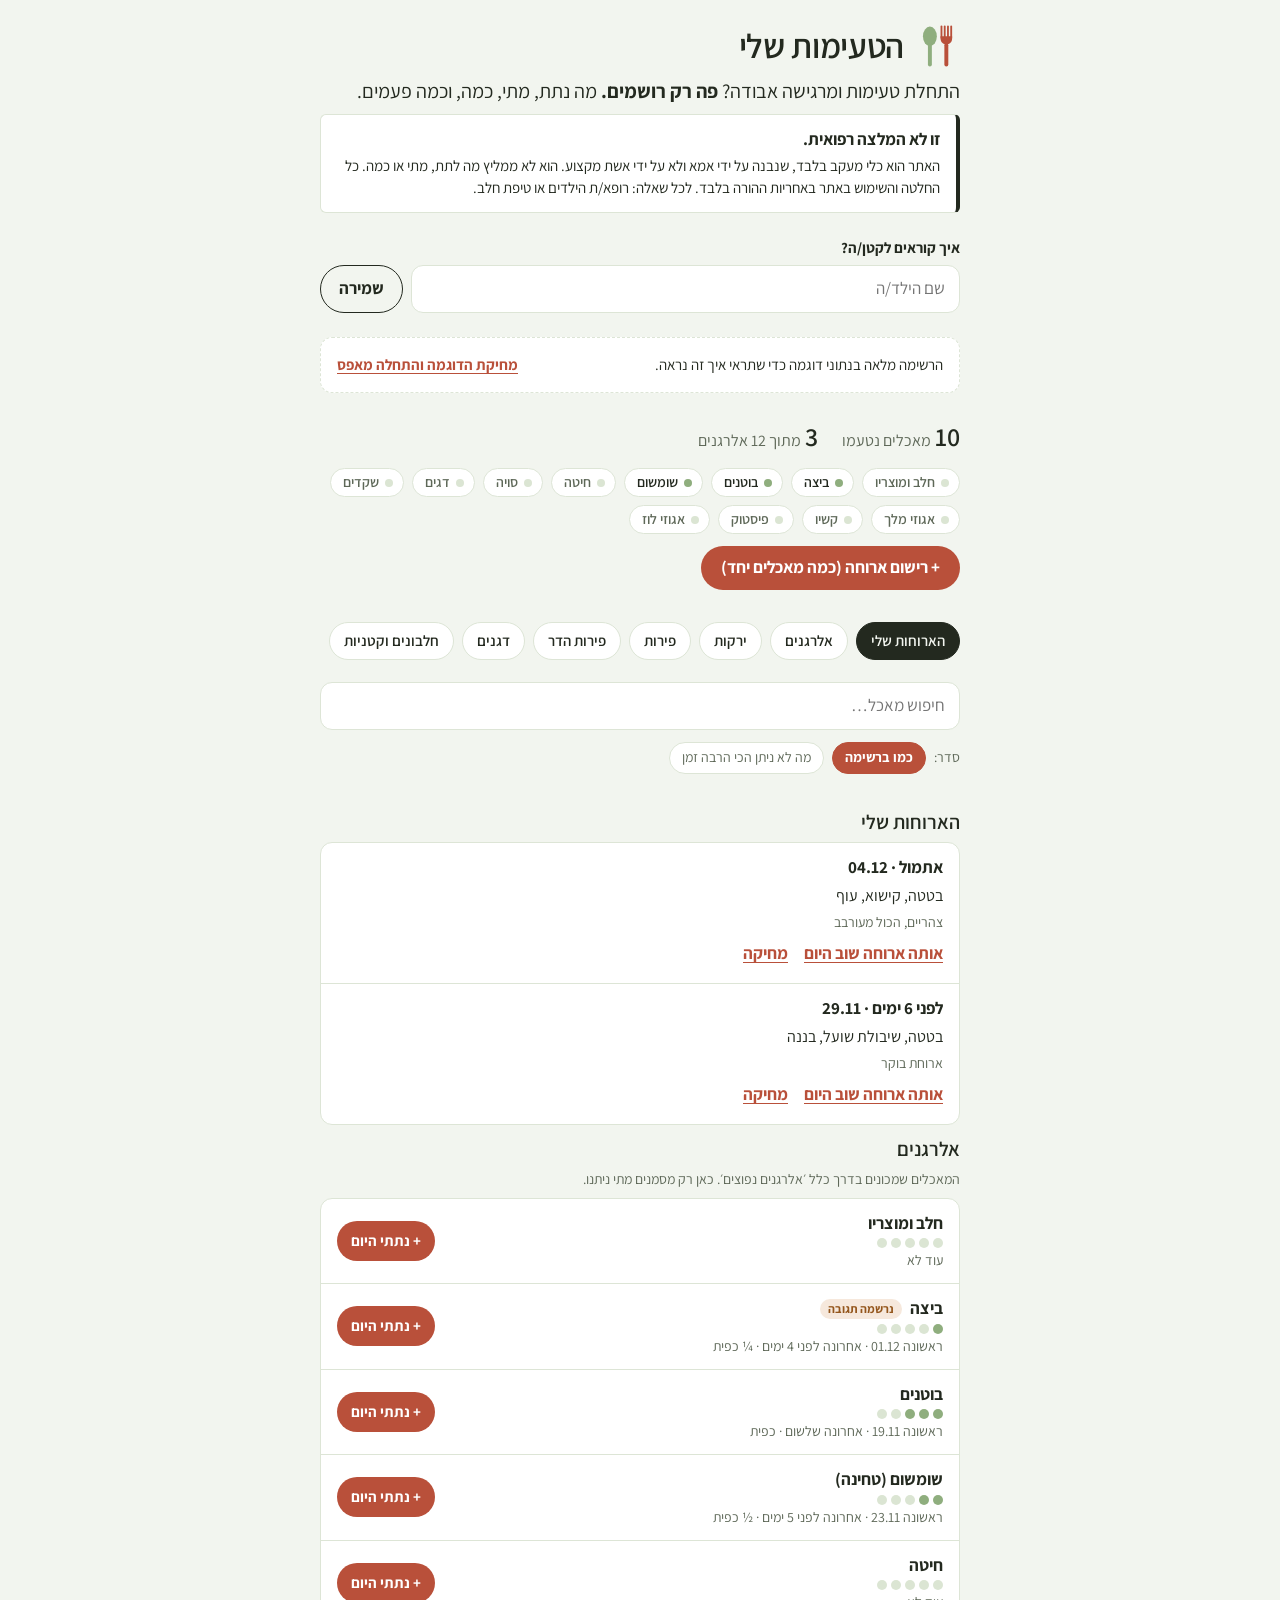
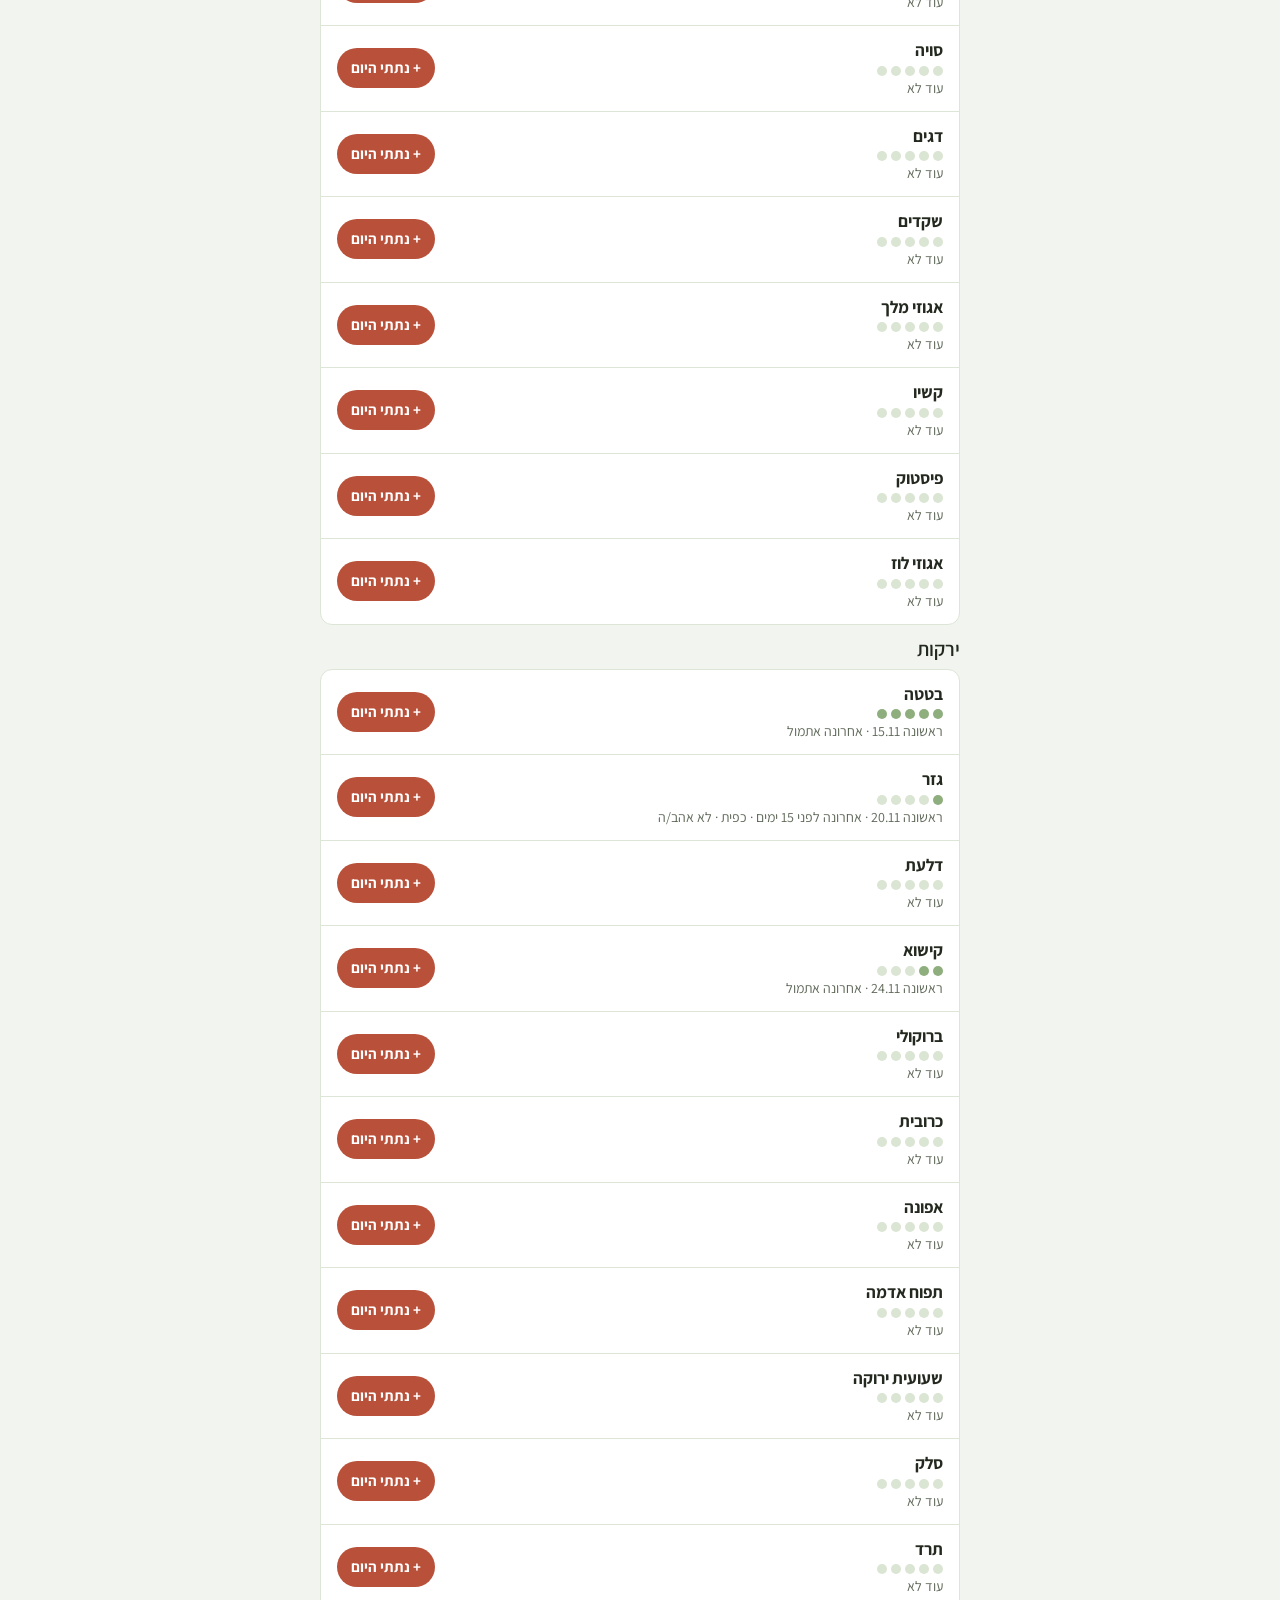
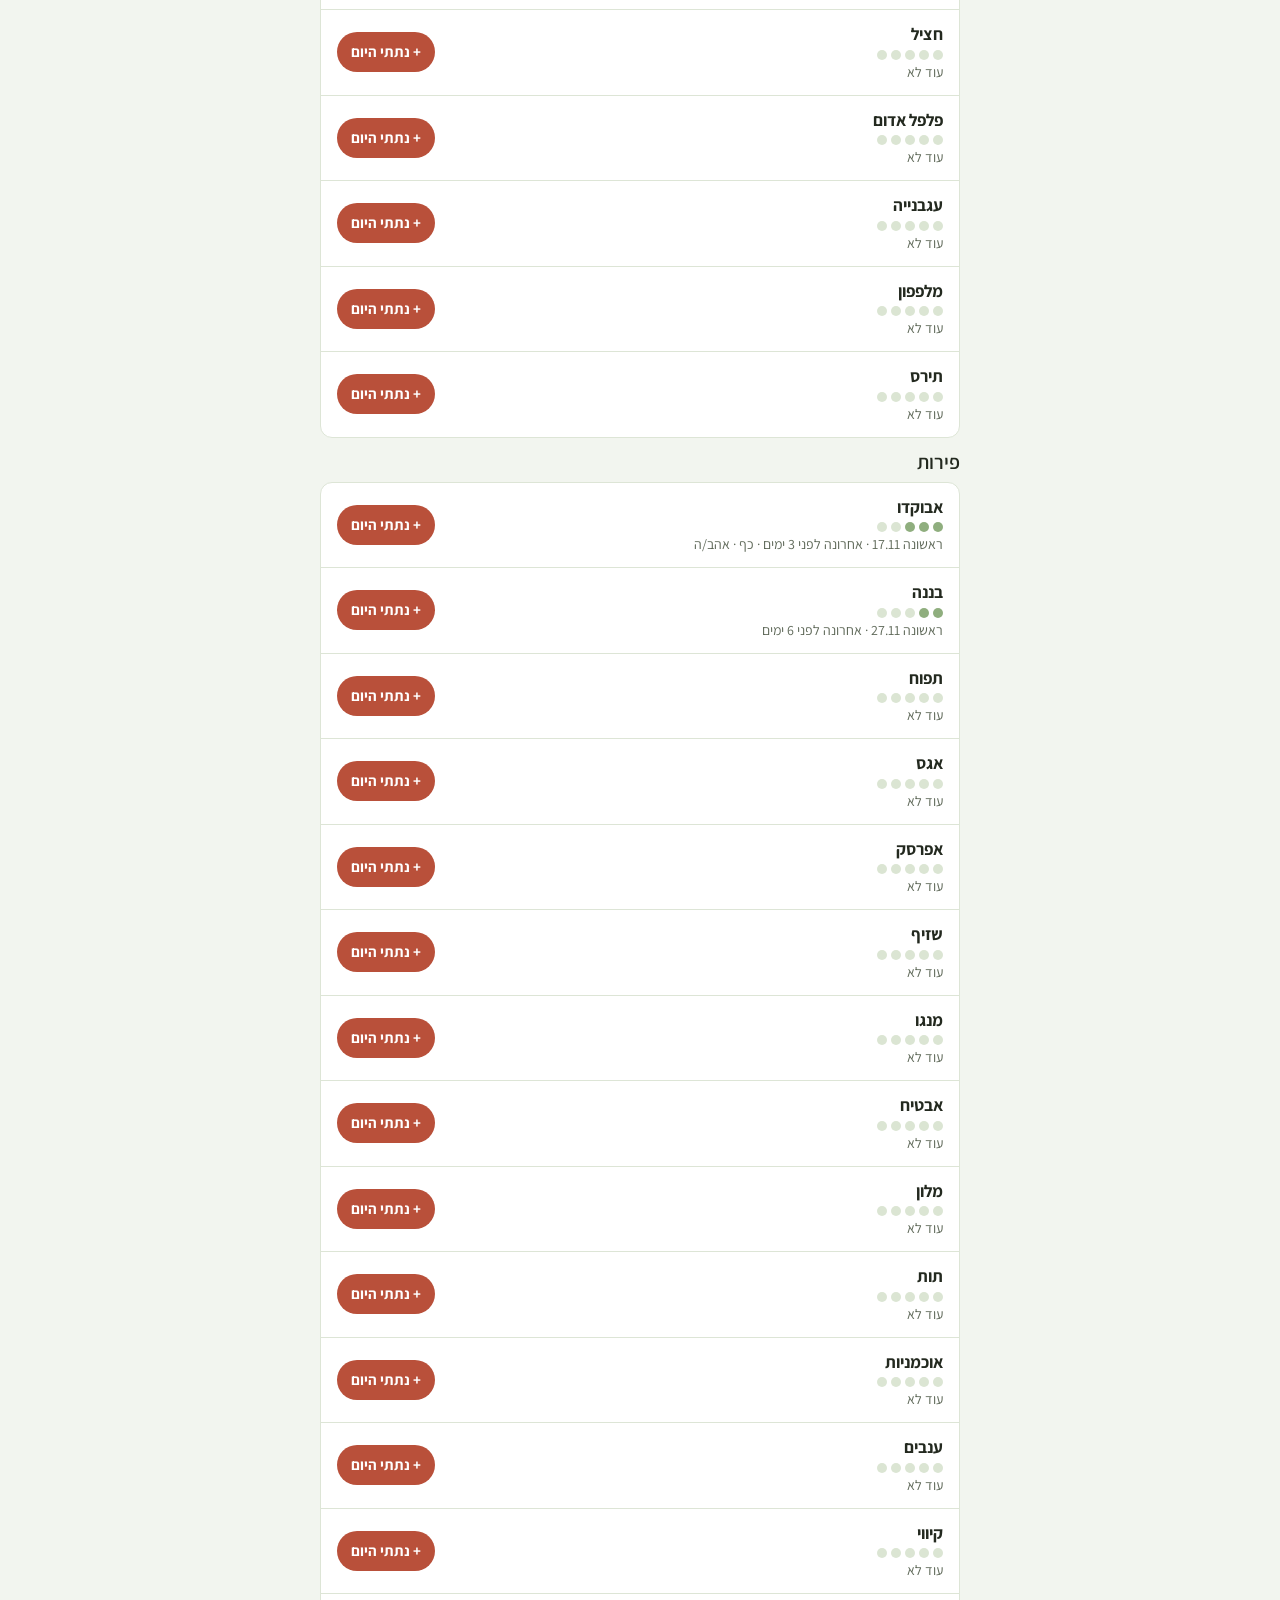
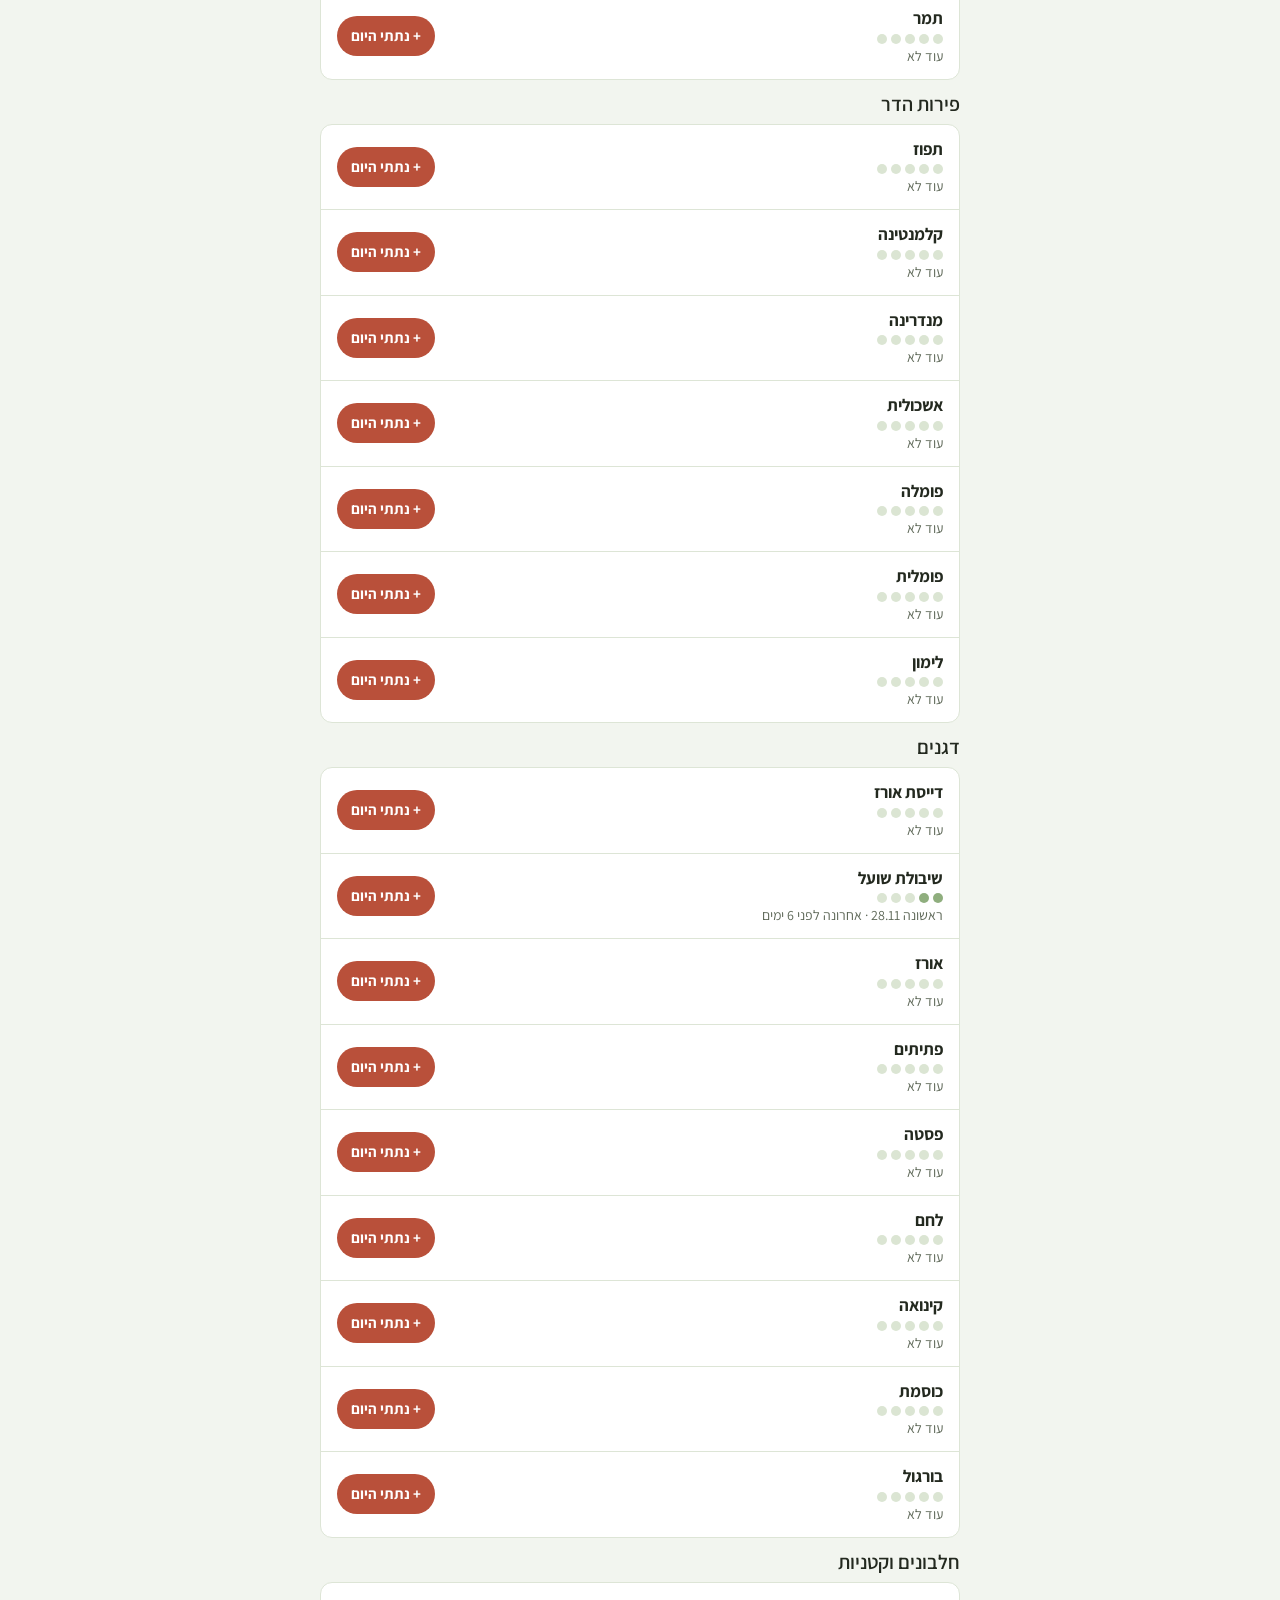
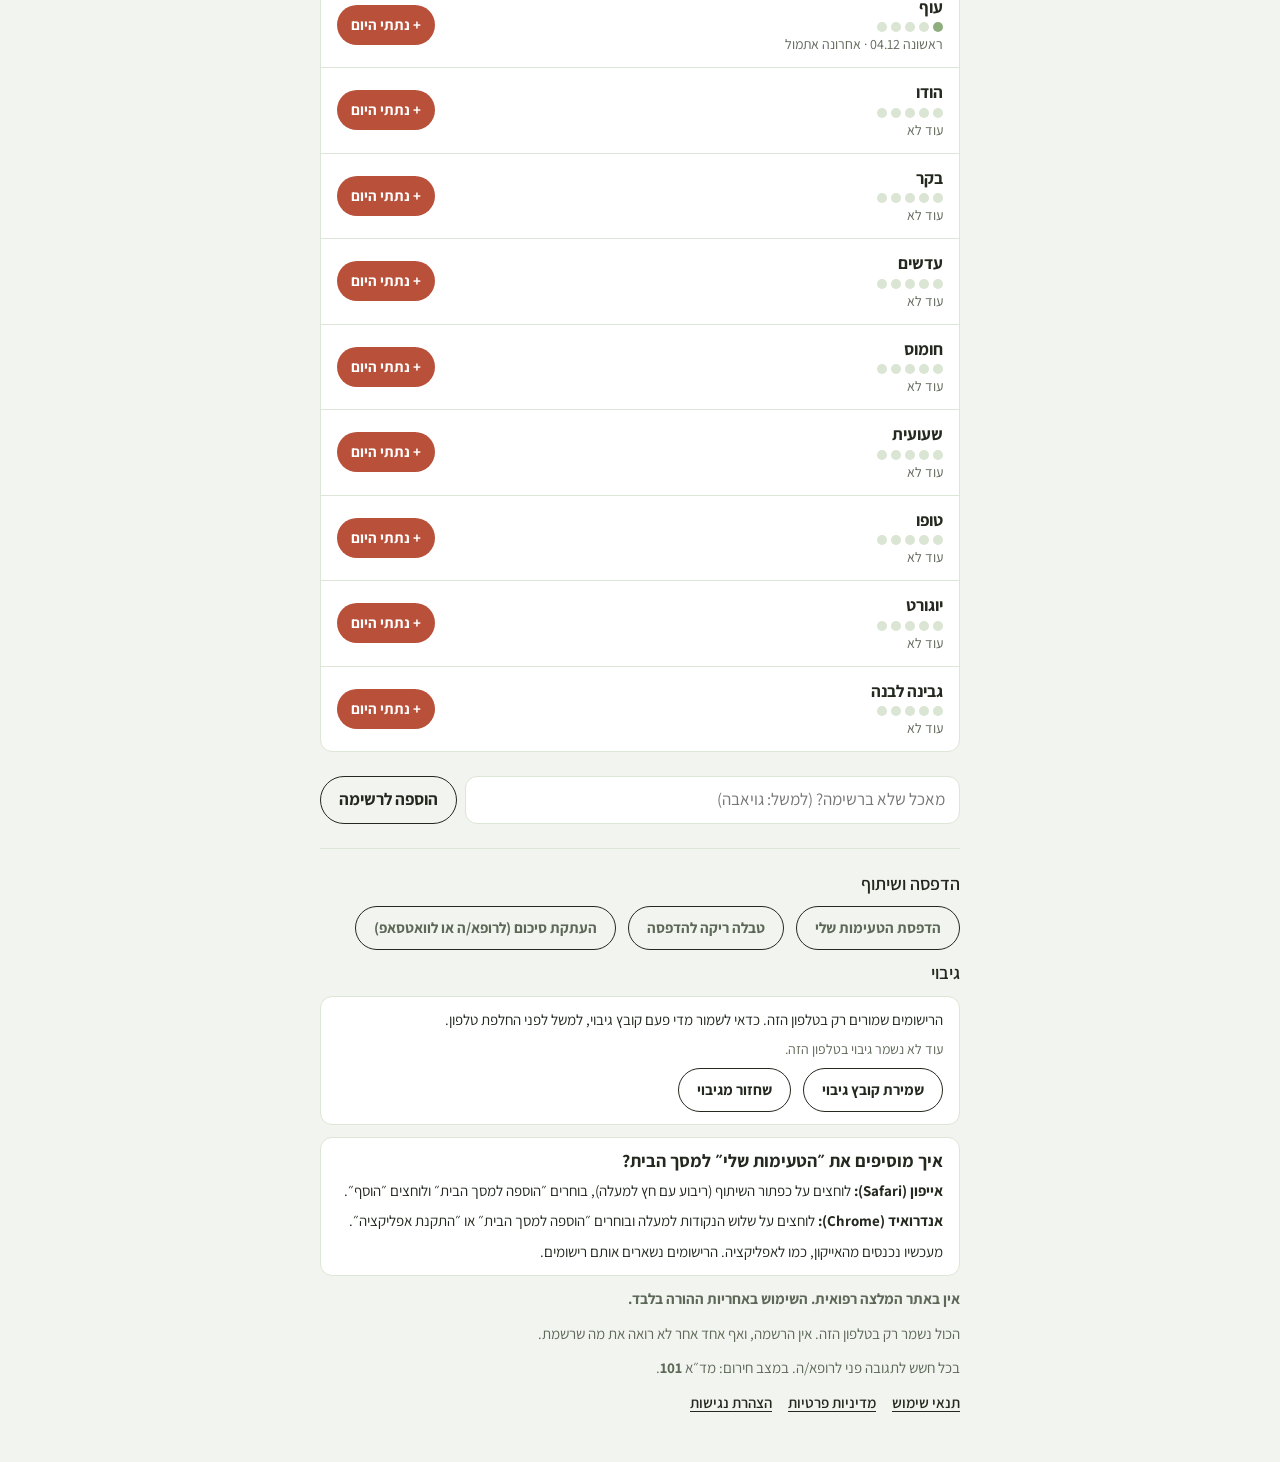
==== index.html @ f08a4df7 "First release of Hateimot Sheli Co-Authored-By: Claude Opus 5.5 <noreply@anthropic.com> Claude-Sessi" ====
<!doctype html>
<html lang="he" dir="rtl">
<head>
<meta charset="utf-8">
<meta name="viewport" content="width=device-width, initial-scale=1, viewport-fit=cover">
<title>הטעימות שלי: יומן טעימות לתינוק</title>
<meta name="description" content="יומן טעימות לתינוק בעברית: מה נתת, מתי, כמה וכמה פעמים. בחינם, בלי הרשמה, הכול נשמר רק בטלפון שלך. מעקב בלבד, לא המלצה רפואית.">
<link rel="canonical" href="https://avitalshuster.github.io/hateimot-sheli/">
<meta name="theme-color" content="#f2f5ef" media="(prefers-color-scheme: light)">
<meta name="theme-color" content="#171b15" media="(prefers-color-scheme: dark)">
<link rel="manifest" href="manifest.webmanifest">
<link rel="icon" href="icon.svg" type="image/svg+xml">
<link rel="apple-touch-icon" href="apple-touch-icon.png">
<meta name="apple-mobile-web-app-title" content="הטעימות שלי">
<meta property="og:type" content="website">
<meta property="og:locale" content="he_IL">
<meta property="og:title" content="הטעימות שלי: יומן טעימות לתינוק">
<meta property="og:description" content="יומן טעימות לתינוק בעברית: מה נתת, מתי, כמה וכמה פעמים. בחינם, בלי הרשמה, הכול נשמר רק בטלפון שלך. מעקב בלבד, לא המלצה רפואית.">
<meta property="og:image" content="https://avitalshuster.github.io/hateimot-sheli/og-image.png">
<meta property="og:image:width" content="1200">
<meta property="og:image:height" content="630">
<meta property="og:url" content="https://avitalshuster.github.io/hateimot-sheli/">
<meta name="twitter:card" content="summary_large_image">
<style>:root{padding-top:env(safe-area-inset-top,0px);padding-bottom:env(safe-area-inset-bottom,0px)} body{margin:0} img{max-width:100%}</style>
<script>
if ("serviceWorker" in navigator) {
  window.addEventListener("load", function () { navigator.serviceWorker.register("sw.js").catch(function () {}); });
}
</script>
<link rel="stylesheet" href="fonts/fonts.css">
<style>
/* Layout: one narrow column, like a page in a notebook on the fridge. Each food is a line with spoon-dots that fill up. */
:root {
  --ground: #f2f5ef;      /* sage mist */
  --surface: #ffffff;
  --ink: #23291f;
  --muted: #5e6858;
  --line: #dde5d6;
  --spoon: #8fae7e;       /* pea green: a dot that got filled */
  --spoon-empty: #dbe5d3;
  --accent: #b9503a;      /* peach-coral: the one action */
  --accent-ink: #ffffff;
  --flag: #94561c;        /* a reaction was noted */
  --flag-bg: #f6e8dc;
  --focus: #2457a8;
  --font-display: "Fredoka", "Assistant", system-ui, sans-serif;
  --font-text: "Assistant", system-ui, -apple-system, "Segoe UI", sans-serif;
  --s1: 4px; --s2: 8px; --s3: 12px; --s4: 16px; --s5: 24px; --s6: 32px; --s7: 48px;
  --r1: 6px; --r2: 12px; --r3: 20px;
}
@media (prefers-color-scheme: dark) {
  :root:not([data-theme="light"]) {
    --ground: #171b15; --surface: #20261d; --ink: #eaf0e5; --muted: #a7b29f; --line: #343d2f;
    --spoon: #a3c290; --spoon-empty: #3a4534; --accent: #f09a7a; --accent-ink: #2a1610;
    --flag: #e8a96a; --flag-bg: #3a2e22; --focus: #8fb4ff; color-scheme: dark;
  }
}
:root[data-theme="dark"] {
  --ground: #171b15; --surface: #20261d; --ink: #eaf0e5; --muted: #a7b29f; --line: #343d2f;
  --spoon: #a3c290; --spoon-empty: #3a4534; --accent: #f09a7a; --accent-ink: #2a1610;
  --flag: #e8a96a; --flag-bg: #3a2e22; --focus: #8fb4ff; color-scheme: dark;
}
* { box-sizing: border-box; }
[hidden] { display: none !important; }
body {
  background: var(--ground); color: var(--ink);
  font-family: var(--font-text); font-size: 17px; line-height: 1.5;
  padding-left: max(16px, env(safe-area-inset-left, 0px));
  padding-right: max(16px, env(safe-area-inset-right, 0px));
  padding-block: var(--s5) var(--s7);
}
.wrap { max-width: 640px; margin: 0 auto; display: grid; gap: var(--s5); }
h1, h2, h3 { font-family: var(--font-display); font-weight: 600; margin: 0; text-wrap: balance; line-height: 1.2; }
button, input, select, textarea { font: inherit; color: inherit; }
:focus-visible { outline: 3px solid var(--focus); outline-offset: 2px; }

/* header */
.top { display: grid; gap: var(--s2); }
.brand { display: flex; align-items: center; gap: var(--s3); }
.brand svg { flex: none; }
.brand h1 { font-size: 34px; letter-spacing: -0.01em; }
.lead { font-size: 20px; margin: 0; }
.lead b { font-weight: 700; }
.disclaimer {
  margin: 0; font-size: 15px; background: var(--surface); border: 1px solid var(--line);
  border-inline-start: 4px solid var(--ink); border-radius: var(--r1); padding: var(--s3) var(--s4);
}
.disclaimer strong { display: block; font-size: 17px; margin-bottom: 2px; }
.child { display: grid; gap: var(--s2); }
.child-form { display: grid; gap: 6px; }
.child-form label { font-weight: 700; font-size: 15px; }
.child-form .r { display: flex; gap: var(--s2); }
.child-form input { flex: 1; min-width: 0; border: 1px solid var(--line); background: var(--surface); border-radius: var(--r2); padding: 10px 14px; min-height: 44px; }
.child-show { display: flex; align-items: baseline; gap: var(--s3); flex-wrap: wrap; }
.child-show > span { font-family: var(--font-display); font-weight: 600; font-size: 22px; }
.kid-tabs { display: flex; flex-wrap: wrap; gap: var(--s2); }
.confirm { display: grid; gap: var(--s2); background: var(--surface); border: 1px solid var(--accent); border-radius: var(--r2); padding: var(--s3) var(--s4); font-size: 15px; }
.confirm .row { display: flex; flex-wrap: wrap; gap: var(--s2); }
.danger { border: 0; border-radius: 999px; background: var(--accent); color: var(--accent-ink); font-weight: 700; min-height: 40px; padding: 0 16px; cursor: pointer; }
.meal-btn { justify-self: start; }
.sortbar { display: flex; flex-wrap: wrap; align-items: center; gap: var(--s2); font-size: 14px; color: var(--muted); }
.sortbar .chip { min-height: 32px; }
.tools { display: grid; gap: var(--s3); }
.tools h2 { font-size: 18px; color: var(--ink); }
.box { background: var(--surface); border: 1px solid var(--line); border-radius: var(--r2); padding: var(--s3) var(--s4); display: grid; gap: var(--s2); color: var(--ink); }
.box p { margin: 0; }
.box .meta { color: var(--muted); }
.vh { position: absolute; width: 1px; height: 1px; overflow: hidden; clip: rect(0 0 0 0); white-space: nowrap; }
label.ghost { display: inline-flex; align-items: center; }
label.ghost:has(input:focus-visible) { outline: 3px solid var(--focus); outline-offset: 2px; }
.howto-title { font-family: var(--font-text); font-weight: 700; font-size: 17px; }
.legal a, .box a { color: var(--accent); font-weight: 700; }
.meals { list-style: none; margin: 0; padding: 0; background: var(--surface); border: 1px solid var(--line); border-radius: var(--r2); }
.meal { display: grid; gap: 4px; padding: var(--s3) var(--s4); border-top: 1px solid var(--line); }
.meal:first-child { border-top: 0; }
.meal .when { font-weight: 700; font-variant-numeric: tabular-nums; }
.meal .foods { font-size: 16px; }
.meal .acts { display: flex; flex-wrap: wrap; gap: var(--s2) var(--s4); }
.meal .acts button { min-height: 32px; }
.more { justify-self: start; }
.own-remove { justify-self: start; }
.meal-foods { display: grid; gap: var(--s3); max-height: 40vh; overflow-y: auto; padding: 2px; }
.meal-foods h4 { margin: 0 0 6px; font-size: 13px; color: var(--muted); font-weight: 700; }
.meal-count { font-size: 14px; color: var(--muted); }

/* example banner */
.example {
  display: flex; flex-wrap: wrap; align-items: center; justify-content: space-between; gap: var(--s2) var(--s3);
  background: var(--surface); border: 1px dashed var(--line); border-radius: var(--r2); padding: var(--s3) var(--s4);
  font-size: 15px;
}
.linkbtn { background: none; border: 0; padding: var(--s1) 0; color: var(--accent); font-weight: 700; cursor: pointer; text-decoration: underline; text-underline-offset: 3px; }

/* summary */
.summary { display: grid; gap: var(--s3); }
.counts { display: flex; flex-wrap: wrap; gap: var(--s2) var(--s5); font-size: 16px; color: var(--muted); }
.counts strong { font-family: var(--font-display); font-weight: 600; font-size: 26px; color: var(--ink); font-variant-numeric: tabular-nums; margin-inline-end: var(--s1); }
.allergen-strip { display: flex; flex-wrap: wrap; gap: var(--s2); }
.pill {
  display: inline-flex; align-items: center; gap: 6px; font-size: 14px; font-weight: 600;
  padding: 3px 10px 3px 12px; border-radius: 999px; border: 1px solid var(--line); background: var(--surface); color: var(--muted);
}
.pill .d { width: 8px; height: 8px; border-radius: 50%; background: var(--spoon-empty); }
.pill.on { color: var(--ink); }
.pill.on .d { background: var(--spoon); }

/* controls */
.controls { display: grid; gap: var(--s3); position: sticky; top: env(safe-area-inset-top, 0px); background: var(--ground); padding-block: var(--s2); z-index: 5; }
body::before { content: ""; position: fixed; inset: 0 0 auto; height: env(safe-area-inset-top, 0px); z-index: 10; background: var(--ground); }
.tabs { display: flex; gap: var(--s2); overflow-x: auto; scrollbar-width: none; padding-bottom: 2px; }
.tabs::-webkit-scrollbar { display: none; }
.tab {
  flex: none; border: 1px solid var(--line); background: var(--surface); border-radius: 999px;
  padding: 6px 14px; font-weight: 600; font-size: 15px; cursor: pointer; min-height: 38px;
}
.tab[aria-pressed="true"] { background: var(--ink); color: var(--ground); border-color: var(--ink); }
.controls-2 { display: grid; gap: var(--s3); margin-top: calc(-1 * var(--s3)); }
.search { width: 100%; border: 1px solid var(--line); background: var(--surface); border-radius: var(--r2); padding: 10px 14px; min-height: 44px; }

/* list */
.group { display: grid; gap: var(--s2); scroll-margin-top: 120px; }
.group h2 { font-size: 20px; padding-top: var(--s3); }
.group .hint { margin: 0; font-size: 14px; color: var(--muted); }
.list { list-style: none; margin: 0; padding: 0; background: var(--surface); border: 1px solid var(--line); border-radius: var(--r2); }
.item { display: flex; align-items: center; gap: var(--s3); padding: var(--s3) var(--s4); border-top: 1px solid var(--line); }
.item:first-child { border-top: 0; }
.open { flex: 1; min-width: 0; display: grid; gap: 2px; text-align: start; background: none; border: 0; padding: 0; cursor: pointer; }
.name { font-weight: 700; font-size: 17px; display: flex; align-items: center; gap: var(--s2); flex-wrap: wrap; }
.meta { font-size: 14px; color: var(--muted); }
.flag { font-size: 12px; font-weight: 700; color: var(--flag); background: var(--flag-bg); border-radius: 999px; padding: 1px 8px; }
.spoons { display: flex; gap: 4px; align-items: center; direction: rtl; }
.spoons i { width: 10px; height: 10px; border-radius: 50%; background: var(--spoon-empty); }
.spoons i.f { background: var(--spoon); }
.spoons b { font-size: 13px; color: var(--muted); font-weight: 700; font-variant-numeric: tabular-nums; margin-inline-start: 2px; }
.today {
  flex: none; border: 0; border-radius: 999px; background: var(--accent); color: var(--accent-ink);
  font-weight: 700; font-size: 15px; padding: 0 14px; min-height: 40px; cursor: pointer;
  transition: transform 150ms ease-out;
}
.today:active { transform: scale(0.96); }
.today.done { background: var(--spoon-empty); color: var(--ink); }

/* printable table */
.pv { display: grid; gap: var(--s4); max-width: 900px; margin: 0 auto; }
.pv-actions { display: flex; flex-wrap: wrap; gap: var(--s2) var(--s3); align-items: center; }
.pv-actions label { display: inline-flex; gap: var(--s2); align-items: center; font-size: 15px; }
.pv-actions input { width: 20px; height: 20px; accent-color: var(--accent); }
.pv-head h2 { font-size: 26px; }
.pv-head p { margin: 4px 0 0; font-size: 14px; color: var(--muted); }
.pv-demo { font-size: 14px; color: var(--muted); margin: 0; }
.tbl-wrap { overflow-x: auto; border: 1px solid var(--line); border-radius: var(--r2); background: var(--surface); }
table.log { border-collapse: collapse; width: 100%; min-width: 620px; font-size: 14px; }
.log th, .log td { border-bottom: 1px solid var(--line); padding: 8px 10px; text-align: start; vertical-align: top; }
.log thead th { font-size: 13px; color: var(--muted); font-weight: 700; background: var(--ground); }
.log tbody th.cat { background: var(--ground); font-family: var(--font-display); font-weight: 600; font-size: 15px; color: var(--ink); }
.log td.n { font-variant-numeric: tabular-nums; }
.log tr.blank td { height: 34px; }
.log td.ticks { letter-spacing: 4px; color: var(--muted); white-space: nowrap; }
.seg { display: inline-flex; flex-wrap: wrap; gap: 4px; padding: 4px; background: var(--surface); border: 1px solid var(--line); border-radius: 999px; justify-self: start; }
.seg label { position: relative; display: inline-flex; align-items: center; min-height: 40px; padding: 0 16px; border-radius: 999px; font-weight: 600; font-size: 15px; cursor: pointer; }
.seg input { position: absolute; opacity: 0; inset: 0; margin: 0; cursor: pointer; }
.seg label:has(input:checked) { background: var(--ink); color: var(--ground); }
.seg label:has(input:focus-visible) { outline: 3px solid var(--focus); outline-offset: 2px; }
.primary { border: 0; border-radius: 999px; background: var(--accent); color: var(--accent-ink); font-weight: 700; min-height: 44px; padding: 0 20px; cursor: pointer; }
/* legal pages */
.legal { display: grid; gap: var(--s6); max-width: 680px; margin: 0 auto; }
.legal-nav { display: flex; flex-wrap: wrap; gap: var(--s2); }
.legal article { display: grid; gap: var(--s3); scroll-margin-top: var(--s4); }
.legal h2 { font-size: 28px; }
.legal h3 { font-size: 18px; margin-top: var(--s2); }
.legal p, .legal ul { margin: 0; max-width: 65ch; }
.legal ul { padding-inline-start: 1.2em; display: grid; gap: 4px; }
.legal .updated { font-size: 14px; color: var(--muted); }
.legal .short { background: var(--surface); border: 1px solid var(--line); border-radius: var(--r2); padding: var(--s3) var(--s4); }
.fill { background: var(--flag-bg); color: var(--flag); font-weight: 700; padding: 0 4px; border-radius: 4px; }
.foot nav { display: flex; flex-wrap: wrap; gap: var(--s2) var(--s4); }
.foot nav a { color: var(--ink); font-weight: 600; text-underline-offset: 3px; }
@media print {
  @page { size: A4; margin: 12mm; }
  body { background: #fff; color: #000; padding: 0; font-size: 12px; }
  body::before, .wrap, .pv-actions, .pv-demo, .seg, .toast, dialog { display: none !important; }
  .log td.ticks { color: #000; }
  .pv { display: grid !important; max-width: none; }
  .tbl-wrap { overflow: visible; border: 0; }
  table.log { min-width: 0; font-size: 11px; }
  .log th, .log td, .log thead th { border: 1px solid #999; padding: 4px 6px; color: #000; }
  .log thead th, .log tbody th.cat { background: #eee !important; -webkit-print-color-adjust: exact; print-color-adjust: exact; }
  .log tr { break-inside: avoid; }
  .pv-head p { color: #000; }
}
.empty { padding: var(--s5) var(--s4); color: var(--muted); text-align: center; }

.add-own { display: flex; gap: var(--s2); flex-wrap: wrap; }
.add-own input { flex: 1 1 200px; min-width: 0; border: 1px solid var(--line); background: var(--surface); border-radius: var(--r2); padding: 10px 14px; min-height: 44px; }
.ghost { border: 1px solid var(--ink); background: transparent; border-radius: 999px; padding: 0 18px; min-height: 44px; font-weight: 700; cursor: pointer; }

/* footer */
.foot { display: grid; gap: var(--s3); font-size: 15px; color: var(--muted); border-top: 1px solid var(--line); padding-top: var(--s5); }
.foot p { margin: 0; }
.foot .row { display: flex; flex-wrap: wrap; gap: var(--s3); }

/* sheet */
dialog {
  border: 0; padding: 0; width: min(640px, 100%); max-width: 100%; max-height: 92vh; margin: auto auto 0; border-radius: var(--r3) var(--r3) 0 0;
  background: var(--surface); color: var(--ink);
}
@media (min-width: 700px) { dialog { margin: auto; border-radius: var(--r3); } }
dialog::backdrop { background: rgba(23, 27, 21, 0.45); }
dialog[open] { animation: up 220ms cubic-bezier(0.16, 1, 0.3, 1); }
@keyframes up { from { transform: translateY(24px); opacity: 0.6; } to { transform: none; opacity: 1; } }
.sheet { display: grid; gap: var(--s4); padding: var(--s5) max(var(--s5), env(safe-area-inset-left, 0px)) calc(var(--s5) + env(safe-area-inset-bottom, 0px)); }
.sheet-head { display: flex; justify-content: space-between; align-items: start; gap: var(--s3); }
.sheet-head h2 { font-size: 26px; }
.x { border: 0; background: var(--ground); border-radius: 50%; width: 40px; height: 40px; cursor: pointer; display: grid; place-items: center; flex: none; }
.facts { display: grid; grid-template-columns: repeat(3, minmax(0, 1fr)); gap: var(--s2); margin: 0; }
.facts div { background: var(--ground); border-radius: var(--r1); padding: var(--s2) var(--s3); }
.facts dt { font-size: 13px; color: var(--muted); }
.facts dd { margin: 0; font-weight: 700; font-variant-numeric: tabular-nums; }
fieldset { border: 0; padding: 0; margin: 0; display: grid; gap: var(--s3); }
legend { font-family: var(--font-display); font-weight: 600; font-size: 18px; padding: 0; margin-bottom: var(--s2); }
.field { display: grid; gap: 4px; }
.field label, .field .lbl { font-size: 14px; font-weight: 700; }
.field input, .field textarea { border: 1px solid var(--line); background: var(--ground); border-radius: var(--r1); padding: 10px 12px; min-height: 44px; width: 100%; }
.field textarea { min-height: 64px; resize: vertical; }
.chips { display: flex; flex-wrap: wrap; gap: var(--s2); }
.chip { border: 1px solid var(--line); background: var(--surface); border-radius: 999px; padding: 4px 12px; font-size: 14px; cursor: pointer; min-height: 34px; }
.chip[aria-pressed="true"] { border-color: var(--accent); background: var(--accent); color: var(--accent-ink); font-weight: 700; }
.save { border: 0; border-radius: 999px; background: var(--accent); color: var(--accent-ink); font-weight: 700; min-height: 48px; cursor: pointer; font-size: 17px; }
.history { list-style: none; margin: 0; padding: 0; display: grid; gap: var(--s2); }
.history li { display: flex; gap: var(--s3); align-items: start; justify-content: space-between; border-top: 1px solid var(--line); padding-top: var(--s2); font-size: 15px; }
.history li > div { min-width: 0; }
.history .when { font-weight: 700; font-variant-numeric: tabular-nums; }
.history .del { border: 0; background: none; color: var(--muted); cursor: pointer; padding: 4px; font-size: 14px; text-decoration: underline; flex: none; }
.toast {
  position: fixed; inset-inline: 0; bottom: calc(var(--s5) + env(safe-area-inset-bottom, 0px)); margin: 0 auto; width: max-content; max-width: calc(100% - 32px);
  background: var(--ink); color: var(--ground); padding: 10px 18px; border-radius: 999px; font-weight: 600; font-size: 15px; z-index: 50;
}
@media (prefers-reduced-motion: reduce) { * { animation: none !important; transition: none !important; } }
</style>

</head>
<body>
<div class="wrap" dir="rtl" lang="he">
  <header class="top">
    <div class="brand">
      <svg width="44" height="44" viewBox="110 70 300 380" aria-hidden="true">
        <g fill="var(--spoon)"><ellipse cx="190" cy="176" rx="60" ry="84"/><rect x="173" y="236" width="34" height="200" rx="17"/></g>
        <g fill="var(--accent)"><rect x="282" y="84" width="16" height="112" rx="8"/><rect x="310" y="84" width="16" height="112" rx="8"/><rect x="338" y="84" width="16" height="112" rx="8"/><rect x="366" y="84" width="16" height="112" rx="8"/><path d="M282 176h100v20c0 30-22 52-50 52s-50-22-50-52z"/><rect x="315" y="236" width="34" height="200" rx="17"/></g>
      </svg>
      <h1>הטעימות שלי</h1>
    </div>
    <p class="lead">התחלת טעימות ומרגישה אבודה? <b>פה רק רושמים.</b> מה נתת, מתי, כמה, וכמה פעמים.</p>
    <p class="disclaimer" role="note"><strong>זו לא המלצה רפואית.</strong> האתר הוא כלי מעקב בלבד, שנבנה על ידי אמא ולא על ידי אשת מקצוע. הוא לא ממליץ מה לתת, מתי או כמה. כל החלטה והשימוש באתר באחריות ההורה בלבד. לכל שאלה: רופא/ת הילדים או טיפת חלב.</p>
  </header>

  <section class="child" aria-label="של מי היומן">
    <div class="kid-tabs" id="kidTabs" role="group" aria-label="מעבר בין ילדים" hidden></div>
    <form class="child-form" id="childForm">
      <label for="childName">איך קוראים לקטן/ה?</label>
      <div class="r">
        <input id="childName" type="text" maxlength="30" placeholder="שם הילד/ה" autocomplete="off">
        <button class="ghost" type="submit">שמירה</button>
      </div>
    </form>
    <div class="child-show" id="childShow" hidden>
      <span>היומן של <span id="childLabel"></span></span>
      <button class="linkbtn" id="editChild" type="button">שינוי שם</button>
      <button class="linkbtn" id="addKid" type="button">+ ילד/ה נוסף/ת</button>
      <button class="linkbtn" id="delKid" type="button" hidden>מחיקת היומן</button>
    </div>
    <div class="confirm" id="delKidConfirm" role="alertdialog" aria-labelledby="delKidText" hidden>
      <p id="delKidText" style="margin:0"></p>
      <div class="row">
        <button class="danger" type="button" id="delKidYes">כן, למחוק</button>
        <button class="ghost" type="button" id="delKidNo">ביטול</button>
      </div>
    </div>
  </section>

  <div class="example" id="exampleBar" hidden>
    <span>הרשימה מלאה בנתוני דוגמה כדי שתראי איך זה נראה.</span>
    <button class="linkbtn" id="clearExample" type="button">מחיקת הדוגמה והתחלה מאפס</button>
  </div>

  <section class="summary" aria-label="סיכום">
    <div class="counts">
      <span><strong id="cTried">0</strong>מאכלים נטעמו</span>
      <span><strong id="cAll">0</strong>מתוך <span id="cAllTotal">0</span> אלרגנים</span>
    </div>
    <div class="allergen-strip" id="strip"></div>
    <button class="primary meal-btn" type="button" id="openMeal">+ רישום ארוחה (כמה מאכלים יחד)</button>
  </section>

  <div class="controls" id="controls">
    <nav class="tabs" aria-label="מעבר בין קטגוריות" id="tabs"></nav>
  </div>
  <div class="controls-2">
    <input id="q" class="search" type="search" placeholder="חיפוש מאכל…" aria-label="חיפוש מאכל" autocomplete="off">
    <div class="sortbar" role="group" aria-label="סדר הרשימה">
      <span>סדר:</span>
      <button class="chip" type="button" id="sortList">כמו ברשימה</button>
      <button class="chip" type="button" id="sortLast">מה לא ניתן הכי הרבה זמן</button>
    </div>
  </div>

  <main id="groups"></main>

  <form class="add-own" id="addForm">
    <input id="newFood" type="text" placeholder="מאכל שלא ברשימה? (למשל: גויאבה)" aria-label="שם מאכל חדש" maxlength="40" autocomplete="off">
    <button class="ghost" type="submit">הוספה לרשימה</button>
  </form>

  <footer class="foot">
    <section class="tools" aria-labelledby="hPrint">
      <h2 id="hPrint">הדפסה ושיתוף</h2>
      <div class="row">
        <button class="ghost" id="openPrint" type="button">הדפסת הטעימות שלי</button>
        <button class="ghost" id="openPrintEmpty" type="button">טבלה ריקה להדפסה</button>
        <button class="ghost" id="copySummary" type="button">העתקת סיכום (לרופא/ה או לוואטסאפ)</button>
      </div>
    </section>

    <section class="tools" aria-labelledby="hBackup">
      <h2 id="hBackup">גיבוי</h2>
      <div class="box">
        <p>הרישומים שמורים רק בטלפון הזה. כדאי לשמור מדי פעם קובץ גיבוי, למשל לפני החלפת טלפון.</p>
        <p class="meta" id="backupInfo"></p>
        <div class="row">
          <button class="ghost" id="doBackup" type="button">שמירת קובץ גיבוי</button>
          <label class="ghost" for="restoreFile">שחזור מגיבוי<input class="vh" type="file" id="restoreFile" accept=".json,application/json"></label>
        </div>
        <div class="confirm" id="restoreConfirm" role="alertdialog" aria-labelledby="restoreText" hidden>
          <p id="restoreText" style="margin:0"></p>
          <div class="row">
            <button class="danger" type="button" id="restoreYes">כן, לשחזר</button>
            <button class="ghost" type="button" id="restoreNo">ביטול</button>
          </div>
        </div>
      </div>
    </section>

    <section class="tools" aria-label="הוספה למסך הבית">
      <div class="box howto">
        <h2 class="howto-title">איך מוסיפים את ״הטעימות שלי״ למסך הבית?</h2>
        <p><b>אייפון (Safari):</b> לוחצים על כפתור השיתוף (ריבוע עם חץ למעלה), בוחרים ״הוספה למסך הבית״ ולוחצים ״הוסף״.</p>
        <p><b>אנדרואיד (Chrome):</b> לוחצים על שלוש הנקודות למעלה ובוחרים ״הוספה למסך הבית״ או ״התקנת אפליקציה״.</p>
        <p>מעכשיו נכנסים מהאייקון, כמו לאפליקציה. הרישומים נשארים אותם רישומים.</p>
        <button class="primary" type="button" id="installBtn" hidden>התקנה בלחיצה</button>
      </div>
    </section>
    <p><b>אין באתר המלצה רפואית. השימוש באחריות ההורה בלבד.</b></p>
    <p>הכול נשמר רק בטלפון הזה. אין הרשמה, ואף אחד אחר לא רואה את מה שרשמת.</p>
    <p>בכל חשש לתגובה פני לרופא/ה. במצב חירום: מד״א <b>101</b>.</p>
    <nav aria-label="מסמכים">
      <a href="#terms">תנאי שימוש</a>
      <a href="#privacy">מדיניות פרטיות</a>
      <a href="#accessibility">הצהרת נגישות</a>
    </nav>
  </footer>
</div>

<section class="pv" id="printView" dir="rtl" lang="he" hidden aria-labelledby="pvTitle">
  <div class="pv-actions">
    <button class="primary" type="button" id="doPrint">הדפסה</button>
    <button class="ghost" type="button" id="closePrint">חזרה ליומן</button>
  </div>
  <fieldset class="seg" aria-label="איזו טבלה להדפיס">
    <label><input type="radio" name="pvMode" id="pvFilled" value="filled" checked> הטעימות שלי</label>
    <label><input type="radio" name="pvMode" id="pvEmpty" value="empty"> טבלה ריקה למילוי ביד</label>
  </fieldset>
  <div class="pv-head">
    <h2 id="pvTitle">יומן טעימות</h2>
    <p id="pvDate"></p>
    <p><b>מעקב אישי בלבד. אין בטבלה המלצה רפואית, והשימוש באחריות ההורה בלבד.</b></p>
  </div>
  <div class="tbl-wrap">
    <table class="log">
      <thead><tr><th scope="col">מאכל</th><th scope="col">פעם ראשונה</th><th scope="col">כמות בפעם הראשונה</th><th scope="col">כמה פעמים</th><th scope="col">פעם אחרונה</th><th scope="col">תגובה / הערות</th></tr></thead>
      <tbody id="pvBody"></tbody>
    </table>
  </div>
</section>

<div class="legal" id="legalView" dir="rtl" lang="he" hidden>
  <div class="legal-nav">
    <button class="primary" type="button" id="closeLegal">חזרה ליומן</button>
    <a class="ghost" href="#terms" style="display:inline-flex;align-items:center;text-decoration:none">תנאי שימוש</a>
    <a class="ghost" href="#privacy" style="display:inline-flex;align-items:center;text-decoration:none">פרטיות</a>
    <a class="ghost" href="#accessibility" style="display:inline-flex;align-items:center;text-decoration:none">נגישות</a>
  </div>

  <article id="terms" aria-labelledby="h-terms">
    <h2 id="h-terms" tabindex="-1">תנאי שימוש והבהרה</h2>
    <p class="updated">עודכן לאחרונה: 06.11.2026</p>
    <p class="short"><b>בקצרה:</b> ״הטעימות שלי״ הוא כלי מעקב, לא יועץ. הוא לא אומר לך מה לתת לתינוק, מתי או כמה. כל החלטה ושימוש באתר באחריות ההורה בלבד.</p>

    <h3>1. מה האתר</h3>
    <p>״הטעימות שלי״ (״האתר״) הוא כלי חינמי לרישום אישי של טעימות ומאכלים שתינוק קיבל: תאריך, כמות, מספר פעמים, תגובות והערות. את האתר בנתה אמא שעברה את תקופת הטעימות. היא לא רופאה, לא דיאטנית ולא אשת מקצוע בתחום הבריאות.</p>

    <h3>2. האתר אינו ייעוץ רפואי</h3>
    <p>שום דבר באתר אינו ייעוץ רפואי, תזונתי או מקצועי, ואינו תחליף לו. רשימות המאכלים באתר, כולל הקטגוריה ״אלרגנים״, נועדו רק לנוחות הרישום. הן לא המלצה לתת מאכל מסוים, ולא המלצה על סדר, גיל, כמות או תדירות.</p>
    <p>לפני שמתחילים טעימות, ובכל שאלה על האכלה, אלרגיה או בריאות התינוק, יש לפנות לרופא/ת הילדים, לאחות בטיפת חלב או לאיש/אשת מקצוע מוסמך/ת. בכל חשש לתגובה אלרגית יש לפנות לטיפול רפואי. במצב חירום יש להתקשר למד״א 101.</p>

    <h3>3. האחריות היא של ההורה</h3>
    <p>כל החלטה על מה, מתי וכמה להאכיל את התינוק, וכל שימוש באתר ובמה שנרשם בו, הם באחריות ההורה או המטפל/ת בלבד.</p>

    <h3>4. האתר ניתן ״כמות שהוא״</h3>
    <p>האתר ניתן בחינם ו״כמות שהוא״ (AS IS). ייתכנו בו טעויות, תקלות או הפסקות. המידע שרשמת נשמר רק בדפדפן שבמכשיר שלך, ועלול להימחק, למשל בניקוי נתוני הדפדפן, במעבר לטלפון אחר או בגלישה פרטית. כדאי לשמור עותק מדי פעם בעזרת ״הדפסת הטעימות שלי״ או ״העתקת סיכום״.</p>

    <h3>5. הגבלת אחריות</h3>
    <p>במידה המרבית שהדין מתיר, בעלת האתר לא תישא באחריות לכל נזק, ישיר או עקיף, שייגרם בקשר לשימוש באתר, להסתמכות על מה שמופיע בו או על מה שנרשם בו, או לאובדן מידע.</p>

    <h3>6. שימוש באתר</h3>
    <p>האתר מיועד לשימוש אישי. אין להעתיק את האתר, את עיצובו או את התכנים שבו לשימוש מסחרי בלי אישור בכתב מבעלת האתר.</p>

    <h3>7. שינויים</h3>
    <p>ייתכן שהתנאים יתעדכנו מדי פעם. התאריך בראש העמוד מראה מתי עודכנו לאחרונה.</p>

    <h3>8. דין חל</h3>
    <p>על התנאים חל הדין הישראלי.</p>

    <h3>9. יצירת קשר</h3>
    <p>לשאלות ולהערות: <a href="mailto:Shuster.avital@gmail.com" dir="ltr">Shuster.avital@gmail.com</a></p>
  </article>

  <article id="privacy" aria-labelledby="h-privacy">
    <h2 id="h-privacy" tabindex="-1">מדיניות פרטיות</h2>
    <p class="updated">עודכן לאחרונה: 06.11.2026</p>
    <p class="short"><b>בקצרה:</b> אנחנו לא אוספים עלייך או על התינוק שום מידע. כל מה שאת רושמת נשאר רק בטלפון שלך.</p>

    <h3>מה נשמר ואיפה</h3>
    <p>שם הילד/ה, המאכלים, התאריכים, הכמויות, התגובות וההערות שאת רושמת נשמרים רק בזיכרון הדפדפן במכשיר שלך (טכנולוגיה שנקראת localStorage). המידע הזה לא נשלח לבעלת האתר ולא לאף גורם אחר, ובעלת האתר לא יכולה לראות אותו.</p>

    <h3>מה אין באתר</h3>
    <ul>
      <li>אין הרשמה ואין חשבון משתמש.</li>
      <li>אין עוגיות (cookies).</li>
      <li>אין כלי סטטיסטיקה, פיקסלים או מעקב.</li>
      <li>אין פרסומות.</li>
    </ul>
    <p>אם זה ישתנה בעתיד, למשל אם יתווסף כלי סטטיסטיקה, נעדכן את המדיניות הזו לפני כן, ובמידת הצורך נבקש את הסכמתך.</p>

    <h3>מי יכול לראות את מה שרשמת</h3>
    <p>כל מי שיש לו גישה למכשיר ולדפדפן שבהם רשמת. כשאת מעתיקה סיכום או מדפיסה טבלה, את מחליטה למי להעביר אותם.</p>

    <h3>איך מוחקים</h3>
    <p>אפשר למחוק רישום מתוך חלון המאכל, או למחוק יומן שלם של ילד/ה. כדי למחוק הכול, אפשר לנקות את נתוני האתר בהגדרות הדפדפן.</p>

    <h3>קובץ גיבוי</h3>
    <p>כשאת שומרת קובץ גיבוי, הוא נשמר במכשיר שלך. את מחליטה איפה לשמור אותו ולמי לשלוח אותו. בעלת האתר לא מקבלת עותק.</p>

    <h3>אחסון האתר</h3>
    <p>האתר מתארח ב-GitHub Pages של חברת GitHub. כמו בכל אתר, ספק האחסון עשוי לרשום נתונים טכניים, כמו כתובת IP וסוג הדפדפן, כדי להפעיל ולאבטח את השירות. בעלת האתר לא משתמשת בנתונים האלה כדי לזהות אותך.</p>

    <h3>אם הגעת מרשת חברתית</h3>
    <p>אם קיבלת את הקישור בתגובה או בהודעה ברשת חברתית, המידע שמסרת שם (כמו שם המשתמש והתגובה שלך) כפוף למדיניות הפרטיות של אותה רשת ושל כלי שליחת ההודעות שבו נעשה שימוש.</p>

    <h3>יצירת קשר</h3>
    <p>לשאלות על פרטיות: <a href="mailto:Shuster.avital@gmail.com" dir="ltr">Shuster.avital@gmail.com</a></p>
  </article>

  <article id="accessibility" aria-labelledby="h-accessibility">
    <h2 id="h-accessibility" tabindex="-1">הצהרת נגישות</h2>
    <p class="updated">עודכן לאחרונה: 06.11.2026</p>
    <p>חשוב לנו שכל הורה יוכל/תוכל להשתמש ב״הטעימות שלי״, כולל אנשים עם מוגבלות. האתר נבנה מתוך שאיפה לעמוד בהנחיות WCAG 2.1 ברמה AA, שעליהן מבוסס התקן הישראלי ת״י 5568.</p>

    <h3>מה עשינו</h3>
    <ul>
      <li>מבנה כותרות ברור וכיווניות מימין לשמאל.</li>
      <li>אפשר להשתמש בכל הכפתורים והשדות גם במקלדת, עם סימון ברור של המיקום.</li>
      <li>לכפתורים ולשדות יש תוויות שקוראי מסך יכולים להקריא.</li>
      <li>ניגודיות צבעים שנבדקה מול הסף המקובל, במצב בהיר ובמצב כהה.</li>
      <li>אפשר להגדיל את הטקסט בהגדרות המכשיר בלי שהעמוד יישבר.</li>
      <li>כשבמכשיר מוגדרת ״הפחתת תנועה״, האנימציות כבויות.</li>
      <li>המידע לא מועבר רק באמצעות צבע. לדוגמה, ״נרשמה תגובה״ כתוב במילים.</li>
    </ul>

    <h3>מגבלות ידועות</h3>
    <p>האתר נבדק בכלים אוטומטיים ובמעבר ידני בטלפון ובמחשב. עדיין לא נבדק על ידי מומחה/ית נגישות או עם כל סוגי קוראי המסך, ולכן ייתכן שחלקים ממנו אינם נגישים במלואם. אם נתקלת בבעיה, נשמח לדעת ולתקן.</p>

    <h3>פנייה בנושא נגישות</h3>
    <p>לפניות בנושא נגישות: <a href="mailto:Shuster.avital@gmail.com" dir="ltr">Shuster.avital@gmail.com</a>. כדאי לכתוב באיזה עמוד הייתה הבעיה, מה ניסית לעשות ובאיזה מכשיר ודפדפן השתמשת.</p>
  </article>
</div>

<dialog id="sheet" aria-labelledby="sheetTitle" dir="rtl" lang="he">
  <div class="sheet">
    <div class="sheet-head">
      <div>
        <h2 id="sheetTitle">מאכל</h2>
        <div class="meta" id="sheetCat"></div>
      </div>
      <button class="x" type="button" id="closeSheet" aria-label="סגירה">
        <svg width="18" height="18" viewBox="0 0 24 24" fill="none" stroke="currentColor" stroke-width="2.2" stroke-linecap="round" aria-hidden="true"><path d="M6 6l12 12M18 6L6 18"/></svg>
      </button>
    </div>
    <dl class="facts">
      <div><dt>פעם ראשונה</dt><dd id="fFirst">—</dd></div>
      <div><dt>פעם אחרונה</dt><dd id="fLast">—</dd></div>
      <div><dt>כמה פעמים</dt><dd id="fCount">0</dd></div>
    </dl>
    <form id="entryForm">
      <fieldset>
        <legend>רישום פעם חדשה</legend>
        <div class="field">
          <label for="eDate">תאריך</label>
          <input id="eDate" type="date" required>
        </div>
        <div class="field">
          <label for="eAmount">כמות</label>
          <input id="eAmount" type="text" placeholder="במילים שלך, למשל: חצי כפית" maxlength="40" autocomplete="off">
          <div class="chips" id="amountChips"></div>
        </div>
        <div class="field">
          <span class="lbl" id="rLbl">איך היה?</span>
          <div class="chips" role="group" aria-labelledby="rLbl" id="reactChips"></div>
        </div>
        <div class="field">
          <span class="lbl" id="lLbl">אהב/ה? (לא חובה)</span>
          <div class="chips" role="group" aria-labelledby="lLbl" id="likeChips"></div>
        </div>
        <div class="field">
          <label for="eNote">הערה (לא חובה)</label>
          <textarea id="eNote" maxlength="300" placeholder="למשל: מעורבב בבטטה, אהב/ה מאוד"></textarea>
        </div>
        <button class="save" type="submit">שמירה</button>
      </fieldset>
    </form>
    <div>
      <h3 style="font-size:18px;margin-bottom:8px">כל הפעמים</h3>
      <ul class="history" id="history"></ul>
    </div>
    <button class="linkbtn own-remove" type="button" id="removeOwn" hidden>הסרה מהמאכלים שלי</button>
  </div>
</dialog>

<dialog id="mealSheet" aria-labelledby="mealTitle" dir="rtl" lang="he">
  <form class="sheet" id="mealForm">
    <div class="sheet-head">
      <div>
        <h2 id="mealTitle">רישום ארוחה</h2>
        <div class="meta">בוחרים את כל מה שהיה בארוחה, ושומרים פעם אחת.</div>
      </div>
      <button class="x" type="button" id="closeMeal" aria-label="סגירה">
        <svg width="18" height="18" viewBox="0 0 24 24" fill="none" stroke="currentColor" stroke-width="2.2" stroke-linecap="round" aria-hidden="true"><path d="M6 6l12 12M18 6L6 18"/></svg>
      </button>
    </div>
    <div class="field">
      <label for="mDate">תאריך</label>
      <input id="mDate" type="date" required>
    </div>
    <div class="field">
      <label for="mQ">מה היה בארוחה?</label>
      <input id="mQ" type="search" placeholder="חיפוש מאכל…" autocomplete="off">
      <div class="meal-count" id="mCount" aria-live="polite"></div>
      <div class="meal-foods" id="mFoods"></div>
    </div>
    <div class="field">
      <label for="mNote">הערה (לא חובה)</label>
      <textarea id="mNote" maxlength="300" placeholder="למשל: ארוחת צהריים, הכול מעורבב"></textarea>
    </div>
    <button class="save" type="submit">שמירת הארוחה</button>
  </form>
</dialog>

<div class="toast" id="toast" role="status" aria-live="polite" hidden></div>

<script>
(function () {
  "use strict";
  var CATS = [
    { id: "own", label: "המאכלים שלי", hint: "מאכלים שהוספת בעצמך." },
    { id: "allergen", label: "אלרגנים", hint: "המאכלים שמכונים בדרך כלל ׳אלרגנים נפוצים׳. כאן רק מסמנים מתי ניתנו." },
    { id: "veg", label: "ירקות" },
    { id: "fruit", label: "פירות" },
    { id: "citrus", label: "פירות הדר" },
    { id: "grain", label: "דגנים" },
    { id: "protein", label: "חלבונים וקטניות" }
  ];
  var BASE = {
    allergen: ["חלב ומוצריו", "ביצה", "בוטנים", "שומשום (טחינה)", "חיטה", "סויה", "דגים", "שקדים", "אגוזי מלך", "קשיו", "פיסטוק", "אגוזי לוז"],
    veg: ["בטטה", "גזר", "דלעת", "קישוא", "ברוקולי", "כרובית", "אפונה", "תפוח אדמה", "שעועית ירוקה", "סלק", "תרד", "חציל", "פלפל אדום", "עגבנייה", "מלפפון", "תירס"],
    fruit: ["אבוקדו", "בננה", "תפוח", "אגס", "אפרסק", "שזיף", "מנגו", "אבטיח", "מלון", "תות", "אוכמניות", "ענבים", "קיווי", "תמר"],
    citrus: ["תפוז", "קלמנטינה", "מנדרינה", "אשכולית", "פומלה", "פומלית", "לימון"],
    grain: ["דייסת אורז", "שיבולת שועל", "אורז", "פתיתים", "פסטה", "לחם", "קינואה", "כוסמת", "בורגול"],
    protein: ["עוף", "הודו", "בקר", "עדשים", "חומוס", "שעועית", "טופו", "יוגורט", "גבינה לבנה"]
  };
  var AMOUNTS = ["טעימה קטנה", "¼ כפית", "½ כפית", "כפית", "כף", "כמה ביסים"];
  var REACT = [
    { id: "none", label: "שום דבר מיוחד" },
    { id: "mild", label: "משהו קטן" },
    { id: "yes", label: "הייתה תגובה" }
  ];
  var LIKE = [
    { id: "yes", label: "אהב/ה" },
    { id: "meh", label: "ככה ככה" },
    { id: "no", label: "לא אהב/ה" }
  ];
  var KEY = "bis-rishon:v2", KEY_OLD = "bis-rishon:v1";
  function likeLabel(id) { var l = LIKE.filter(function (x) { return x.id === id; })[0]; return l ? l.label : ""; }

  function iso(d) { var z = new Date(d.getTime() - d.getTimezoneOffset() * 60000); return z.toISOString().slice(0, 10); }
  function daysAgo(n) { var d = new Date(); d.setDate(d.getDate() - n); return iso(d); }
  function todayIso() { return iso(new Date()); }
  function slug(s) { return s.replace(/\s+/g, "-"); }

  function newKid(name) {
    return { id: "k" + Date.now().toString(36) + Math.random().toString(36).slice(2, 6), child: name || "", entries: {}, own: [], meals: [] };
  }
  function sample() {
    var e = {};
    function add(name, n, amount, react, note, like) { (e[name] = e[name] || []).push({ date: daysAgo(n), amount: amount || "", react: react || "none", like: like || "", note: note || "" }); }
    add("בטטה", 20, "כפית", "none", "", "yes"); add("בטטה", 14, "כף"); add("בטטה", 11, "כמה ביסים", "none", "", "yes");
    add("אבוקדו", 18, "½ כפית", "none", "", "meh"); add("אבוקדו", 10, "כפית"); add("אבוקדו", 3, "כף", "none", "", "yes");
    add("שומשום (טחינה)", 12, "¼ כפית", "none", "מדולל במים, מעורבב בבטטה"); add("שומשום (טחינה)", 5, "½ כפית");
    add("בוטנים", 16, "טעימה קטנה", "none", "במבה מומסת", "yes"); add("בוטנים", 9, "½ כפית"); add("בוטנים", 2, "כפית");
    add("ביצה", 4, "¼ כפית", "mild", "קצת אודם סביב הפה, עבר אחרי חצי שעה");
    add("גזר", 15, "כפית", "none", "", "no"); add("בננה", 8, "כמה ביסים", "none", "", "yes"); add("שיבולת שועל", 7, "כף"); add("קישוא", 11, "כפית");
    var k = newKid(""); k.entries = e;
    function meal(n, foods, note) {
      var id = "m" + n; k.meals.push({ id: id, date: daysAgo(n), foods: foods, note: note || "" });
      foods.forEach(function (f) { (e[f] = e[f] || []).push({ date: daysAgo(n), amount: "", react: "none", like: "", note: note || "", meal: id }); });
    }
    meal(6, ["בטטה", "שיבולת שועל", "בננה"], "ארוחת בוקר");
    meal(1, ["בטטה", "קישוא", "עוף"], "צהריים, הכול מעורבב");
    return { app: "bis-rishon", v: 2, kids: [k], active: k.id, example: true, sort: "list", backupAt: "" };
  }
  /* checks and cleans anything loaded from storage or from a backup file */
  function normalize(d) {
    if (!d || typeof d !== "object" || !Array.isArray(d.kids) || !d.kids.length) return null;
    var ok = true;
    d.kids = d.kids.filter(function (k) { return k && typeof k === "object"; }).map(function (k) {
      var out = { id: typeof k.id === "string" && k.id ? k.id : newKid().id, child: typeof k.child === "string" ? k.child.slice(0, 30) : "", entries: {}, own: [], meals: [] };
      if (Array.isArray(k.meals)) out.meals = k.meals.filter(function (m) { return m && typeof m.id === "string" && /^\d{4}-\d{2}-\d{2}$/.test(m.date) && Array.isArray(m.foods); }).map(function (m) {
        return { id: m.id.slice(0, 40), date: m.date, foods: m.foods.filter(function (f) { return typeof f === "string"; }).map(function (f) { return f.slice(0, 40); }), note: String(m.note || "").slice(0, 300) };
      });
      if (Array.isArray(k.own)) out.own = k.own.filter(function (x) { return typeof x === "string" && x.trim(); }).map(function (x) { return x.slice(0, 40); });
      if (k.entries && typeof k.entries === "object") Object.keys(k.entries).forEach(function (n) {
        if (!Array.isArray(k.entries[n])) return;
        out.entries[n.slice(0, 40)] = k.entries[n].filter(function (e) { return e && /^\d{4}-\d{2}-\d{2}$/.test(e.date); }).map(function (e) {
          return { date: e.date, amount: String(e.amount || "").slice(0, 40),
            react: ["none", "mild", "yes"].indexOf(e.react) !== -1 ? e.react : "none",
            like: ["yes", "meh", "no"].indexOf(e.like) !== -1 ? e.like : "", note: String(e.note || "").slice(0, 300),
            meal: typeof e.meal === "string" ? e.meal.slice(0, 40) : "" };
        });
      });
      return out;
    });
    if (!d.kids.length) return null;
    return { app: "bis-rishon", v: 2, kids: d.kids,
      active: d.kids.some(function (k) { return k.id === d.active; }) ? d.active : d.kids[0].id,
      example: d.example === true, sort: d.sort === "last" ? "last" : "list",
      backupAt: typeof d.backupAt === "string" && /^\d{4}-\d{2}-\d{2}$/.test(d.backupAt) ? d.backupAt : "" };
  }
  function load() {
    try {
      var raw = localStorage.getItem(KEY);
      if (raw) { var d = normalize(JSON.parse(raw)); if (d) return d; }
      var old = localStorage.getItem(KEY_OLD);
      if (old) {
        var o = JSON.parse(old);
        var m = normalize({ kids: [{ child: o.child, entries: o.entries, own: o.own }], example: o.example });
        if (m) return m;
      }
    } catch (err) {}
    return sample();
  }
  function persist() { try { localStorage.setItem(KEY, JSON.stringify(db)); } catch (err) {} }
  var db = load();
  function kidById(id) { return db.kids.filter(function (k) { return k.id === id; })[0] || db.kids[0]; }
  var state = kidById(db.active);   /* the open child's diary: child, entries, own */

  var active = null;
  var query = "";
  var current = null;
  var chosenReact = "none";
  var chosenLike = "";

  function foodsOf(cat) { return cat === "own" ? state.own : BASE[cat]; }
  function catOf(name) {
    for (var c in BASE) if (BASE[c].indexOf(name) !== -1) return c;
    return "own";
  }
  function entriesOf(name) {
    return (state.entries[name] || []).slice().sort(function (a, b) { return a.date < b.date ? -1 : a.date > b.date ? 1 : 0; });
  }
  function fmtDate(s) { var p = s.split("-"); return p[2] + "." + p[1]; }
  function rel(s) {
    var a = new Date(s + "T00:00:00"), b = new Date(todayIso() + "T00:00:00");
    var n = Math.round((b - a) / 86400000);
    if (n <= 0) return "היום";
    if (n === 1) return "אתמול";
    if (n === 2) return "שלשום";
    return "לפני " + n + " ימים";
  }

  var el = function (id) { return document.getElementById(id); };

  /* tabs jump to a category; scrolling (down or up) moves the highlighted tab */
  function sections() { return Array.prototype.slice.call(el("groups").querySelectorAll("section.group")); }
  function renderTabs() {
    var t = el("tabs"); t.textContent = "";
    sections().forEach(function (sec) {
      var id = sec.getAttribute("data-cat");
      var b = document.createElement("button");
      b.type = "button"; b.className = "tab"; b.textContent = sec.getAttribute("data-label");
      b.setAttribute("data-cat", id);
      b.setAttribute("aria-pressed", String(active === id));
      b.addEventListener("click", function () { jumpTo(id); });
      t.appendChild(b);
    });
  }
  function offset() { return el("controls").offsetHeight + 8; }
  function jumpTo(id) {
    var sec = el("cat-" + id); if (!sec) return;
    var reduce = window.matchMedia && matchMedia("(prefers-reduced-motion: reduce)").matches;
    var y = sec.getBoundingClientRect().top + window.scrollY - offset();
    setActive(id);
    window.scrollTo({ top: Math.max(0, y), behavior: reduce ? "auto" : "smooth" });
  }
  function setActive(id) {
    if (active === id) return;
    active = id;
    var btns = el("tabs").querySelectorAll(".tab");
    Array.prototype.forEach.call(btns, function (b) {
      var on = b.getAttribute("data-cat") === id;
      b.setAttribute("aria-pressed", String(on));
      if (on) {
        var bar = el("tabs"), br = bar.getBoundingClientRect(), r = b.getBoundingClientRect();
        if (r.left < br.left || r.right > br.right) bar.scrollBy({ left: (r.left + r.width / 2) - (br.left + br.width / 2), behavior: "smooth" });
      }
    });
  }
  function spy() {
    var secs = sections(); if (!secs.length) return;
    var line = offset() + 4, cur = secs[0];
    secs.forEach(function (s) { if (s.getBoundingClientRect().top <= line) cur = s; });
    if (window.innerHeight + window.scrollY >= document.documentElement.scrollHeight - 2) {
      var lastVisible = secs.filter(function (s) { return s.getBoundingClientRect().top < window.innerHeight; });
      if (lastVisible.length && lastVisible[lastVisible.length - 1].getBoundingClientRect().top > line) cur = lastVisible[lastVisible.length - 1];
    }
    setActive(cur.getAttribute("data-cat"));
  }
  var ticking = false;
  window.addEventListener("scroll", function () {
    if (ticking) return; ticking = true;
    requestAnimationFrame(function () { ticking = false; spy(); });
  }, { passive: true });
  window.addEventListener("resize", spy);

  /* children: each has its own diary */
  var editingName = false;
  function renderChild() {
    var tabs = el("kidTabs"); tabs.textContent = "";
    tabs.hidden = db.kids.length < 2;
    db.kids.forEach(function (k) {
      var b = document.createElement("button"); b.type = "button"; b.className = "tab";
      b.textContent = k.child || "בלי שם";
      b.setAttribute("aria-pressed", String(k.id === state.id));
      b.addEventListener("click", function () { if (k.id !== state.id) switchKid(k.id); });
      tabs.appendChild(b);
    });
    var showForm = !state.child || editingName;
    el("childForm").hidden = !showForm;
    el("childShow").hidden = showForm;
    el("childLabel").textContent = state.child;
    el("delKid").hidden = db.kids.length < 2;
  }
  function switchKid(id) {
    db.active = id; state = kidById(id); persist();
    editingName = false; el("delKidConfirm").hidden = true;
    query = ""; el("q").value = ""; renderAll(); toast(state.child ? "היומן של " + state.child : "יומן חדש");
  }
  el("childForm").addEventListener("submit", function (ev) {
    ev.preventDefault();
    var v = el("childName").value.trim();
    if (!v) { el("childName").focus(); return; }
    state.child = v; editingName = false; persist(); renderChild(); toast("נשמר. היומן של " + v);
  });
  el("editChild").addEventListener("click", function () {
    editingName = true; el("childName").value = state.child; renderChild(); el("childName").focus();
  });
  el("addKid").addEventListener("click", function () {
    var k = newKid(""); db.kids.push(k); el("childName").value = "";
    switchKid(k.id); el("childName").focus();
  });
  el("delKid").addEventListener("click", function () {
    el("delKidText").textContent = "למחוק את היומן של " + (state.child || "הילד/ה") + "? כל הרישומים שבו יימחקו מהטלפון.";
    el("delKidConfirm").hidden = false; el("delKidNo").focus();
  });
  el("delKidNo").addEventListener("click", function () { el("delKidConfirm").hidden = true; el("delKid").focus(); });
  el("delKidYes").addEventListener("click", function () {
    var name = state.child;
    db.kids = db.kids.filter(function (k) { return k.id !== state.id; });
    switchKid(db.kids[0].id); toast("היומן של " + (name || "הילד/ה") + " נמחק");
  });

  function renderSummary() {
    var tried = Object.keys(state.entries).filter(function (k) { return state.entries[k].length; });
    el("cTried").textContent = tried.length;
    var al = BASE.allergen;
    el("cAll").textContent = al.filter(function (a) { return (state.entries[a] || []).length; }).length;
    el("cAllTotal").textContent = al.length;
    var s = el("strip"); s.textContent = "";
    al.forEach(function (a) {
      var on = (state.entries[a] || []).length > 0;
      var p = document.createElement("span");
      p.className = "pill" + (on ? " on" : "");
      p.innerHTML = '<span class="d" aria-hidden="true"></span>';
      p.appendChild(document.createTextNode(a.replace(" (טחינה)", "")));
      p.setAttribute("aria-label", a + (on ? ": נטעם" : ": עוד לא"));
      s.appendChild(p);
    });
    el("exampleBar").hidden = !db.example;
  }

  function spoons(n) {
    var w = document.createElement("span"); w.className = "spoons"; w.setAttribute("aria-label", n + " פעמים");
    var shown = Math.max(5, Math.min(n, 5));
    for (var i = 0; i < shown; i++) { var d = document.createElement("i"); if (i < n) d.className = "f"; w.appendChild(d); }
    if (n > 5) { var b = document.createElement("b"); b.textContent = "+" + (n - 5); w.appendChild(b); }
    return w;
  }

  function row(name) {
    var list = entriesOf(name);
    var li = document.createElement("li"); li.className = "item";
    var open = document.createElement("button"); open.type = "button"; open.className = "open";
    var nm = document.createElement("span"); nm.className = "name"; nm.textContent = name;
    if (list.some(function (e) { return e.react !== "none"; })) {
      var f = document.createElement("span"); f.className = "flag"; f.textContent = "נרשמה תגובה"; nm.appendChild(f);
    }
    var meta = document.createElement("span"); meta.className = "meta";
    if (list.length) {
      var last = list[list.length - 1];
      meta.textContent = "ראשונה " + fmtDate(list[0].date) + " · אחרונה " + rel(last.date) + (last.amount ? " · " + last.amount : "") + (last.like ? " · " + likeLabel(last.like) : "");
    } else meta.textContent = "עוד לא";
    open.appendChild(nm); open.appendChild(spoons(list.length)); open.appendChild(meta);
    open.addEventListener("click", function () { openSheet(name); });
    var t = document.createElement("button"); t.type = "button";
    var givenToday = list.some(function (e) { return e.date === todayIso(); });
    t.className = "today" + (givenToday ? " done" : "");
    t.textContent = givenToday ? "✓ היום" : "+ נתתי היום";
    t.setAttribute("aria-label", (givenToday ? "נרשם היום: " : "רישום שנתתי היום: ") + name);
    t.addEventListener("click", function () {
      if (givenToday) { openSheet(name); return; }
      add(name, { date: todayIso(), amount: "", react: "none", like: "", note: "" });
      toast("נרשם: " + name + " היום");
    });
    li.appendChild(open); li.appendChild(t);
    return li;
  }

  /* sort: as listed, or what was given longest ago first (never given stays last, in list order) */
  function lastDate(n) {
    var l = state.entries[n]; if (!l || !l.length) return "";
    return l.reduce(function (m, e) { return e.date > m ? e.date : m; }, "");
  }
  function sortFoods(foods) {
    if (db.sort !== "last") return foods;
    var tried = foods.filter(lastDate).sort(function (a, b) { var x = lastDate(a), y = lastDate(b); return x < y ? -1 : x > y ? 1 : 0; });
    return tried.concat(foods.filter(function (n) { return !lastDate(n); }));
  }
  function renderSort() {
    el("sortList").setAttribute("aria-pressed", String(db.sort !== "last"));
    el("sortLast").setAttribute("aria-pressed", String(db.sort === "last"));
  }
  el("sortList").addEventListener("click", function () { db.sort = "list"; persist(); renderSort(); renderList(); });
  el("sortLast").addEventListener("click", function () { db.sort = "last"; persist(); renderSort(); renderList(); });

  /* "my meals": every meal logged with "רישום ארוחה", newest first */
  var showAllMeals = false;
  function mealDate(m) { return rel(m.date) + " · " + fmtDate(m.date); }
  function logMeal(date, foods, note) {
    var id = "m" + Date.now().toString(36) + Math.random().toString(36).slice(2, 5);
    state.meals.push({ id: id, date: date, foods: foods.slice(), note: note });
    foods.forEach(function (n) { (state.entries[n] = state.entries[n] || []).push({ date: date, amount: "", react: "none", like: "", note: note, meal: id }); });
  }
  function deleteMeal(m) {
    state.meals = state.meals.filter(function (x) { return x.id !== m.id; });
    Object.keys(state.entries).forEach(function (n) {
      state.entries[n] = state.entries[n].filter(function (e) { return e.meal !== m.id; });
    });
  }
  function mealsSection() {
    var meals = state.meals.filter(function (m) {
      return !query || m.foods.some(function (f) { return f.indexOf(query) !== -1; });
    }).slice().sort(function (a, b) { return a.date < b.date ? 1 : a.date > b.date ? -1 : 0; });
    if (!meals.length) return null;
    var sec = document.createElement("section"); sec.className = "group";
    sec.id = "cat-meals"; sec.setAttribute("data-cat", "meals"); sec.setAttribute("data-label", "הארוחות שלי");
    var h = document.createElement("h2"); h.textContent = "הארוחות שלי"; sec.appendChild(h);
    var ul = document.createElement("ul"); ul.className = "meals";
    var shown = showAllMeals || query ? meals : meals.slice(0, 3);
    shown.forEach(function (m) {
      var li = document.createElement("li"); li.className = "meal";
      var w = document.createElement("span"); w.className = "when"; w.textContent = mealDate(m); li.appendChild(w);
      var f = document.createElement("span"); f.className = "foods"; f.textContent = m.foods.join(", "); li.appendChild(f);
      if (m.note) { var n = document.createElement("span"); n.className = "meta"; n.textContent = m.note; li.appendChild(n); }
      var acts = document.createElement("div"); acts.className = "acts";
      var again = document.createElement("button"); again.type = "button"; again.className = "linkbtn"; again.textContent = "אותה ארוחה שוב היום";
      again.addEventListener("click", function () {
        logMeal(todayIso(), m.foods, ""); persist(); renderAll(); toast("נרשמה ארוחה: " + m.foods.length + " מאכלים");
      });
      var del = document.createElement("button"); del.type = "button"; del.className = "linkbtn"; del.textContent = "מחיקה";
      del.setAttribute("aria-label", "מחיקת הארוחה מ-" + fmtDate(m.date));
      var armed = null;
      del.addEventListener("click", function () {
        if (!armed) {
          del.textContent = "ללחוץ שוב כדי למחוק את הארוחה וכל הרישומים שלה";
          armed = setTimeout(function () { armed = null; del.textContent = "מחיקה"; }, 4000);
          return;
        }
        clearTimeout(armed); deleteMeal(m); persist(); renderAll(); toast("הארוחה נמחקה");
      });
      acts.appendChild(again); acts.appendChild(del); li.appendChild(acts);
      ul.appendChild(li);
    });
    sec.appendChild(ul);
    if (!query && meals.length > 3) {
      var more = document.createElement("button"); more.type = "button"; more.className = "linkbtn more";
      more.textContent = showAllMeals ? "להציג רק את האחרונות" : "להציג את כל " + meals.length + " הארוחות";
      more.addEventListener("click", function () { showAllMeals = !showAllMeals; renderList(); });
      sec.appendChild(more);
    }
    return sec;
  }

  function renderList() {
    var g = el("groups"); g.textContent = "";
    var any = false;
    var ms = mealsSection(); if (ms) { g.appendChild(ms); any = true; }
    CATS.forEach(function (c) {
      var foods = sortFoods((foodsOf(c.id) || []).filter(function (n) { return !query || n.indexOf(query) !== -1; }));
      if (!foods.length) return;
      any = true;
      var sec = document.createElement("section"); sec.className = "group";
      sec.id = "cat-" + c.id; sec.setAttribute("data-cat", c.id); sec.setAttribute("data-label", c.label);
      var h = document.createElement("h2"); h.textContent = c.label; sec.appendChild(h);
      if (c.hint) { var p = document.createElement("p"); p.className = "hint"; p.textContent = c.hint; sec.appendChild(p); }
      var ul = document.createElement("ul"); ul.className = "list";
      foods.forEach(function (n) { ul.appendChild(row(n)); });
      sec.appendChild(ul); g.appendChild(sec);
    });
    if (!any) {
      var e = document.createElement("p"); e.className = "empty";
      e.textContent = query ? "לא מצאתי ׳" + query + "׳. אפשר להוסיף אותו למטה." : "אין כאן עדיין מאכלים.";
      g.appendChild(e);
    }
    var keep = active; active = null;
    renderTabs();
    if (keep && el("cat-" + keep)) setActive(keep); else spy();
  }

  function renderAll() { renderChild(); renderSummary(); renderSort(); renderList(); renderBackup(); if (current) renderSheet(); }

  function add(name, entry) {
    (state.entries[name] = state.entries[name] || []).push(entry);
    persist(); renderAll();
  }

  /* sheet */
  function chips(container, items, selected, onPick) {
    container.textContent = "";
    items.forEach(function (it) {
      var b = document.createElement("button"); b.type = "button"; b.className = "chip";
      b.textContent = it.label; b.setAttribute("aria-pressed", String(selected === it.id));
      b.addEventListener("click", function () { onPick(it.id); });
      container.appendChild(b);
    });
  }
  function renderReact() { chips(el("reactChips"), REACT, chosenReact, function (id) { chosenReact = id; renderReact(); }); }
  function renderLike() { chips(el("likeChips"), LIKE, chosenLike, function (id) { chosenLike = chosenLike === id ? "" : id; renderLike(); }); }
  function renderAmounts() {
    var v = el("eAmount").value;
    chips(el("amountChips"), AMOUNTS.map(function (a) { return { id: a, label: a }; }), v, function (id) { el("eAmount").value = id; renderAmounts(); });
  }
  function renderSheet() {
    var list = entriesOf(current);
    el("sheetTitle").textContent = current;
    var c = CATS.filter(function (x) { return x.id === catOf(current); })[0];
    el("sheetCat").textContent = c ? c.label : "";
    el("fFirst").textContent = list.length ? fmtDate(list[0].date) : "—";
    el("fLast").textContent = list.length ? rel(list[list.length - 1].date) : "—";
    el("fCount").textContent = list.length;
    el("removeOwn").hidden = state.own.indexOf(current) === -1;
    var h = el("history"); h.textContent = "";
    if (!list.length) { var li0 = document.createElement("li"); li0.textContent = "עוד לא נרשם כלום."; h.appendChild(li0); }
    list.slice().reverse().forEach(function (e) {
      var li = document.createElement("li");
      var d = document.createElement("div");
      var w = document.createElement("span"); w.className = "when"; w.textContent = fmtDate(e.date);
      d.appendChild(w);
      var parts = [];
      if (e.amount) parts.push(e.amount);
      var r = REACT.filter(function (x) { return x.id === e.react; })[0];
      if (r && e.react !== "none") parts.push(r.label);
      if (e.like) parts.push(likeLabel(e.like));
      if (parts.length) d.appendChild(document.createTextNode(" · " + parts.join(" · ")));
      if (e.note) { var n = document.createElement("div"); n.className = "meta"; n.textContent = e.note; d.appendChild(n); }
      var del = document.createElement("button"); del.type = "button"; del.className = "del"; del.textContent = "מחיקה";
      del.setAttribute("aria-label", "מחיקת הרישום מ-" + fmtDate(e.date));
      del.addEventListener("click", function () {
        var arr = state.entries[current]; var i = arr.indexOf(e);
        if (i !== -1) arr.splice(i, 1);
        if (e.meal) {
          var food = current;
          state.meals.forEach(function (m) { if (m.id === e.meal) m.foods = m.foods.filter(function (f) { return f !== food; }); });
          state.meals = state.meals.filter(function (m) { return m.foods.length; });
        }
        persist(); renderAll(); toast("נמחק");
      });
      li.appendChild(d); li.appendChild(del); h.appendChild(li);
    });
  }
  function openSheet(name) {
    current = name; chosenReact = "none"; chosenLike = "";
    el("eDate").value = todayIso(); el("eDate").max = todayIso();
    el("eAmount").value = ""; el("eNote").value = "";
    renderReact(); renderLike(); renderAmounts(); renderSheet();
    var d = el("sheet");
    if (d.showModal) d.showModal(); else d.setAttribute("open", "");
  }
  function closeSheet() { var d = el("sheet"); if (d.close) d.close(); else d.removeAttribute("open"); }
  el("sheet").addEventListener("close", function () { current = null; resetRemoveOwn(); });
  var removeArmed = null;
  function resetRemoveOwn() { clearTimeout(removeArmed); removeArmed = null; el("removeOwn").textContent = "הסרה מהמאכלים שלי"; }
  el("removeOwn").addEventListener("click", function () {
    if (!removeArmed) {
      var n = (state.entries[current] || []).length;
      el("removeOwn").textContent = n ? "ללחוץ שוב כדי להסיר, כולל " + n + " רישומים" : "ללחוץ שוב כדי להסיר";
      removeArmed = setTimeout(resetRemoveOwn, 4000);
      return;
    }
    var name = current;
    state.own = state.own.filter(function (x) { return x !== name; });
    delete state.entries[name];
    state.meals.forEach(function (m) { m.foods = m.foods.filter(function (f) { return f !== name; }); });
    state.meals = state.meals.filter(function (m) { return m.foods.length; });
    resetRemoveOwn(); closeSheet(); persist(); renderAll(); toast("׳" + name + "׳ הוסר מהמאכלים שלי");
  });
  el("closeSheet").addEventListener("click", closeSheet);
  el("sheet").addEventListener("click", function (ev) { if (ev.target === ev.currentTarget) closeSheet(); });
  el("eAmount").addEventListener("input", renderAmounts);
  el("entryForm").addEventListener("submit", function (ev) {
    ev.preventDefault();
    var date = el("eDate").value || todayIso();
    add(current, { date: date, amount: el("eAmount").value.trim(), react: chosenReact, like: chosenLike, note: el("eNote").value.trim() });
    el("eAmount").value = ""; el("eNote").value = ""; chosenReact = "none"; chosenLike = ""; renderReact(); renderLike(); renderAmounts();
    toast("נשמר");
  });

  /* meal: several foods logged at once */
  var mealSel = [];
  function renderMealFoods() {
    var box = el("mFoods"); box.textContent = "";
    var q = el("mQ").value.trim();
    CATS.forEach(function (c) {
      var foods = (foodsOf(c.id) || []).filter(function (n) { return !q || n.indexOf(q) !== -1; });
      if (!foods.length) return;
      var wrap = document.createElement("div");
      var h = document.createElement("h4"); h.textContent = c.label; wrap.appendChild(h);
      var row = document.createElement("div"); row.className = "chips";
      foods.forEach(function (n) {
        var b = document.createElement("button"); b.type = "button"; b.className = "chip"; b.textContent = n;
        b.setAttribute("aria-pressed", String(mealSel.indexOf(n) !== -1));
        b.addEventListener("click", function () {
          var i = mealSel.indexOf(n);
          if (i === -1) mealSel.push(n); else mealSel.splice(i, 1);
          b.setAttribute("aria-pressed", String(i === -1)); renderMealCount();
        });
        row.appendChild(b);
      });
      wrap.appendChild(row); box.appendChild(wrap);
    });
    var exact = q && CATS.some(function (c) { return (foodsOf(c.id) || []).indexOf(q) !== -1; });
    if (q && !exact) {
      var addBtn = document.createElement("button"); addBtn.type = "button"; addBtn.className = "ghost";
      addBtn.textContent = "+ הוספת ׳" + q + "׳ למאכלים שלי";
      addBtn.addEventListener("click", function () {
        var v = q.slice(0, 40);
        state.own.push(v); mealSel.push(v); persist();
        el("mQ").value = ""; renderMealFoods(); renderAll(); toast("נוסף למאכלים שלי: " + v);
      });
      box.insertBefore(addBtn, box.firstChild);
    }
    renderMealCount();
  }
  function renderMealCount() {
    el("mCount").textContent = mealSel.length ? "נבחרו " + mealSel.length + ": " + mealSel.join(", ") : "עוד לא נבחר מאכל.";
  }
  el("openMeal").addEventListener("click", function () {
    mealSel = []; el("mDate").value = todayIso(); el("mDate").max = todayIso(); el("mQ").value = ""; el("mNote").value = "";
    renderMealFoods();
    var d = el("mealSheet"); if (d.showModal) d.showModal(); else d.setAttribute("open", "");
  });
  function closeMeal() { var d = el("mealSheet"); if (d.close) d.close(); else d.removeAttribute("open"); }
  el("closeMeal").addEventListener("click", closeMeal);
  el("mealSheet").addEventListener("click", function (ev) { if (ev.target === ev.currentTarget) closeMeal(); });
  el("mQ").addEventListener("input", renderMealFoods);
  el("mealForm").addEventListener("submit", function (ev) {
    ev.preventDefault();
    if (!mealSel.length) { toast("צריך לבחור לפחות מאכל אחד"); el("mQ").focus(); return; }
    var date = el("mDate").value || todayIso(), note = el("mNote").value.trim();
    logMeal(date, mealSel, note);
    var count = mealSel.length; mealSel = [];
    persist(); renderAll(); closeMeal(); jumpTo("meals"); toast("נרשמה ארוחה: " + count + " מאכלים");
  });

  /* add own food */
  el("addForm").addEventListener("submit", function (ev) {
    ev.preventDefault();
    var v = el("newFood").value.trim();
    if (!v) { el("newFood").focus(); return; }
    var exists = catOf(v) !== "own" || state.own.indexOf(v) !== -1;
    if (exists) { query = v; el("q").value = v; renderAll(); toast("׳" + v + "׳ כבר ברשימה"); return; }
    state.own.push(v); persist();
    el("newFood").value = ""; query = ""; el("q").value = "";
    renderAll(); jumpTo("own"); toast("נוסף: " + v);
  });

  el("q").addEventListener("input", function () { query = el("q").value.trim(); renderList(); });

  el("clearExample").addEventListener("click", function () {
    state.entries = {}; state.own = []; state.meals = []; db.example = false; persist(); renderAll(); toast("הרשימה ריקה. אפשר להתחיל");
  });

  /* summary text */
  function summaryText() {
    var lines = [(state.child ? "יומן הטעימות של " + state.child : "יומן טעימות") + " (הטעימות שלי)", ""];
    CATS.forEach(function (c) {
      var foods = (foodsOf(c.id) || []).filter(function (n) { return (state.entries[n] || []).length; });
      if (!foods.length) return;
      lines.push(c.label + ":");
      foods.forEach(function (n) {
        var l = entriesOf(n);
        var react = l.filter(function (e) { return e.react !== "none"; });
        var s = "• " + n + ": " + l.length + " פעמים, ראשונה " + fmtDate(l[0].date) + ", אחרונה " + fmtDate(l[l.length - 1].date);
        if (react.length) s += " (נרשמה תגובה: " + react.map(function (e) { return fmtDate(e.date) + (e.note ? " - " + e.note : ""); }).join("; ") + ")";
        var lastLike = l.filter(function (e) { return e.like; }).pop();
        if (lastLike) s += ". " + likeLabel(lastLike.like);
        lines.push(s);
      });
      lines.push("");
    });
    lines.push("* מעקב אישי בלבד. לא המלצה רפואית.");
    return lines.join("\n").trim();
  }
  el("copySummary").addEventListener("click", function () {
    var text = summaryText();
    if (navigator.clipboard && navigator.clipboard.writeText) {
      navigator.clipboard.writeText(text).then(function () { toast("הסיכום הועתק"); }, function () { toast("לא הצלחתי להעתיק"); });
    } else toast("לא הצלחתי להעתיק");
  });

  /* printable table */
  function fullDate(s) { var p = s.split("-"); return p[2] + "." + p[1] + "." + p[0].slice(2); }
  function td(tr, text, cls) { var c = document.createElement("td"); c.textContent = text; if (cls) c.className = cls; tr.appendChild(c); }
  function blankRow(body, name) {
    var tr = document.createElement("tr"); tr.className = "blank";
    var nameCell = document.createElement("th"); nameCell.scope = "row"; nameCell.textContent = name; tr.appendChild(nameCell);
    td(tr, ""); td(tr, ""); td(tr, "○○○○○○", "ticks"); td(tr, ""); td(tr, "");
    body.appendChild(tr);
  }
  function catRow(body, label) {
    var hr = document.createElement("tr"); var th = document.createElement("th");
    th.colSpan = 6; th.className = "cat"; th.scope = "colgroup"; th.textContent = label; hr.appendChild(th); body.appendChild(hr);
  }
  function renderPrint() {
    var empty = el("pvEmpty").checked;
    var name = state.child;
    el("pvTitle").textContent = empty
      ? (name ? "טבלת הטעימות של " + name : "טבלת טעימות")
      : (name ? "יומן הטעימות של " + name : "יומן טעימות");
    el("pvDate").textContent = empty ? (name ? "" : "שם: ________________   ") + "בכל פעם שנותנים, מסמנים עיגול בעמודה ׳כמה פעמים׳." : "הודפס ב-" + fullDate(todayIso());
    var body = el("pvBody"); body.textContent = "";
    if (empty) {
      CATS.forEach(function (c) {
        var foods = foodsOf(c.id) || [];
        if (!foods.length) return;
        catRow(body, c.label);
        foods.forEach(function (n) { blankRow(body, n); });
      });
      catRow(body, "מאכלים נוספים");
      for (var k = 0; k < 8; k++) blankRow(body, "");
      return;
    }
    CATS.forEach(function (c) {
      var foods = (foodsOf(c.id) || []).filter(function (n) { return (state.entries[n] || []).length; });
      if (!foods.length) return;
      catRow(body, c.label);
      foods.forEach(function (n) {
        var l = entriesOf(n); var tr = document.createElement("tr");
        var nameCell = document.createElement("th"); nameCell.scope = "row"; nameCell.textContent = n; tr.appendChild(nameCell);
        var notes = l.filter(function (e) { return e.react !== "none" || e.note || e.like; }).map(function (e) {
          var r = REACT.filter(function (x) { return x.id === e.react; })[0];
          return fmtDate(e.date) + ": " + [e.react !== "none" && r ? r.label : "", likeLabel(e.like), e.note].filter(Boolean).join(", ");
        });
        td(tr, fullDate(l[0].date), "n"); td(tr, l[0].amount || ""); td(tr, String(l.length), "n");
        td(tr, fullDate(l[l.length - 1].date), "n"); td(tr, notes.join(" | "));
        body.appendChild(tr);
      });
    });
    if (!body.children.length) {
      var tr = document.createElement("tr"); var c = document.createElement("td"); c.colSpan = 6;
      c.textContent = "עוד לא נרשם כלום. אפשר לבחור למעלה ׳טבלה ריקה למילוי ביד׳."; tr.appendChild(c); body.appendChild(tr);
    }
  }
  var lastY = 0;
  function openPrint(mode) {
    el(mode === "empty" ? "pvEmpty" : "pvFilled").checked = true;
    lastY = window.scrollY; renderPrint();
    document.querySelector(".wrap").hidden = true; el("printView").hidden = false; window.scrollTo(0, 0); el("doPrint").focus();
  }
  el("openPrint").addEventListener("click", function () { openPrint("filled"); });
  el("openPrintEmpty").addEventListener("click", function () { openPrint("empty"); });
  el("pvFilled").addEventListener("change", renderPrint);
  el("pvEmpty").addEventListener("change", renderPrint);
  el("closePrint").addEventListener("click", function () {
    el("printView").hidden = true; document.querySelector(".wrap").hidden = false; window.scrollTo(0, lastY); el("openPrint").focus();
  });
  /* legal pages: #terms, #privacy, #accessibility */
  var LEGAL = { terms: "terms", privacy: "privacy", accessibility: "accessibility" };
  var legalBackY = 0;
  function route() {
    var h = (location.hash || "").slice(1);
    var wrap = document.querySelector(".wrap");
    if (LEGAL[h]) {
      if (!wrap.hidden) legalBackY = window.scrollY;
      el("printView").hidden = true; wrap.hidden = true; el("legalView").hidden = false;
      var art = el(LEGAL[h]);
      window.scrollTo(0, art.getBoundingClientRect().top + window.scrollY - 16);
      var hd = art.querySelector("h2"); if (hd) hd.focus({ preventScroll: true });
    } else if (!el("legalView").hidden) {
      el("legalView").hidden = true; wrap.hidden = false; window.scrollTo(0, legalBackY);
    }
  }
  window.addEventListener("hashchange", route);
  el("closeLegal").addEventListener("click", function () {
    try { history.replaceState(null, "", location.pathname + location.search); } catch (err) {}
    if (location.hash) location.hash = "";
    route();
  });

  window.addEventListener("beforeprint", renderPrint);
  el("doPrint").addEventListener("click", function () { try { window.print(); } catch (err) {} });

  /* backup: a small file the parent keeps; restore replaces what is on this phone */
  function renderBackup() {
    el("backupInfo").textContent = db.backupAt ? "גיבוי אחרון נשמר " + rel(db.backupAt) + "." : "עוד לא נשמר גיבוי בטלפון הזה.";
  }
  el("doBackup").addEventListener("click", function () {
    db.backupAt = todayIso(); persist();
    var blob = new Blob([JSON.stringify(db, null, 2)], { type: "application/json" });
    var a = document.createElement("a");
    a.href = URL.createObjectURL(blob); a.download = "bis-rishon-backup-" + todayIso() + ".json";
    document.body.appendChild(a); a.click();
    setTimeout(function () { URL.revokeObjectURL(a.href); a.remove(); }, 1500);
    renderBackup(); toast("נוצר קובץ גיבוי");
  });
  var pendingRestore = null;
  el("restoreFile").addEventListener("change", function () {
    var f = el("restoreFile").files[0]; el("restoreFile").value = "";
    if (!f) return;
    if (f.size > 2 * 1024 * 1024) { toast("הקובץ גדול מדי לקובץ גיבוי של האתר"); return; }
    var r = new FileReader();
    r.onload = function () {
      var d = null;
      try { var j = JSON.parse(String(r.result)); if (j && j.app === "bis-rishon") d = normalize(j); } catch (err) {}
      if (!d) { toast("הקובץ הזה לא נראה כמו קובץ גיבוי של האתר"); return; }
      pendingRestore = d;
      var n = 0; d.kids.forEach(function (k) { Object.keys(k.entries).forEach(function (x) { n += k.entries[x].length; }); });
      var names = d.kids.map(function (k) { return k.child || "בלי שם"; }).join(", ");
      el("restoreText").textContent = "בגיבוי יש " + n + " רישומים (" + names + "). השחזור יחליף את כל מה שרשום עכשיו בטלפון הזה. להמשיך?";
      el("restoreConfirm").hidden = false; el("restoreNo").focus();
    };
    r.onerror = function () { toast("לא הצלחתי לקרוא את הקובץ"); };
    r.readAsText(f);
  });
  el("restoreNo").addEventListener("click", function () { pendingRestore = null; el("restoreConfirm").hidden = true; });
  el("restoreYes").addEventListener("click", function () {
    if (!pendingRestore) return;
    db = pendingRestore; db.example = false; pendingRestore = null; state = kidById(db.active);
    persist(); el("restoreConfirm").hidden = true; query = ""; el("q").value = ""; renderAll(); toast("הגיבוי שוחזר");
  });

  /* install: on Android Chrome the browser can offer a one-tap install */
  var installEvt = null;
  window.addEventListener("beforeinstallprompt", function (e) { e.preventDefault(); installEvt = e; el("installBtn").hidden = false; });
  el("installBtn").addEventListener("click", function () {
    if (!installEvt) return;
    installEvt.prompt(); installEvt = null; el("installBtn").hidden = true;
  });

  var tt;
  function toast(msg) {
    var t = el("toast"); t.textContent = msg; t.hidden = false;
    clearTimeout(tt); tt = setTimeout(function () { t.hidden = true; }, 2200);
  }

  renderAll();
  route();
})();
</script>

</body>
</html>
---- fonts/fonts.css ----
/* hebrew */
@font-face {
  font-family: 'Assistant';
  font-style: normal;
  font-weight: 400;
  font-display: swap;
  src: url(assistant-hebrew-27533b.woff2) format('woff2');
  unicode-range: U+0307-0308, U+0590-05FF, U+200C-2010, U+20AA, U+25CC, U+FB1D-FB4F;
}
/* latin */
@font-face {
  font-family: 'Assistant';
  font-style: normal;
  font-weight: 400;
  font-display: swap;
  src: url(assistant-latin-6cb82b.woff2) format('woff2');
  unicode-range: U+0000-00FF, U+0131, U+0152-0153, U+02BB-02BC, U+02C6, U+02DA, U+02DC, U+0304, U+0308, U+0329, U+2000-206F, U+20AC, U+2122, U+2191, U+2193, U+2212, U+2215, U+FEFF, U+FFFD;
}
/* hebrew */
@font-face {
  font-family: 'Assistant';
  font-style: normal;
  font-weight: 600;
  font-display: swap;
  src: url(assistant-hebrew-27533b.woff2) format('woff2');
  unicode-range: U+0307-0308, U+0590-05FF, U+200C-2010, U+20AA, U+25CC, U+FB1D-FB4F;
}
/* latin */
@font-face {
  font-family: 'Assistant';
  font-style: normal;
  font-weight: 600;
  font-display: swap;
  src: url(assistant-latin-6cb82b.woff2) format('woff2');
  unicode-range: U+0000-00FF, U+0131, U+0152-0153, U+02BB-02BC, U+02C6, U+02DA, U+02DC, U+0304, U+0308, U+0329, U+2000-206F, U+20AC, U+2122, U+2191, U+2193, U+2212, U+2215, U+FEFF, U+FFFD;
}
/* hebrew */
@font-face {
  font-family: 'Assistant';
  font-style: normal;
  font-weight: 700;
  font-display: swap;
  src: url(assistant-hebrew-27533b.woff2) format('woff2');
  unicode-range: U+0307-0308, U+0590-05FF, U+200C-2010, U+20AA, U+25CC, U+FB1D-FB4F;
}
/* latin */
@font-face {
  font-family: 'Assistant';
  font-style: normal;
  font-weight: 700;
  font-display: swap;
  src: url(assistant-latin-6cb82b.woff2) format('woff2');
  unicode-range: U+0000-00FF, U+0131, U+0152-0153, U+02BB-02BC, U+02C6, U+02DA, U+02DC, U+0304, U+0308, U+0329, U+2000-206F, U+20AC, U+2122, U+2191, U+2193, U+2212, U+2215, U+FEFF, U+FFFD;
}
/* hebrew */
@font-face {
  font-family: 'Fredoka';
  font-style: normal;
  font-weight: 500;
  font-stretch: 100%;
  font-display: swap;
  src: url(fredoka-hebrew-b09037.woff2) format('woff2');
  unicode-range: U+0307-0308, U+0590-05FF, U+200C-2010, U+20AA, U+25CC, U+FB1D-FB4F;
}
/* latin */
@font-face {
  font-family: 'Fredoka';
  font-style: normal;
  font-weight: 500;
  font-stretch: 100%;
  font-display: swap;
  src: url(fredoka-latin-11adc6.woff2) format('woff2');
  unicode-range: U+0000-00FF, U+0131, U+0152-0153, U+02BB-02BC, U+02C6, U+02DA, U+02DC, U+0304, U+0308, U+0329, U+2000-206F, U+20AC, U+2122, U+2191, U+2193, U+2212, U+2215, U+FEFF, U+FFFD;
}
/* hebrew */
@font-face {
  font-family: 'Fredoka';
  font-style: normal;
  font-weight: 600;
  font-stretch: 100%;
  font-display: swap;
  src: url(fredoka-hebrew-b09037.woff2) format('woff2');
  unicode-range: U+0307-0308, U+0590-05FF, U+200C-2010, U+20AA, U+25CC, U+FB1D-FB4F;
}
/* latin */
@font-face {
  font-family: 'Fredoka';
  font-style: normal;
  font-weight: 600;
  font-stretch: 100%;
  font-display: swap;
  src: url(fredoka-latin-11adc6.woff2) format('woff2');
  unicode-range: U+0000-00FF, U+0131, U+0152-0153, U+02BB-02BC, U+02C6, U+02DA, U+02DC, U+0304, U+0308, U+0329, U+2000-206F, U+20AC, U+2122, U+2191, U+2193, U+2212, U+2215, U+FEFF, U+FFFD;
}
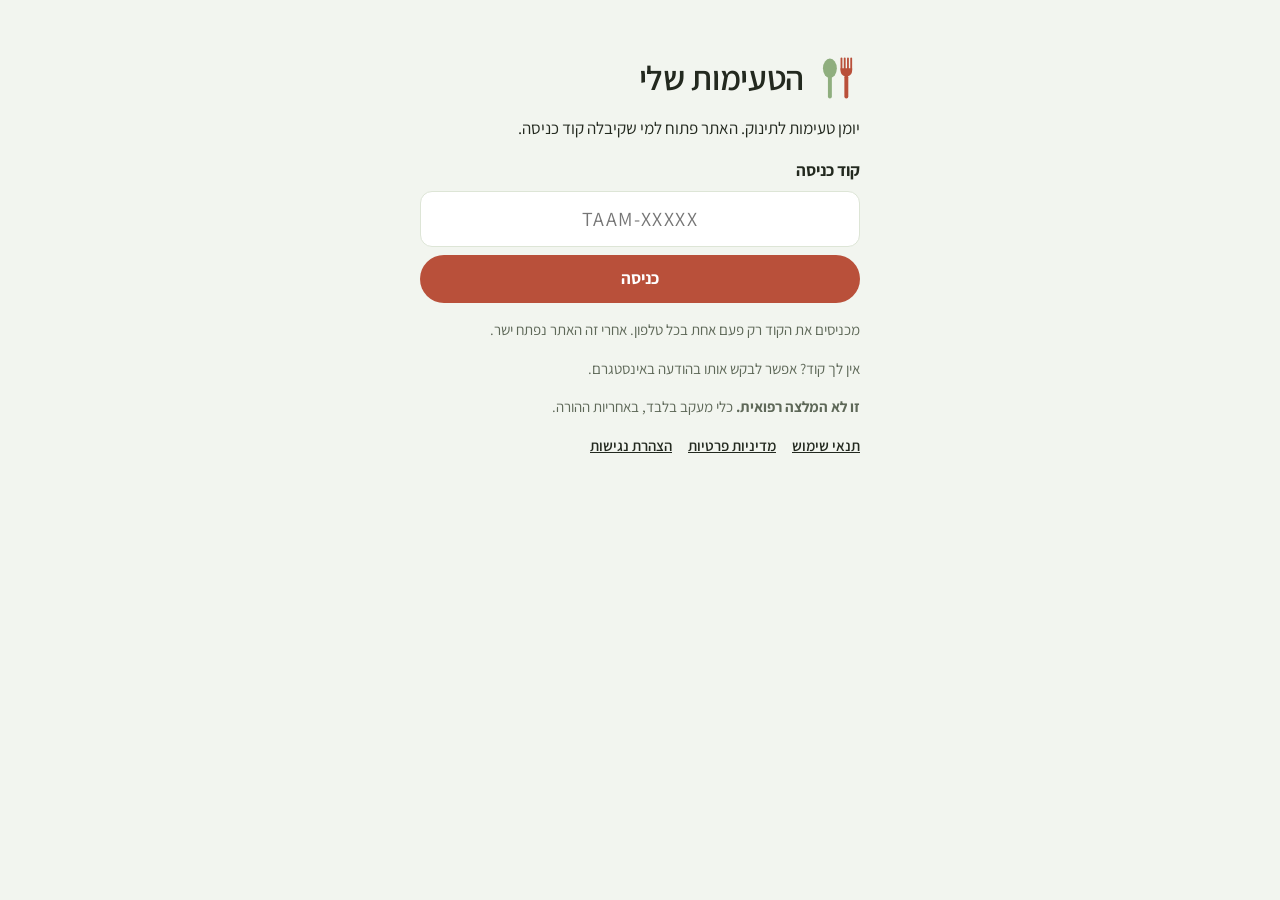
==== commit 464d2cc9: "Entry codes, collapsible categories, meal names, add new foods in meals, speed improvements Co-Autho" ====
--- a/index.html
+++ b/index.html
@@ -27,7 +27,84 @@
   window.addEventListener("load", function () { navigator.serviceWorker.register("sw.js").catch(function () {}); });
 }
 </script>
-<link rel="stylesheet" href="fonts/fonts.css">
+<link rel="preload" href="fonts/assistant-hebrew-27533b.woff2" as="font" type="font/woff2" crossorigin>
+<link rel="preload" href="fonts/fredoka-hebrew-b09037.woff2" as="font" type="font/woff2" crossorigin>
+<style>
+/* hebrew */
+@font-face {
+  font-family: 'Assistant';
+  font-style: normal;
+  font-weight: 400;
+  font-display: swap;
+  src: url(fonts/assistant-hebrew-27533b.woff2) format('woff2');
+  unicode-range: U+0307-0308, U+0590-05FF, U+200C-2010, U+20AA, U+25CC, U+FB1D-FB4F;
+}
+/* latin */
+@font-face {
+  font-family: 'Assistant';
+  font-style: normal;
+  font-weight: 400;
+  font-display: swap;
+  src: url(fonts/assistant-latin-6cb82b.woff2) format('woff2');
+  unicode-range: U+0000-00FF, U+0131, U+0152-0153, U+02BB-02BC, U+02C6, U+02DA, U+02DC, U+0304, U+0308, U+0329, U+2000-206F, U+20AC, U+2122, U+2191, U+2193, U+2212, U+2215, U+FEFF, U+FFFD;
+}
+/* hebrew */
+@font-face {
+  font-family: 'Assistant';
+  font-style: normal;
+  font-weight: 600;
+  font-display: swap;
+  src: url(fonts/assistant-hebrew-27533b.woff2) format('woff2');
+  unicode-range: U+0307-0308, U+0590-05FF, U+200C-2010, U+20AA, U+25CC, U+FB1D-FB4F;
+}
+/* latin */
+@font-face {
+  font-family: 'Assistant';
+  font-style: normal;
+  font-weight: 600;
+  font-display: swap;
+  src: url(fonts/assistant-latin-6cb82b.woff2) format('woff2');
+  unicode-range: U+0000-00FF, U+0131, U+0152-0153, U+02BB-02BC, U+02C6, U+02DA, U+02DC, U+0304, U+0308, U+0329, U+2000-206F, U+20AC, U+2122, U+2191, U+2193, U+2212, U+2215, U+FEFF, U+FFFD;
+}
+/* hebrew */
+@font-face {
+  font-family: 'Assistant';
+  font-style: normal;
+  font-weight: 700;
+  font-display: swap;
+  src: url(fonts/assistant-hebrew-27533b.woff2) format('woff2');
+  unicode-range: U+0307-0308, U+0590-05FF, U+200C-2010, U+20AA, U+25CC, U+FB1D-FB4F;
+}
+/* latin */
+@font-face {
+  font-family: 'Assistant';
+  font-style: normal;
+  font-weight: 700;
+  font-display: swap;
+  src: url(fonts/assistant-latin-6cb82b.woff2) format('woff2');
+  unicode-range: U+0000-00FF, U+0131, U+0152-0153, U+02BB-02BC, U+02C6, U+02DA, U+02DC, U+0304, U+0308, U+0329, U+2000-206F, U+20AC, U+2122, U+2191, U+2193, U+2212, U+2215, U+FEFF, U+FFFD;
+}
+/* hebrew */
+@font-face {
+  font-family: 'Fredoka';
+  font-style: normal;
+  font-weight: 600;
+  font-stretch: 100%;
+  font-display: swap;
+  src: url(fonts/fredoka-hebrew-b09037.woff2) format('woff2');
+  unicode-range: U+0307-0308, U+0590-05FF, U+200C-2010, U+20AA, U+25CC, U+FB1D-FB4F;
+}
+/* latin */
+@font-face {
+  font-family: 'Fredoka';
+  font-style: normal;
+  font-weight: 600;
+  font-stretch: 100%;
+  font-display: swap;
+  src: url(fonts/fredoka-latin-11adc6.woff2) format('woff2');
+  unicode-range: U+0000-00FF, U+0131, U+0152-0153, U+02BB-02BC, U+02C6, U+02DA, U+02DC, U+0304, U+0308, U+0329, U+2000-206F, U+20AC, U+2122, U+2191, U+2193, U+2212, U+2215, U+FEFF, U+FFFD;
+}
+</style>
 <style>
 /* Layout: one narrow column, like a page in a notebook on the fridge. Each food is a line with spoon-dots that fill up. */
 :root {
@@ -114,14 +191,33 @@
 .meal { display: grid; gap: 4px; padding: var(--s3) var(--s4); border-top: 1px solid var(--line); }
 .meal:first-child { border-top: 0; }
 .meal .when { font-weight: 700; font-variant-numeric: tabular-nums; }
+.meal .mname { font-family: var(--font-display); font-weight: 600; font-size: 18px; }
+.meal .mname + .when { font-weight: 600; font-size: 14px; color: var(--muted); }
 .meal .foods { font-size: 16px; }
 .meal .acts { display: flex; flex-wrap: wrap; gap: var(--s2) var(--s4); }
 .meal .acts button { min-height: 32px; }
 .more { justify-self: start; }
 .own-remove { justify-self: start; }
-.meal-foods { display: grid; gap: var(--s3); max-height: 40vh; overflow-y: auto; padding: 2px; }
+.meal-scroll { display: grid; gap: var(--s4); max-height: 45vh; overflow-y: auto; padding: 2px; }
+.meal-foods { display: grid; gap: var(--s3); }
+.meal-add { display: grid; gap: 6px; border-top: 1px dashed var(--line); padding-top: var(--s3); }
+.meal-add label { font-size: 14px; font-weight: 700; }
 .meal-foods h4 { margin: 0 0 6px; font-size: 13px; color: var(--muted); font-weight: 700; }
 .meal-count { font-size: 14px; color: var(--muted); }
+.meal-new { display: flex; flex-wrap: wrap; gap: var(--s2); }
+.meal-new input { flex: 1 1 140px; min-width: 0; }
+
+/* entry code */
+.gate { max-width: 440px; margin: 0 auto; display: grid; gap: var(--s4); padding-top: var(--s6); }
+.gate .brand h1 { font-size: 34px; }
+.gate p { margin: 0; }
+.gate form { display: grid; gap: var(--s2); }
+.gate label { font-weight: 700; }
+.gate input { border: 1px solid var(--line); background: var(--surface); border-radius: var(--r2); padding: 12px 14px; min-height: 48px; font-size: 20px; letter-spacing: 0.08em; text-align: center; direction: ltr; text-transform: uppercase; }
+.gate .err { color: var(--flag); font-weight: 700; font-size: 15px; }
+.gate .small { font-size: 15px; color: var(--muted); }
+.gate nav { display: flex; flex-wrap: wrap; gap: var(--s2) var(--s4); font-size: 15px; }
+.gate nav a { color: var(--ink); font-weight: 600; }
 
 /* example banner */
 .example {
@@ -160,6 +256,13 @@
 /* list */
 .group { display: grid; gap: var(--s2); scroll-margin-top: 120px; }
 .group h2 { font-size: 20px; padding-top: var(--s3); }
+.coll { width: 100%; display: flex; align-items: center; gap: var(--s3); background: none; border: 0; padding: var(--s1) 0; min-height: 44px; cursor: pointer; text-align: start; font: inherit; color: inherit; }
+.coll .lbl { font-family: var(--font-display); font-weight: 600; font-size: 20px; }
+.coll .cnt { font-family: var(--font-text); font-size: 14px; font-weight: 600; color: var(--muted); margin-inline-start: auto; font-variant-numeric: tabular-nums; }
+.coll svg { flex: none; transition: transform 200ms ease-out; color: var(--muted); }
+.coll[aria-expanded="false"] svg { transform: rotate(90deg); }
+.group-body { display: grid; gap: var(--s2); }
+.openall { display: flex; gap: var(--s4); margin-inline-start: auto; }
 .group .hint { margin: 0; font-size: 14px; color: var(--muted); }
 .list { list-style: none; margin: 0; padding: 0; background: var(--surface); border: 1px solid var(--line); border-radius: var(--r2); }
 .item { display: flex; align-items: center; gap: var(--s3); padding: var(--s3) var(--s4); border-top: 1px solid var(--line); }
@@ -205,7 +308,8 @@
 /* legal pages */
 .legal { display: grid; gap: var(--s6); max-width: 680px; margin: 0 auto; }
 .legal-nav { display: flex; flex-wrap: wrap; gap: var(--s2); }
-.legal article { display: grid; gap: var(--s3); scroll-margin-top: var(--s4); }
+.legal article { display: grid; gap: var(--s3); }
+.legal-doc { scroll-margin-top: var(--s4); }
 .legal h2 { font-size: 28px; }
 .legal h3 { font-size: 18px; margin-top: var(--s2); }
 .legal p, .legal ul { margin: 0; max-width: 65ch; }
@@ -278,9 +382,30 @@
 @media (prefers-reduced-motion: reduce) { * { animation: none !important; transition: none !important; } }
 </style>
 
+<main class="gate" id="gate" dir="rtl" lang="he" hidden>
+  <div class="brand">
+    <svg width="44" height="44" viewBox="110 70 300 380" aria-hidden="true">
+        <g fill="var(--spoon)"><ellipse cx="190" cy="176" rx="60" ry="84"/><rect x="173" y="236" width="34" height="200" rx="17"/></g>
+        <g fill="var(--accent)"><rect x="282" y="84" width="16" height="112" rx="8"/><rect x="310" y="84" width="16" height="112" rx="8"/><rect x="338" y="84" width="16" height="112" rx="8"/><rect x="366" y="84" width="16" height="112" rx="8"/><path d="M282 176h100v20c0 30-22 52-50 52s-50-22-50-52z"/><rect x="315" y="236" width="34" height="200" rx="17"/></g>
+      </svg>
+    <h1>הטעימות שלי</h1>
+  </div>
+  <p>יומן טעימות לתינוק. האתר פתוח למי שקיבלה קוד כניסה.</p>
+  <form id="gateForm" novalidate>
+    <label for="gateCode">קוד כניסה</label>
+    <input id="gateCode" type="text" autocomplete="off" autocapitalize="characters" spellcheck="false" placeholder="TAAM-XXXXX" maxlength="20" aria-describedby="gateErr">
+    <p class="err" id="gateErr" role="alert" hidden></p>
+    <button class="save" type="submit">כניסה</button>
+  </form>
+  <p class="small">מכניסים את הקוד רק פעם אחת בכל טלפון. אחרי זה האתר נפתח ישר.</p>
+  <p class="small">אין לך קוד? אפשר לבקש אותו בהודעה באינסטגרם.</p>
+  <p class="small"><b>זו לא המלצה רפואית.</b> כלי מעקב בלבד, באחריות ההורה.</p>
+  <nav aria-label="מסמכים"><a href="#terms">תנאי שימוש</a><a href="#privacy">מדיניות פרטיות</a><a href="#accessibility">הצהרת נגישות</a></nav>
+</main>
+
 </head>
 <body>
-<div class="wrap" dir="rtl" lang="he">
+<div class="wrap" dir="rtl" lang="he" hidden>
   <header class="top">
     <div class="brand">
       <svg width="44" height="44" viewBox="110 70 300 380" aria-hidden="true">
@@ -340,6 +465,7 @@
       <span>סדר:</span>
       <button class="chip" type="button" id="sortList">כמו ברשימה</button>
       <button class="chip" type="button" id="sortLast">מה לא ניתן הכי הרבה זמן</button>
+      <span class="openall"><button class="linkbtn" type="button" id="openAll">לפתוח הכול</button><button class="linkbtn" type="button" id="closeAll">לסגור הכול</button></span>
     </div>
   </div>
 
@@ -429,7 +555,11 @@
     <a class="ghost" href="#accessibility" style="display:inline-flex;align-items:center;text-decoration:none">נגישות</a>
   </div>
 
-  <article id="terms" aria-labelledby="h-terms">
+  <section id="terms" class="legal-doc"></section>
+  <section id="privacy" class="legal-doc"></section>
+  <section id="accessibility" class="legal-doc"></section>
+  <template id="tpl-terms">
+  <article aria-labelledby="h-terms">
     <h2 id="h-terms" tabindex="-1">תנאי שימוש והבהרה</h2>
     <p class="updated">עודכן לאחרונה: 06.11.2026</p>
     <p class="short"><b>בקצרה:</b> ״הטעימות שלי״ הוא כלי מעקב, לא יועץ. הוא לא אומר לך מה לתת לתינוק, מתי או כמה. כל החלטה ושימוש באתר באחריות ההורה בלבד.</p>
@@ -460,20 +590,24 @@
     <p>על התנאים חל הדין הישראלי.</p>
 
     <h3>9. יצירת קשר</h3>
-    <p>לשאלות ולהערות: <a href="mailto:Shuster.avital@gmail.com" dir="ltr">Shuster.avital@gmail.com</a></p>
+    <p>לשאלות ולהערות: <a href="mailto:Shuster.avital@gmail.com" dir="ltr" aria-label="אימייל Shuster.avital@gmail.com">Shuster.avital@gmail.com</a></p>
   </article>
-
-  <article id="privacy" aria-labelledby="h-privacy">
+  </template>
+  <template id="tpl-privacy">
+  <article aria-labelledby="h-privacy">
     <h2 id="h-privacy" tabindex="-1">מדיניות פרטיות</h2>
     <p class="updated">עודכן לאחרונה: 06.11.2026</p>
     <p class="short"><b>בקצרה:</b> אנחנו לא אוספים עלייך או על התינוק שום מידע. כל מה שאת רושמת נשאר רק בטלפון שלך.</p>
 
     <h3>מה נשמר ואיפה</h3>
     <p>שם הילד/ה, המאכלים, התאריכים, הכמויות, התגובות וההערות שאת רושמת נשמרים רק בזיכרון הדפדפן במכשיר שלך (טכנולוגיה שנקראת localStorage). המידע הזה לא נשלח לבעלת האתר ולא לאף גורם אחר, ובעלת האתר לא יכולה לראות אותו.</p>
+    <h3>קוד הכניסה</h3>
+    <p>קוד הכניסה נשמר רק בטלפון שלך, כדי שלא תצטרכי להקליד אותו שוב. האתר לא יודע מי נכנסה, מתי וכמה פעמים.</p>
+    <p>בעלת האתר רושמת לעצמה למי נשלח כל קוד (למשל שם המשתמש באינסטגרם), רק כדי שאפשר יהיה לבטל קוד אם צריך. הרשימה הזו נשמרת אצלה באופן פרטי, לא מועברת לאף אחד ולא משמשת לשום מטרה אחרת. אפשר לבקש ממנה למחוק את הרישום שלך בכל עת.</p>
 
     <h3>מה אין באתר</h3>
     <ul>
-      <li>אין הרשמה ואין חשבון משתמש.</li>
+      <li>אין הרשמה ואין חשבון משתמש. הכניסה היא עם קוד כניסה בלבד, בלי שם, אימייל או טלפון.</li>
       <li>אין עוגיות (cookies).</li>
       <li>אין כלי סטטיסטיקה, פיקסלים או מעקב.</li>
       <li>אין פרסומות.</li>
@@ -496,10 +630,11 @@
     <p>אם קיבלת את הקישור בתגובה או בהודעה ברשת חברתית, המידע שמסרת שם (כמו שם המשתמש והתגובה שלך) כפוף למדיניות הפרטיות של אותה רשת ושל כלי שליחת ההודעות שבו נעשה שימוש.</p>
 
     <h3>יצירת קשר</h3>
-    <p>לשאלות על פרטיות: <a href="mailto:Shuster.avital@gmail.com" dir="ltr">Shuster.avital@gmail.com</a></p>
+    <p>לשאלות על פרטיות: <a href="mailto:Shuster.avital@gmail.com" dir="ltr" aria-label="אימייל Shuster.avital@gmail.com">Shuster.avital@gmail.com</a></p>
   </article>
-
-  <article id="accessibility" aria-labelledby="h-accessibility">
+  </template>
+  <template id="tpl-accessibility">
+  <article aria-labelledby="h-accessibility">
     <h2 id="h-accessibility" tabindex="-1">הצהרת נגישות</h2>
     <p class="updated">עודכן לאחרונה: 06.11.2026</p>
     <p>חשוב לנו שכל הורה יוכל/תוכל להשתמש ב״הטעימות שלי״, כולל אנשים עם מוגבלות. האתר נבנה מתוך שאיפה לעמוד בהנחיות WCAG 2.1 ברמה AA, שעליהן מבוסס התקן הישראלי ת״י 5568.</p>
@@ -519,8 +654,9 @@
     <p>האתר נבדק בכלים אוטומטיים ובמעבר ידני בטלפון ובמחשב. עדיין לא נבדק על ידי מומחה/ית נגישות או עם כל סוגי קוראי המסך, ולכן ייתכן שחלקים ממנו אינם נגישים במלואם. אם נתקלת בבעיה, נשמח לדעת ולתקן.</p>
 
     <h3>פנייה בנושא נגישות</h3>
-    <p>לפניות בנושא נגישות: <a href="mailto:Shuster.avital@gmail.com" dir="ltr">Shuster.avital@gmail.com</a>. כדאי לכתוב באיזה עמוד הייתה הבעיה, מה ניסית לעשות ובאיזה מכשיר ודפדפן השתמשת.</p>
+    <p>לפניות בנושא נגישות: <a href="mailto:Shuster.avital@gmail.com" dir="ltr" aria-label="אימייל Shuster.avital@gmail.com">Shuster.avital@gmail.com</a>. כדאי לכתוב באיזה עמוד הייתה הבעיה, מה ניסית לעשות ובאיזה מכשיר ודפדפן השתמשת.</p>
   </article>
+  </template>
 </div>
 
 <dialog id="sheet" aria-labelledby="sheetTitle" dir="rtl" lang="he">
@@ -586,6 +722,11 @@
       </button>
     </div>
     <div class="field">
+      <label for="mName">שם לארוחה (לא חובה)</label>
+      <input id="mName" type="text" maxlength="40" placeholder="למשל: ארוחת בוקר" autocomplete="off">
+      <div class="chips" id="mNameChips"></div>
+    </div>
+    <div class="field">
       <label for="mDate">תאריך</label>
       <input id="mDate" type="date" required>
     </div>
@@ -593,7 +734,16 @@
       <label for="mQ">מה היה בארוחה?</label>
       <input id="mQ" type="search" placeholder="חיפוש מאכל…" autocomplete="off">
       <div class="meal-count" id="mCount" aria-live="polite"></div>
-      <div class="meal-foods" id="mFoods"></div>
+      <div class="meal-scroll">
+        <div class="meal-foods" id="mFoods"></div>
+        <div class="meal-add">
+          <label for="mNew">מאכל שלא ברשימה?</label>
+          <div class="meal-new">
+            <input id="mNew" type="text" maxlength="40" placeholder="למשל: גויאבה" autocomplete="off">
+            <button class="ghost" type="button" id="mNewAdd">+ הוספה למאכלים שלי ולארוחה</button>
+          </div>
+        </div>
+      </div>
     </div>
     <div class="field">
       <label for="mNote">הערה (לא חובה)</label>
@@ -657,13 +807,13 @@
     add("ביצה", 4, "¼ כפית", "mild", "קצת אודם סביב הפה, עבר אחרי חצי שעה");
     add("גזר", 15, "כפית", "none", "", "no"); add("בננה", 8, "כמה ביסים", "none", "", "yes"); add("שיבולת שועל", 7, "כף"); add("קישוא", 11, "כפית");
     var k = newKid(""); k.entries = e;
-    function meal(n, foods, note) {
-      var id = "m" + n; k.meals.push({ id: id, date: daysAgo(n), foods: foods, note: note || "" });
+    function meal(n, foods, note, name) {
+      var id = "m" + n; k.meals.push({ id: id, date: daysAgo(n), foods: foods, note: note || "", name: name || "" });
       foods.forEach(function (f) { (e[f] = e[f] || []).push({ date: daysAgo(n), amount: "", react: "none", like: "", note: note || "", meal: id }); });
     }
-    meal(6, ["בטטה", "שיבולת שועל", "בננה"], "ארוחת בוקר");
-    meal(1, ["בטטה", "קישוא", "עוף"], "צהריים, הכול מעורבב");
-    return { app: "bis-rishon", v: 2, kids: [k], active: k.id, example: true, sort: "list", backupAt: "" };
+    meal(6, ["בטטה", "שיבולת שועל", "בננה"], "", "ארוחת בוקר");
+    meal(1, ["בטטה", "קישוא", "עוף"], "הכול מעורבב", "ארוחת צהריים");
+    return { app: "bis-rishon", v: 2, kids: [k], active: k.id, example: true, sort: "list", backupAt: "", open: {} };
   }
   /* checks and cleans anything loaded from storage or from a backup file */
   function normalize(d) {
@@ -672,7 +822,7 @@
     d.kids = d.kids.filter(function (k) { return k && typeof k === "object"; }).map(function (k) {
       var out = { id: typeof k.id === "string" && k.id ? k.id : newKid().id, child: typeof k.child === "string" ? k.child.slice(0, 30) : "", entries: {}, own: [], meals: [] };
       if (Array.isArray(k.meals)) out.meals = k.meals.filter(function (m) { return m && typeof m.id === "string" && /^\d{4}-\d{2}-\d{2}$/.test(m.date) && Array.isArray(m.foods); }).map(function (m) {
-        return { id: m.id.slice(0, 40), date: m.date, foods: m.foods.filter(function (f) { return typeof f === "string"; }).map(function (f) { return f.slice(0, 40); }), note: String(m.note || "").slice(0, 300) };
+        return { id: m.id.slice(0, 40), date: m.date, foods: m.foods.filter(function (f) { return typeof f === "string"; }).map(function (f) { return f.slice(0, 40); }), note: String(m.note || "").slice(0, 300), name: String(m.name || "").slice(0, 40) };
       });
       if (Array.isArray(k.own)) out.own = k.own.filter(function (x) { return typeof x === "string" && x.trim(); }).map(function (x) { return x.slice(0, 40); });
       if (k.entries && typeof k.entries === "object") Object.keys(k.entries).forEach(function (n) {
@@ -690,6 +840,7 @@
     return { app: "bis-rishon", v: 2, kids: d.kids,
       active: d.kids.some(function (k) { return k.id === d.active; }) ? d.active : d.kids[0].id,
       example: d.example === true, sort: d.sort === "last" ? "last" : "list",
+      open: (function () { var o = {}; if (d.open && typeof d.open === "object") Object.keys(d.open).forEach(function (k) { if (typeof d.open[k] === "boolean") o[k.slice(0, 20)] = d.open[k]; }); return o; })(),
       backupAt: typeof d.backupAt === "string" && /^\d{4}-\d{2}-\d{2}$/.test(d.backupAt) ? d.backupAt : "" };
   }
   function load() {
@@ -753,6 +904,7 @@
   function offset() { return el("controls").offsetHeight + 8; }
   function jumpTo(id) {
     var sec = el("cat-" + id); if (!sec) return;
+    if (!isOpen(id)) setOpen(id, true);
     var reduce = window.matchMedia && matchMedia("(prefers-reduced-motion: reduce)").matches;
     var y = sec.getBoundingClientRect().top + window.scrollY - offset();
     setActive(id);
@@ -881,10 +1033,14 @@
     var givenToday = list.some(function (e) { return e.date === todayIso(); });
     t.className = "today" + (givenToday ? " done" : "");
     t.textContent = givenToday ? "✓ היום" : "+ נתתי היום";
-    t.setAttribute("aria-label", (givenToday ? "נרשם היום: " : "רישום שנתתי היום: ") + name);
+    t.setAttribute("aria-label", t.textContent + ": " + name);
     t.addEventListener("click", function () {
       if (givenToday) { openSheet(name); return; }
-      add(name, { date: todayIso(), amount: "", react: "none", like: "", note: "" });
+      (state.entries[name] = state.entries[name] || []).push({ date: todayIso(), amount: "", react: "none", like: "", note: "" });
+      persist();
+      var fresh = row(name); li.replaceWith(fresh);
+      renderSummary(); renderBackup(); refreshCount(catOf(name));
+      fresh.querySelector(".today").focus();
       toast("נרשם: " + name + " היום");
     });
     li.appendChild(open); li.appendChild(t);
@@ -911,9 +1067,9 @@
   /* "my meals": every meal logged with "רישום ארוחה", newest first */
   var showAllMeals = false;
   function mealDate(m) { return rel(m.date) + " · " + fmtDate(m.date); }
-  function logMeal(date, foods, note) {
+  function logMeal(date, foods, note, name) {
     var id = "m" + Date.now().toString(36) + Math.random().toString(36).slice(2, 5);
-    state.meals.push({ id: id, date: date, foods: foods.slice(), note: note });
+    state.meals.push({ id: id, date: date, foods: foods.slice(), note: note, name: name || "" });
     foods.forEach(function (n) { (state.entries[n] = state.entries[n] || []).push({ date: date, amount: "", react: "none", like: "", note: note, meal: id }); });
   }
   function deleteMeal(m) {
@@ -922,33 +1078,72 @@
       state.entries[n] = state.entries[n].filter(function (e) { return e.meal !== m.id; });
     });
   }
+  /* categories open and close; the choice is remembered. Searching opens everything that matches. */
+  var DEFAULT_OPEN = ["meals", "own", "allergen"];
+  function isOpen(id) { if (query) return true; return id in db.open ? db.open[id] : DEFAULT_OPEN.indexOf(id) !== -1; }
+  var CHEVRON = '<svg width="18" height="18" viewBox="0 0 24 24" fill="none" stroke="currentColor" stroke-width="2.4" stroke-linecap="round" stroke-linejoin="round" aria-hidden="true"><path d="M6 9l6 6 6-6"/></svg>';
+  function collapsible(sec, id, label, count) {
+    var h = document.createElement("h2");
+    var b = document.createElement("button"); b.type = "button"; b.className = "coll";
+    b.setAttribute("aria-controls", "body-" + id);
+    var l = document.createElement("span"); l.className = "lbl"; l.textContent = label;
+    var c = document.createElement("span"); c.className = "cnt"; c.textContent = count;
+    b.appendChild(l); b.appendChild(c); b.insertAdjacentHTML("beforeend", CHEVRON);
+    h.appendChild(b); sec.appendChild(h);
+    var body = document.createElement("div"); body.className = "group-body"; body.id = "body-" + id;
+    var open = isOpen(id); b.setAttribute("aria-expanded", String(open)); body.hidden = !open;
+    b.addEventListener("click", function () { setOpen(id, b.getAttribute("aria-expanded") !== "true"); });
+    sec.appendChild(body);
+    return body;
+  }
+  function refreshCount(id) {
+    var sec = el("cat-" + id); if (!sec || query) return;
+    var all = foodsOf(id) || [];
+    sec.querySelector(".cnt").textContent = all.filter(function (n) { return (state.entries[n] || []).length; }).length + " מתוך " + all.length + " נטעמו";
+  }
+  function setOpen(id, open) {
+    db.open[id] = open; persist();
+    var body = el("body-" + id), sec = el("cat-" + id);
+    if (!body || !sec) return;
+    body.hidden = !open; sec.querySelector(".coll").setAttribute("aria-expanded", String(open));
+  }
+  function setAll(open) {
+    sections().forEach(function (sec) { setOpen(sec.getAttribute("data-cat"), open); });
+    spy();
+  }
+  el("openAll").addEventListener("click", function () { setAll(true); });
+  el("closeAll").addEventListener("click", function () { setAll(false); });
+
   function mealsSection() {
     var meals = state.meals.filter(function (m) {
-      return !query || m.foods.some(function (f) { return f.indexOf(query) !== -1; });
-    }).slice().sort(function (a, b) { return a.date < b.date ? 1 : a.date > b.date ? -1 : 0; });
+      return !query || (m.name && m.name.indexOf(query) !== -1) || m.foods.some(function (f) { return f.indexOf(query) !== -1; });
+    }).map(function (m, i) { return { m: m, i: state.meals.indexOf(m) }; })
+      .sort(function (a, b) { return a.m.date < b.m.date ? 1 : a.m.date > b.m.date ? -1 : b.i - a.i; })
+      .map(function (x) { return x.m; });
     if (!meals.length) return null;
     var sec = document.createElement("section"); sec.className = "group";
     sec.id = "cat-meals"; sec.setAttribute("data-cat", "meals"); sec.setAttribute("data-label", "הארוחות שלי");
-    var h = document.createElement("h2"); h.textContent = "הארוחות שלי"; sec.appendChild(h);
+    var body = collapsible(sec, "meals", "הארוחות שלי", meals.length === 1 ? "ארוחה אחת" : meals.length + " ארוחות");
     var ul = document.createElement("ul"); ul.className = "meals";
     var shown = showAllMeals || query ? meals : meals.slice(0, 3);
     shown.forEach(function (m) {
       var li = document.createElement("li"); li.className = "meal";
+      if (m.name) { var nm = document.createElement("span"); nm.className = "mname"; nm.textContent = m.name; li.appendChild(nm); }
       var w = document.createElement("span"); w.className = "when"; w.textContent = mealDate(m); li.appendChild(w);
       var f = document.createElement("span"); f.className = "foods"; f.textContent = m.foods.join(", "); li.appendChild(f);
       if (m.note) { var n = document.createElement("span"); n.className = "meta"; n.textContent = m.note; li.appendChild(n); }
       var acts = document.createElement("div"); acts.className = "acts";
       var again = document.createElement("button"); again.type = "button"; again.className = "linkbtn"; again.textContent = "אותה ארוחה שוב היום";
       again.addEventListener("click", function () {
-        logMeal(todayIso(), m.foods, ""); persist(); renderAll(); toast("נרשמה ארוחה: " + m.foods.length + " מאכלים");
+        logMeal(todayIso(), m.foods, "", m.name); persist(); renderAll(); toast("נרשמה ארוחה: " + m.foods.length + " מאכלים");
       });
       var del = document.createElement("button"); del.type = "button"; del.className = "linkbtn"; del.textContent = "מחיקה";
-      del.setAttribute("aria-label", "מחיקת הארוחה מ-" + fmtDate(m.date));
+      del.setAttribute("aria-label", "מחיקה: הארוחה מ-" + fmtDate(m.date));
       var armed = null;
       del.addEventListener("click", function () {
         if (!armed) {
-          del.textContent = "ללחוץ שוב כדי למחוק את הארוחה וכל הרישומים שלה";
-          armed = setTimeout(function () { armed = null; del.textContent = "מחיקה"; }, 4000);
+          del.textContent = "ללחוץ שוב כדי למחוק את הארוחה וכל הרישומים שלה"; del.removeAttribute("aria-label");
+          armed = setTimeout(function () { armed = null; del.textContent = "מחיקה"; del.setAttribute("aria-label", "מחיקה: הארוחה מ-" + fmtDate(m.date)); }, 4000);
           return;
         }
         clearTimeout(armed); deleteMeal(m); persist(); renderAll(); toast("הארוחה נמחקה");
@@ -956,12 +1151,12 @@
       acts.appendChild(again); acts.appendChild(del); li.appendChild(acts);
       ul.appendChild(li);
     });
-    sec.appendChild(ul);
+    body.appendChild(ul);
     if (!query && meals.length > 3) {
       var more = document.createElement("button"); more.type = "button"; more.className = "linkbtn more";
       more.textContent = showAllMeals ? "להציג רק את האחרונות" : "להציג את כל " + meals.length + " הארוחות";
       more.addEventListener("click", function () { showAllMeals = !showAllMeals; renderList(); });
-      sec.appendChild(more);
+      body.appendChild(more);
     }
     return sec;
   }
@@ -976,11 +1171,13 @@
       any = true;
       var sec = document.createElement("section"); sec.className = "group";
       sec.id = "cat-" + c.id; sec.setAttribute("data-cat", c.id); sec.setAttribute("data-label", c.label);
-      var h = document.createElement("h2"); h.textContent = c.label; sec.appendChild(h);
-      if (c.hint) { var p = document.createElement("p"); p.className = "hint"; p.textContent = c.hint; sec.appendChild(p); }
+      var all = foodsOf(c.id) || [];
+      var tried = all.filter(function (n) { return (state.entries[n] || []).length; }).length;
+      var body = collapsible(sec, c.id, c.label, query ? "" : tried + " מתוך " + all.length + " נטעמו");
+      if (c.hint) { var p = document.createElement("p"); p.className = "hint"; p.textContent = c.hint; body.appendChild(p); }
       var ul = document.createElement("ul"); ul.className = "list";
       foods.forEach(function (n) { ul.appendChild(row(n)); });
-      sec.appendChild(ul); g.appendChild(sec);
+      body.appendChild(ul); g.appendChild(sec);
     });
     if (!any) {
       var e = document.createElement("p"); e.className = "empty";
@@ -1039,7 +1236,7 @@
       if (parts.length) d.appendChild(document.createTextNode(" · " + parts.join(" · ")));
       if (e.note) { var n = document.createElement("div"); n.className = "meta"; n.textContent = e.note; d.appendChild(n); }
       var del = document.createElement("button"); del.type = "button"; del.className = "del"; del.textContent = "מחיקה";
-      del.setAttribute("aria-label", "מחיקת הרישום מ-" + fmtDate(e.date));
+      del.setAttribute("aria-label", "מחיקה: הרישום מ-" + fmtDate(e.date));
       del.addEventListener("click", function () {
         var arr = state.entries[current]; var i = arr.indexOf(e);
         if (i !== -1) arr.splice(i, 1);
@@ -1130,21 +1327,44 @@
     el("mCount").textContent = mealSel.length ? "נבחרו " + mealSel.length + ": " + mealSel.join(", ") : "עוד לא נבחר מאכל.";
   }
   el("openMeal").addEventListener("click", function () {
-    mealSel = []; el("mDate").value = todayIso(); el("mDate").max = todayIso(); el("mQ").value = ""; el("mNote").value = "";
+    mealSel = []; el("mDate").value = todayIso(); el("mDate").max = todayIso(); el("mQ").value = ""; el("mNote").value = ""; el("mName").value = ""; el("mNew").value = "";
+    renderNameChips();
     renderMealFoods();
     var d = el("mealSheet"); if (d.showModal) d.showModal(); else d.setAttribute("open", "");
+    document.querySelector(".meal-scroll").scrollTop = 0;
   });
   function closeMeal() { var d = el("mealSheet"); if (d.close) d.close(); else d.removeAttribute("open"); }
   el("closeMeal").addEventListener("click", closeMeal);
   el("mealSheet").addEventListener("click", function (ev) { if (ev.target === ev.currentTarget) closeMeal(); });
   el("mQ").addEventListener("input", renderMealFoods);
+  var MEAL_NAMES = ["ארוחת בוקר", "ארוחת צהריים", "ארוחת ערב", "ביניים"];
+  function renderNameChips() {
+    chips(el("mNameChips"), MEAL_NAMES.map(function (n) { return { id: n, label: n }; }), el("mName").value.trim(), function (id) {
+      el("mName").value = el("mName").value.trim() === id ? "" : id; renderNameChips();
+    });
+  }
+  el("mName").addEventListener("input", renderNameChips);
+  /* a food that is not on the list: goes into this meal and into "my foods" */
+  function addNewToMeal() {
+    var v = el("mNew").value.trim().slice(0, 40);
+    if (!v) { el("mNew").focus(); return; }
+    var known = CATS.some(function (c) { return (foodsOf(c.id) || []).indexOf(v) !== -1; });
+    if (!known) { state.own.push(v); persist(); }
+    if (mealSel.indexOf(v) === -1) mealSel.push(v);
+    el("mNew").value = ""; el("mQ").value = "";
+    renderMealFoods(); renderAll();
+    toast(known ? "׳" + v + "׳ כבר ברשימה, סימנתי אותו בארוחה" : "נוסף לארוחה ולמאכלים שלי: " + v);
+    el("mNew").focus();
+  }
+  el("mNewAdd").addEventListener("click", addNewToMeal);
+  el("mNew").addEventListener("keydown", function (ev) { if (ev.key === "Enter") { ev.preventDefault(); addNewToMeal(); } });
   el("mealForm").addEventListener("submit", function (ev) {
     ev.preventDefault();
     if (!mealSel.length) { toast("צריך לבחור לפחות מאכל אחד"); el("mQ").focus(); return; }
-    var date = el("mDate").value || todayIso(), note = el("mNote").value.trim();
-    logMeal(date, mealSel, note);
+    var date = el("mDate").value || todayIso(), note = el("mNote").value.trim(), name = el("mName").value.trim().slice(0, 40);
+    logMeal(date, mealSel, note, name);
     var count = mealSel.length; mealSel = [];
-    persist(); renderAll(); closeMeal(); jumpTo("meals"); toast("נרשמה ארוחה: " + count + " מאכלים");
+    persist(); renderAll(); closeMeal(); jumpTo("meals"); toast(name ? "נרשמה " + name + ": " + count + " מאכלים" : "נרשמה ארוחה: " + count + " מאכלים");
   });
 
   /* add own food */
@@ -1257,7 +1477,7 @@
   el("pvFilled").addEventListener("change", renderPrint);
   el("pvEmpty").addEventListener("change", renderPrint);
   el("closePrint").addEventListener("click", function () {
-    el("printView").hidden = true; document.querySelector(".wrap").hidden = false; window.scrollTo(0, lastY); el("openPrint").focus();
+    el("printView").hidden = true; showMain(); window.scrollTo(0, lastY); el("openPrint").focus();
   });
   /* legal pages: #terms, #privacy, #accessibility */
   var LEGAL = { terms: "terms", privacy: "privacy", accessibility: "accessibility" };
@@ -1267,12 +1487,14 @@
     var wrap = document.querySelector(".wrap");
     if (LEGAL[h]) {
       if (!wrap.hidden) legalBackY = window.scrollY;
+      el("gate").hidden = true;
       el("printView").hidden = true; wrap.hidden = true; el("legalView").hidden = false;
+      Object.keys(LEGAL).forEach(function (k) { var host = el(k); if (!host.firstChild) host.appendChild(el("tpl-" + k).content.cloneNode(true)); });
       var art = el(LEGAL[h]);
       window.scrollTo(0, art.getBoundingClientRect().top + window.scrollY - 16);
       var hd = art.querySelector("h2"); if (hd) hd.focus({ preventScroll: true });
     } else if (!el("legalView").hidden) {
-      el("legalView").hidden = true; wrap.hidden = false; window.scrollTo(0, legalBackY);
+      el("legalView").hidden = true; showMain(); window.scrollTo(0, legalBackY);
     }
   }
   window.addEventListener("hashchange", route);
@@ -1338,8 +1560,45 @@
     clearTimeout(tt); tt = setTimeout(function () { t.hidden = true; }, 2200);
   }
 
+  /* entry code: checked against a list of fingerprints of valid codes; the code itself is never stored in the page */
+  var ACCESS = ["d106a5c1cd243b4ec9e933af4e4b7e9f357323940697937aab7bf01de1f9196f","b92818c408d7c57c181e89cc5090af50a1dd72595a28a559949e421e25d262d7","014ffe3fbd93f0185d156cc6a04597e525e82431a00b79a246d4dced8e170a5b","380bfc1892b46f9884fe3c035aa99db7109a3a99f1527a4b51d0438146888820","926771afbcdded8ae3f41089980fc3ec4780173433215ab364113f7fa5e66bd0","46db6b4c803473de27b4f614dc0bb484f96b16738f4ca746e29639ee100f9450","d83a88ddc3a3dfd3414b64c92b0593390c2774f3e53a7fdbe06f88ff8585a33d","b25c6bcea843ee3d1dccf29b65c8be8d717f890138d2f434fad202c4e22a7797","7ebc967526e111415267e7b0e392831b37a59fbd648b5fc660f1528c6073330a","92d90e11a4d82794a9b6c6ee171ba0e5c5138e4f3b5d1dc18e80bf5cf05719b2","ea36b008fdca8abb42e054bd3bf8536f88748a52226e76c11a56c69ec733cf21","a26e923ea2b770ec3ffd226549867b9a9d0f64aff1ba5d8b622515dbdbb20278","bb7b47688af4e5063733e043445b1e8abac3a7bf7ca0a50feed26dd71563a3a4","667b28be6e0ab8a41aa79fc172c02fdad54c5423cdeaf36468b4ef8a88b3991b","9e6e2a3b8c6e8929fb616374f2c70aca6f557c9a2b623bc2a5364b9badf21a37","ec16fd4d627e415b15a980df39616941e7e3f8b6f321229766b934fad08dde08","434bb74f0ae8e80ff97e813d0fc5d55af2cc58edbb2d1883a0fbf4e23407bcf8","e792ead7cef05aede279967eeb49bcb2514d1db439a0a115a6b81b11539d1505","f4683571271f173e520301698443460f301ae3179fa7cf062e9ee422eaa076fe","b44b14da6516ef2f391c8e422510c13c666a0acc73805b210186599b5b41488d","b681e2f5243b1624b898a3c724ee0a35cb538ea89d2393c4b5e86959253a8ed6","3ff9c9caafe9e5da4de310da9bee73983024922a19e629e8ccfcdbbe35cb2c4c","6e4c6c682d189c0addfcf31021657e12f91b4b7402b752f917470aa9dbd94cbc","16f77088b6646fdacf56499135d41242c2b4734597a6ec6834a80d145b1770ad","a8da43278ebf59890dbf5925183b8a26be22b894149bd58add45b57c9d4a059f","b55f35c992bc32872f237e6789ce3c18d120aa9866010a069bf5eae67e53f3dd","3c527f49cacc89f33b255fb8485dffed450fa8a26afd37dc9156d1a70100e029","c65257c10d61356a749e5f1da76c6c9f4284eddbf4dad6b9f93f7f0e729fdcbe","c0aced64d62ef9d9002d408906533e65695fb091f98df3bdfa6bf0f8dcc20b04","1b0824b142830cecdb7dc9bc10d8e10a8e10da34aea55a738a703ba69e6c4c49","9a531d3238f67db0007e7711273624d27d1448afc8eeb366e83f6f8998322429","545bfc50534d05eec87bc5d452f1a435c391d44c696c0ae65da75a64387ce0dc","d1d6315dbfa552196518eff236723d96439085670a1afd1a782d68016f0bd867","55497b8c0bf653e9a632b285ffcca73477660c56deca7559082126f95c917aaa","cfa88d401d4b343b5a216cc80b69877202c552f6a17f60ec9df677dc9c66bd41","bc9d3d786f2010e3f0df84139eea7f311f2d3582732f1aca68955a828861fc68","4ca4f2161057039e9ded858ed445760f9351d5c96a25ead486e75f03b1a181b2","33300c579b38f2d719ab5c65ecd52d47dc117b4132a855b2974a40d138ef3ab7","84437c78a7dde370e6e7c5e529f9a1a930dba0bdf36cd20e6b7e2f449bc6a5b9","0df11be07a68d2d7e7e0eb72577126b21c95e4b7a1da41d1ef4903274a6cd6fd","a60e22dc1ac952e994e229469673232faefdd671d73f0f42a88b35f1332e4ded","5c6c1f99935fe30adf09e83e1e18054713f153f8454dc6f92328419ae7cf8492","082ee607d542f5e5f25bc6f7d48466c3529d79a85aad1be8900d8aa4b1e16008","d6682049f6f5240f248c9886ed91f23c2cecf00eccb34cbb0493b43cf6c7dc6d","d650cbab3e2c662008704c1187b992fb7950a432660b308d58274c0204867450","509e3eef6cbee580d32a258037be5fb70c09ebd0062ce069cad031c289321586","d188f9beea9cbaee3a4de1b845150ffb267c85a573ff74a60147ba9507a1c06c","0abf2657b6ae02dc64c38da6d8a8f2d069dc0bd3cb2cda92c359129fed001a4c","a2c8b1bc21484dd0c528203b66a28ebb2da5b468ff096e386baeabdf67d4e422","194cd8d254a6d418a3b7a3331987aeedbda7af02a7a2c7d4a8068afb13732019","77863ff8be862fae16ac0fdb8f2a6d10f1198fca6b3670223f4313ca710b9ba2","3fe88c259baf9f38e90aa0a9989c3959d7d4ee5c7fa5c12d9b7487d4d72ac1af","9f2d45e2bfa2fa5bee06d027d0400553c3ce00d8e5a56527d792059c9af0a316","034e91c6148319ab25992fe8ff606f2572fa0e361fd97d316da7e418ef652621","70d18245297b9b0a503f7f7a7725d356fc8d04f44ce4cac28aeb15b1db432e8a","17307a6fd98f86d86dc18cf02cd87da3096024b5c3e3edb4ffd27357a2e5e09f","30aa09fc4f7639665ff68e810d1835159f72d52022e41650089862dd93e6f5e4","6f40a9afb05ef59d23b07a951e9dcd90ffd02419ce1bd09756d908c8862205d8","7f78eddc0aa31c73f45933a89860918fcabaf29eb2a3c4b95db1d75c21a9010e","d0b0b2e1bf2b2f50dc9ee3e16dca48fba111f3e63c31d4b04f45aaf1bcb8d5c6","0e18ea30b40f87ddf608f85c34aa8feff48bfd40387ef79bd8a728d039854745","a0956ee37bb306e868867312d8808a8c05d4dcc69860a7e1ff1f784b07f262a3","0e9776ce70afc88c3db0eec258e3d1190d12c5cb9867cd9596684866acf9db17","7e69b1dc850e146cf3c5cb70882dea3f6bd9fac3451a85c7f9cea11aaa39a838","f0bfb10421c2459cf0e6c4ebc812acd2840569e3a824c5f2a9565fa8b731d471","d9d888c5a1a4ce3265ceac0436d6b1bbeb0ba8bc67c727a7d24e5069fd93a7fd","48d1197035beb677074e3edd8c6333a58b33170762064918bfe1fafd01967ca0","c6486ebbdef5105535f6e157bd69456fe6427c4e693bb4c58667d66543f8bea1","ac0461316e20ee7a842fc7612d1adbafe3a27fd02ae8a25bd3c4889dbed96b6b","30a7dff0a04e1ef90c56151d145d9355b67332fe80374172469004e37b849048","0c592ddad74f4b526522b56e79c465058bd3e0735cfe077d39cddbd485432b88","1f90eb6381bc520bfaa166b90a6c1d55dd832b53a3c5fe365805a70c6dc004f2","64d0ec7c9cff02297dd149d4a20844cc48a1d6c43cd614159192b89637a0e896","48f9021ec0a4b16404583c1edbc9d71339bc6a85f237e9dd81817486fd2b3a40","f3d597172c0f67fa5e927797b10760813ea1255a8aa8c69face2a753d4915c70","07c366fb90a3a953ae9cb2579fa33a9ff0986c4c8876f382379cfef9f25d7659","462b4074bf3747678feda6117e302b113f0c9762ef14c12c0fd8bf14a91d3a7d","49f06fce78f7babbd858dfa1a7431d1d804d04d6f1e6603bdd7c15b51340d99d","890e9624d0e61e91b4420b00a3ee4a0d0ac95fcc4fbc3992d992464e50a6bdc9","05548f3c8196c47ec4b51acf8ec3b93c7d31ca202001ac42688cdc128e26aa9d","b2b8157a6a2dac2e2996b10492faa7e0b59ffd57d77713cc70d392054bcadb39","66a70ad9bb4653f58f17093ad8fbe05aadd54f3313830220c7264fa79fda0c5c","8dc2a2e2407d5f710cdd64f4d7a0e4eb36c699d4ce8882978f0c01a5608aec77","d6ce0f03554085597d26ad1bb28fe0ec93f2ee5205da5a517346b228d0d909ab","bf089910a2da1451b91f68163864d20fe62c7d81d37ae741eb81c519e9bea766","dabdad00a762dbe5b472a925250afd94dc753df15a1cad3ba4bba982bce4fa0d","5e7ac59b03b3eb6422dd9c6c5202ae7423866396626015c9ffa0ffd9963c1522","7a2069631da8d09fe4d12b2a841b9de42f81a7f214c4d012c12d8c2eabd8ce79","6d7d8c8f23fb4f2596f8e60430c474639f92b9692d0cdab1cc6c9229042c1016","9224e6e59c116713d2f1ad02e733c79d1103f4c47b629d75aa8be086c72cc904","6e21cb6317789002995a835eddeb60c61e9113ec7e15735800eaa62737fcdf53","bcaeaf2ef394a7efefede38a5543432c508741e0d16acb6855984f10cf19cffe","4072f1310d7666329cea73b9eeffc6ae71c689f82c05b55e5584f923372dccdc","dc184ccd504e0d4a7caba3366d192ff3ef01e64bec044c681062ea2bc37764de","bdb243ce5771ecb60090b2c53802f433fcb0d1cd5fc908257f6f1b606d0cc211","f4090efe1df966f89f99c0955b59926dc4cdd03f5ec82f25934d823082aadd3a","ff0af34ad1950f38143dfe4c905e4ffe3b3091c299865f7044e87c175129f27d","ba80b371829324a09204521d0274d25d932954fb6ef24935cfd21d0336acd8e9","624420b7f19922fdfa1a7ca13422b094d1ec9c1af7e5438169b7186a6b605635","756b627c15f6f08d3bb6cb505f41ee26fbb643c25dfa441bf1192e8dbe9364a8"];
+  var ACCESS_KEY = "hateimot-sheli:code";
+  var unlocked = false;
+  function normCode(c) { return String(c || "").toUpperCase().replace(/[^A-Z0-9]/g, ""); }
+  function hashCode(c) {
+    return crypto.subtle.digest("SHA-256", new TextEncoder().encode("hateimot-sheli:" + c)).then(function (buf) {
+      return Array.prototype.map.call(new Uint8Array(buf), function (b) { return ("0" + b.toString(16)).slice(-2); }).join("");
+    });
+  }
+  function showMain() {
+    var wrap = document.querySelector(".wrap");
+    if (!el("legalView").hidden || !el("printView").hidden) return;
+    el("gate").hidden = unlocked; wrap.hidden = !unlocked;
+    if (unlocked) spy();
+  }
+  function gateError(msg) { el("gateErr").textContent = msg; el("gateErr").hidden = !msg; }
+  el("gateForm").addEventListener("submit", function (ev) {
+    ev.preventDefault();
+    var c = normCode(el("gateCode").value);
+    if (!c) { gateError("צריך להקליד את הקוד שקיבלת."); el("gateCode").focus(); return; }
+    hashCode(c).then(function (h) {
+      if (ACCESS.indexOf(h) === -1) { gateError("הקוד לא מתאים. כדאי לבדוק שהוא הועתק בדיוק כמו שהוא."); el("gateCode").focus(); return; }
+      try { localStorage.setItem(ACCESS_KEY, c); } catch (err) {}
+      unlocked = true; gateError(""); showMain(); window.scrollTo(0, 0); toast("ברוכה הבאה!");
+    });
+  });
+  function checkAccess() {
+    if (!window.crypto || !crypto.subtle) { unlocked = true; return Promise.resolve(); }
+    var saved = ""; try { saved = localStorage.getItem(ACCESS_KEY) || ""; } catch (err) {}
+    if (!saved) return Promise.resolve();
+    return hashCode(saved).then(function (h) {
+      if (ACCESS.indexOf(h) !== -1) unlocked = true;
+      else { try { localStorage.removeItem(ACCESS_KEY); } catch (err) {} gateError("הקוד שנשמר בטלפון כבר לא פעיל. אפשר לבקש קוד חדש."); }
+    });
+  }
+
   renderAll();
-  route();
+  checkAccess().then(function () { route(); showMain(); });
 })();
 </script>
 
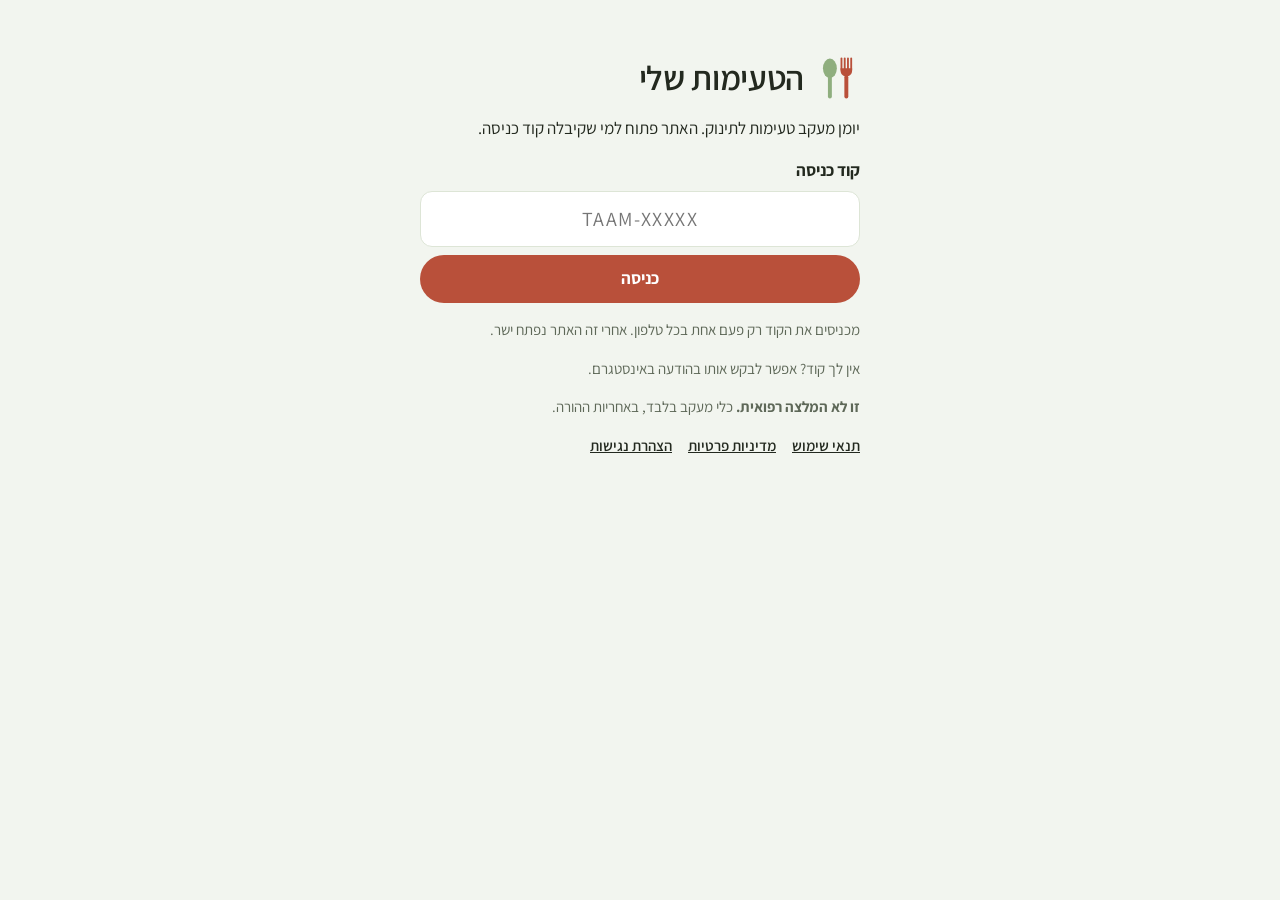
==== commit cc45edf9: "Five-times print table, 'tracking diary' wording, '+ given today' opens the food window, editing tas" ====
--- a/index.html
+++ b/index.html
@@ -3,8 +3,8 @@
 <head>
 <meta charset="utf-8">
 <meta name="viewport" content="width=device-width, initial-scale=1, viewport-fit=cover">
-<title>הטעימות שלי: יומן טעימות לתינוק</title>
-<meta name="description" content="יומן טעימות לתינוק בעברית: מה נתת, מתי, כמה וכמה פעמים. בחינם, בלי הרשמה, הכול נשמר רק בטלפון שלך. מעקב בלבד, לא המלצה רפואית.">
+<title>הטעימות שלי: יומן מעקב טעימות לתינוק</title>
+<meta name="description" content="יומן מעקב טעימות לתינוק בעברית: מה נתת, מתי, כמה וכמה פעמים. בחינם, בלי הרשמה, הכול נשמר רק בטלפון שלך. מעקב בלבד, לא המלצה רפואית.">
 <link rel="canonical" href="https://avitalshuster.github.io/hateimot-sheli/">
 <meta name="theme-color" content="#f2f5ef" media="(prefers-color-scheme: light)">
 <meta name="theme-color" content="#171b15" media="(prefers-color-scheme: dark)">
@@ -14,8 +14,8 @@
 <meta name="apple-mobile-web-app-title" content="הטעימות שלי">
 <meta property="og:type" content="website">
 <meta property="og:locale" content="he_IL">
-<meta property="og:title" content="הטעימות שלי: יומן טעימות לתינוק">
-<meta property="og:description" content="יומן טעימות לתינוק בעברית: מה נתת, מתי, כמה וכמה פעמים. בחינם, בלי הרשמה, הכול נשמר רק בטלפון שלך. מעקב בלבד, לא המלצה רפואית.">
+<meta property="og:title" content="הטעימות שלי: יומן מעקב טעימות לתינוק">
+<meta property="og:description" content="יומן מעקב טעימות לתינוק בעברית: מה נתת, מתי, כמה וכמה פעמים. בחינם, בלי הרשמה, הכול נשמר רק בטלפון שלך. מעקב בלבד, לא המלצה רפואית.">
 <meta property="og:image" content="https://avitalshuster.github.io/hateimot-sheli/og-image.png">
 <meta property="og:image:width" content="1200">
 <meta property="og:image:height" content="630">
@@ -113,6 +113,7 @@
   --ink: #23291f;
   --muted: #5e6858;
   --line: #dde5d6;
+  --grid: #b9c5af;        /* table lines that must show */
   --spoon: #8fae7e;       /* pea green: a dot that got filled */
   --spoon-empty: #dbe5d3;
   --accent: #b9503a;      /* peach-coral: the one action */
@@ -127,13 +128,13 @@
 }
 @media (prefers-color-scheme: dark) {
   :root:not([data-theme="light"]) {
-    --ground: #171b15; --surface: #20261d; --ink: #eaf0e5; --muted: #a7b29f; --line: #343d2f;
+    --ground: #171b15; --surface: #20261d; --ink: #eaf0e5; --muted: #a7b29f; --line: #343d2f; --grid: #56634d;
     --spoon: #a3c290; --spoon-empty: #3a4534; --accent: #f09a7a; --accent-ink: #2a1610;
     --flag: #e8a96a; --flag-bg: #3a2e22; --focus: #8fb4ff; color-scheme: dark;
   }
 }
 :root[data-theme="dark"] {
-  --ground: #171b15; --surface: #20261d; --ink: #eaf0e5; --muted: #a7b29f; --line: #343d2f;
+  --ground: #171b15; --surface: #20261d; --ink: #eaf0e5; --muted: #a7b29f; --line: #343d2f; --grid: #56634d;
   --spoon: #a3c290; --spoon-empty: #3a4534; --accent: #f09a7a; --accent-ink: #2a1610;
   --flag: #e8a96a; --flag-bg: #3a2e22; --focus: #8fb4ff; color-scheme: dark;
 }
@@ -291,14 +292,22 @@
 .pv-head h2 { font-size: 26px; }
 .pv-head p { margin: 4px 0 0; font-size: 14px; color: var(--muted); }
 .pv-demo { font-size: 14px; color: var(--muted); margin: 0; }
-.tbl-wrap { overflow-x: auto; border: 1px solid var(--line); border-radius: var(--r2); background: var(--surface); }
-table.log { border-collapse: collapse; width: 100%; min-width: 620px; font-size: 14px; }
-.log th, .log td { border-bottom: 1px solid var(--line); padding: 8px 10px; text-align: start; vertical-align: top; }
+.tbl-wrap { overflow-x: auto; border: 1px solid var(--grid); border-radius: var(--r2); background: var(--surface); }
+table.log { border-collapse: collapse; width: 100%; min-width: 720px; font-size: 14px; table-layout: fixed; }
+.log th, .log td { border: 1px solid var(--grid); padding: 6px 8px; text-align: start; vertical-align: top; }
+.log col.name { width: 16%; }
+.log .slot { display: grid; gap: 4px; }
+.log .slot > span { display: flex; align-items: flex-end; gap: 4px; }
+.log .slot .l { flex: none; font-size: 11px; color: var(--muted); }
+.log .slot .v { flex: 1; min-width: 0; min-height: 1.4em; border-bottom: 1px dotted var(--grid); font-variant-numeric: tabular-nums; overflow-wrap: anywhere; }
+.log .slot > span.nw { display: grid; gap: 2px; align-items: start; }
+.log .slot .v.note { border-bottom: 0; line-height: 1.4em; min-height: 4.2em;
+  background: repeating-linear-gradient(to bottom, transparent 0, transparent calc(1.4em - 1px), var(--grid) calc(1.4em - 1px), var(--grid) 1.4em); }
+.log .more { display: block; font-size: 11px; font-weight: 400; color: var(--muted); }
 .log thead th { font-size: 13px; color: var(--muted); font-weight: 700; background: var(--ground); }
 .log tbody th.cat { background: var(--ground); font-family: var(--font-display); font-weight: 600; font-size: 15px; color: var(--ink); }
 .log td.n { font-variant-numeric: tabular-nums; }
-.log tr.blank td { height: 34px; }
-.log td.ticks { letter-spacing: 4px; color: var(--muted); white-space: nowrap; }
+
 .seg { display: inline-flex; flex-wrap: wrap; gap: 4px; padding: 4px; background: var(--surface); border: 1px solid var(--line); border-radius: 999px; justify-self: start; }
 .seg label { position: relative; display: inline-flex; align-items: center; min-height: 40px; padding: 0 16px; border-radius: 999px; font-weight: 600; font-size: 15px; cursor: pointer; }
 .seg input { position: absolute; opacity: 0; inset: 0; margin: 0; cursor: pointer; }
@@ -323,11 +332,17 @@
   @page { size: A4; margin: 12mm; }
   body { background: #fff; color: #000; padding: 0; font-size: 12px; }
   body::before, .wrap, .pv-actions, .pv-demo, .seg, .toast, dialog { display: none !important; }
-  .log td.ticks { color: #000; }
+  .log .slot .l, .log .more { color: #333; }
+  .log .slot .v { border-bottom-color: #bbb; }
   .pv { display: grid !important; max-width: none; }
   .tbl-wrap { overflow: visible; border: 0; }
   table.log { min-width: 0; font-size: 11px; }
-  .log th, .log td, .log thead th { border: 1px solid #999; padding: 4px 6px; color: #000; }
+  .log th, .log td, .log thead th { border: 1px solid #888; padding: 3px 5px; color: #000; }
+  .log .slot { gap: 2px; }
+  .log .slot .l { font-size: 9px; }
+  .log .slot .v { min-height: 1.3em; }
+  .log .slot .v.note { line-height: 1.25em; min-height: 3.75em; -webkit-print-color-adjust: exact; print-color-adjust: exact;
+    background: repeating-linear-gradient(to bottom, transparent 0, transparent calc(1.25em - 1px), #bbb calc(1.25em - 1px), #bbb 1.25em); }
   .log thead th, .log tbody th.cat { background: #eee !important; -webkit-print-color-adjust: exact; print-color-adjust: exact; }
   .log tr { break-inside: avoid; }
   .pv-head p { color: #000; }
@@ -390,7 +405,7 @@
       </svg>
     <h1>הטעימות שלי</h1>
   </div>
-  <p>יומן טעימות לתינוק. האתר פתוח למי שקיבלה קוד כניסה.</p>
+  <p>יומן מעקב טעימות לתינוק. האתר פתוח למי שקיבלה קוד כניסה.</p>
   <form id="gateForm" novalidate>
     <label for="gateCode">קוד כניסה</label>
     <input id="gateCode" type="text" autocomplete="off" autocapitalize="characters" spellcheck="false" placeholder="TAAM-XXXXX" maxlength="20" aria-describedby="gateErr">
@@ -541,7 +556,8 @@
   </div>
   <div class="tbl-wrap">
     <table class="log">
-      <thead><tr><th scope="col">מאכל</th><th scope="col">פעם ראשונה</th><th scope="col">כמות בפעם הראשונה</th><th scope="col">כמה פעמים</th><th scope="col">פעם אחרונה</th><th scope="col">תגובה / הערות</th></tr></thead>
+      <colgroup><col class="name"><col><col><col><col><col></colgroup>
+      <thead><tr><th scope="col">מאכל</th><th scope="col">פעם 1</th><th scope="col">פעם 2</th><th scope="col">פעם 3</th><th scope="col">פעם 4</th><th scope="col">פעם 5</th></tr></thead>
       <tbody id="pvBody"></tbody>
     </table>
   </div>
@@ -677,7 +693,7 @@
     </dl>
     <form id="entryForm">
       <fieldset>
-        <legend>רישום פעם חדשה</legend>
+        <legend id="eLegend">רישום פעם חדשה</legend>
         <div class="field">
           <label for="eDate">תאריך</label>
           <input id="eDate" type="date" required>
@@ -699,7 +715,7 @@
           <label for="eNote">הערה (לא חובה)</label>
           <textarea id="eNote" maxlength="300" placeholder="למשל: מעורבב בבטטה, אהב/ה מאוד"></textarea>
         </div>
-        <button class="save" type="submit">שמירה</button>
+        <button class="save" type="submit" id="eSave">שמירה</button>
       </fieldset>
     </form>
     <div>
@@ -786,6 +802,7 @@
     { id: "meh", label: "ככה ככה" },
     { id: "no", label: "לא אהב/ה" }
   ];
+  /* storage names keep the first working title on purpose: changing them would lose what people already recorded */
   var KEY = "bis-rishon:v2", KEY_OLD = "bis-rishon:v1";
   function likeLabel(id) { var l = LIKE.filter(function (x) { return x.id === id; })[0]; return l ? l.label : ""; }
 
@@ -1035,13 +1052,11 @@
     t.textContent = givenToday ? "✓ היום" : "+ נתתי היום";
     t.setAttribute("aria-label", t.textContent + ": " + name);
     t.addEventListener("click", function () {
-      if (givenToday) { openSheet(name); return; }
-      (state.entries[name] = state.entries[name] || []).push({ date: todayIso(), amount: "", react: "none", like: "", note: "" });
-      persist();
-      var fresh = row(name); li.replaceWith(fresh);
-      renderSummary(); renderBackup(); refreshCount(catOf(name));
-      fresh.querySelector(".today").focus();
-      toast("נרשם: " + name + " היום");
+      if (givenToday) {
+        var todays = (state.entries[name] || []).filter(function (e) { return e.date === todayIso(); });
+        openSheet(name, todays[todays.length - 1]); return;
+      }
+      openSheet(name);
     });
     li.appendChild(open); li.appendChild(t);
     return li;
@@ -1240,6 +1255,7 @@
       del.addEventListener("click", function () {
         var arr = state.entries[current]; var i = arr.indexOf(e);
         if (i !== -1) arr.splice(i, 1);
+        if (editing === e) resetForm();
         if (e.meal) {
           var food = current;
           state.meals.forEach(function (m) { if (m.id === e.meal) m.foods = m.foods.filter(function (f) { return f !== food; }); });
@@ -1247,19 +1263,36 @@
         }
         persist(); renderAll(); toast("נמחק");
       });
-      li.appendChild(d); li.appendChild(del); h.appendChild(li);
-    });
-  }
-  function openSheet(name) {
-    current = name; chosenReact = "none"; chosenLike = "";
-    el("eDate").value = todayIso(); el("eDate").max = todayIso();
-    el("eAmount").value = ""; el("eNote").value = "";
-    renderReact(); renderLike(); renderAmounts(); renderSheet();
+      var edit = document.createElement("button"); edit.type = "button"; edit.className = "del"; edit.textContent = "עריכה";
+      edit.setAttribute("aria-label", "עריכה: הרישום מ-" + fmtDate(e.date));
+      edit.addEventListener("click", function () { startEdit(e); el("eDate").focus(); el("entryForm").scrollIntoView({ block: "start", behavior: "smooth" }); });
+      var acts = document.createElement("span"); acts.style.display = "flex"; acts.style.gap = "8px"; acts.style.flex = "none";
+      acts.appendChild(edit); acts.appendChild(del);
+      li.appendChild(d); li.appendChild(acts); h.appendChild(li);
+    });
+  }
+  var editing = null;   /* the tasting being edited, or null for a new one */
+  function resetForm() {
+    editing = null; chosenReact = "none"; chosenLike = "";
+    el("eDate").value = todayIso(); el("eAmount").value = ""; el("eNote").value = "";
+    el("eLegend").textContent = "רישום פעם חדשה"; el("eSave").textContent = "שמירה";
+    renderReact(); renderLike(); renderAmounts();
+  }
+  function startEdit(e) {
+    editing = e; chosenReact = e.react; chosenLike = e.like || "";
+    el("eDate").value = e.date; el("eAmount").value = e.amount || ""; el("eNote").value = e.note || "";
+    el("eLegend").textContent = "עריכת הפעם מ-" + fmtDate(e.date); el("eSave").textContent = "שמירת השינויים";
+    renderReact(); renderLike(); renderAmounts();
+  }
+  function openSheet(name, editEntry) {
+    current = name; el("eDate").max = todayIso();
+    if (editEntry) startEdit(editEntry); else resetForm();
+    renderSheet();
     var d = el("sheet");
     if (d.showModal) d.showModal(); else d.setAttribute("open", "");
   }
   function closeSheet() { var d = el("sheet"); if (d.close) d.close(); else d.removeAttribute("open"); }
-  el("sheet").addEventListener("close", function () { current = null; resetRemoveOwn(); });
+  el("sheet").addEventListener("close", function () { current = null; editing = null; resetRemoveOwn(); });
   var removeArmed = null;
   function resetRemoveOwn() { clearTimeout(removeArmed); removeArmed = null; el("removeOwn").textContent = "הסרה מהמאכלים שלי"; }
   el("removeOwn").addEventListener("click", function () {
@@ -1281,10 +1314,13 @@
   el("eAmount").addEventListener("input", renderAmounts);
   el("entryForm").addEventListener("submit", function (ev) {
     ev.preventDefault();
-    var date = el("eDate").value || todayIso();
-    add(current, { date: date, amount: el("eAmount").value.trim(), react: chosenReact, like: chosenLike, note: el("eNote").value.trim() });
-    el("eAmount").value = ""; el("eNote").value = ""; chosenReact = "none"; chosenLike = ""; renderReact(); renderLike(); renderAmounts();
-    toast("נשמר");
+    var date = el("eDate").value || todayIso(), name = current;
+    var fields = { date: date, amount: el("eAmount").value.trim(), react: chosenReact, like: chosenLike, note: el("eNote").value.trim() };
+    var wasEdit = !!editing;
+    if (editing) { Object.keys(fields).forEach(function (k) { editing[k] = fields[k]; }); }
+    else (state.entries[name] = state.entries[name] || []).push(fields);
+    persist(); closeSheet(); renderAll();
+    toast(wasEdit ? "השינויים נשמרו: " + name : "נרשם: " + name + (date === todayIso() ? " היום" : " ב-" + fmtDate(date)));
   });
 
   /* meal: several foods logged at once */
@@ -1416,15 +1452,31 @@
   /* printable table */
   function fullDate(s) { var p = s.split("-"); return p[2] + "." + p[1] + "." + p[0].slice(2); }
   function td(tr, text, cls) { var c = document.createElement("td"); c.textContent = text; if (cls) c.className = cls; tr.appendChild(c); }
+  /* each row: the food, then 5 times; every time has a date and, under it, amount / notes */
+  var TIMES = 5;
+  function slot(tr, date, note) {
+    var c = document.createElement("td"); var w = document.createElement("div"); w.className = "slot";
+    w.innerHTML = '<span><span class="l">תאריך</span><span class="v"></span></span><span class="nw"><span class="l">כמות / הערות</span><span class="v note"></span></span>';
+    var v = w.querySelectorAll(".v"); v[0].textContent = date || ""; v[1].textContent = note || "";
+    c.appendChild(w); tr.appendChild(c);
+  }
+  function nameCell(tr, name, more) {
+    var th = document.createElement("th"); th.scope = "row"; th.textContent = name;
+    if (more) { var m = document.createElement("span"); m.className = "more"; m.textContent = more; th.appendChild(m); }
+    tr.appendChild(th);
+  }
   function blankRow(body, name) {
-    var tr = document.createElement("tr"); tr.className = "blank";
-    var nameCell = document.createElement("th"); nameCell.scope = "row"; nameCell.textContent = name; tr.appendChild(nameCell);
-    td(tr, ""); td(tr, ""); td(tr, "○○○○○○", "ticks"); td(tr, ""); td(tr, "");
+    var tr = document.createElement("tr"); nameCell(tr, name);
+    for (var i = 0; i < TIMES; i++) slot(tr, "", "");
     body.appendChild(tr);
   }
   function catRow(body, label) {
     var hr = document.createElement("tr"); var th = document.createElement("th");
-    th.colSpan = 6; th.className = "cat"; th.scope = "colgroup"; th.textContent = label; hr.appendChild(th); body.appendChild(hr);
+    th.colSpan = TIMES + 1; th.className = "cat"; th.scope = "colgroup"; th.textContent = label; hr.appendChild(th); body.appendChild(hr);
+  }
+  function entryNote(e) {
+    var r = REACT.filter(function (x) { return x.id === e.react; })[0];
+    return [e.amount, e.react !== "none" && r ? r.label : "", likeLabel(e.like), e.note].filter(Boolean).join(", ");
   }
   function renderPrint() {
     var empty = el("pvEmpty").checked;
@@ -1432,7 +1484,7 @@
     el("pvTitle").textContent = empty
       ? (name ? "טבלת הטעימות של " + name : "טבלת טעימות")
       : (name ? "יומן הטעימות של " + name : "יומן טעימות");
-    el("pvDate").textContent = empty ? (name ? "" : "שם: ________________   ") + "בכל פעם שנותנים, מסמנים עיגול בעמודה ׳כמה פעמים׳." : "הודפס ב-" + fullDate(todayIso());
+    el("pvDate").textContent = empty ? (name ? "" : "שם: ________________   ") + "בכל פעם שנותנים, ממלאים משבצת: תאריך, ומתחתיו כמות והערות." : "הודפס ב-" + fullDate(todayIso());
     var body = el("pvBody"); body.textContent = "";
     if (empty) {
       CATS.forEach(function (c) {
@@ -1450,19 +1502,20 @@
       if (!foods.length) return;
       catRow(body, c.label);
       foods.forEach(function (n) {
-        var l = entriesOf(n); var tr = document.createElement("tr");
-        var nameCell = document.createElement("th"); nameCell.scope = "row"; nameCell.textContent = n; tr.appendChild(nameCell);
-        var notes = l.filter(function (e) { return e.react !== "none" || e.note || e.like; }).map(function (e) {
-          var r = REACT.filter(function (x) { return x.id === e.react; })[0];
-          return fmtDate(e.date) + ": " + [e.react !== "none" && r ? r.label : "", likeLabel(e.like), e.note].filter(Boolean).join(", ");
-        });
-        td(tr, fullDate(l[0].date), "n"); td(tr, l[0].amount || ""); td(tr, String(l.length), "n");
-        td(tr, fullDate(l[l.length - 1].date), "n"); td(tr, notes.join(" | "));
-        body.appendChild(tr);
+        var l = entriesOf(n);
+        for (var from = 0; from < l.length; from += TIMES) {
+          var tr = document.createElement("tr");
+          nameCell(tr, n, from ? "פעמים " + (from + 1) + "–" + Math.min(from + TIMES, l.length) : (l.length > TIMES ? "סה״כ " + l.length + " פעמים" : ""));
+          for (var i = from; i < from + TIMES; i++) {
+            var e = l[i];
+            slot(tr, e ? fullDate(e.date) : "", e ? entryNote(e) : "");
+          }
+          body.appendChild(tr);
+        }
       });
     });
     if (!body.children.length) {
-      var tr = document.createElement("tr"); var c = document.createElement("td"); c.colSpan = 6;
+      var tr = document.createElement("tr"); var c = document.createElement("td"); c.colSpan = TIMES + 1;
       c.textContent = "עוד לא נרשם כלום. אפשר לבחור למעלה ׳טבלה ריקה למילוי ביד׳."; tr.appendChild(c); body.appendChild(tr);
     }
   }
@@ -1515,7 +1568,7 @@
     db.backupAt = todayIso(); persist();
     var blob = new Blob([JSON.stringify(db, null, 2)], { type: "application/json" });
     var a = document.createElement("a");
-    a.href = URL.createObjectURL(blob); a.download = "bis-rishon-backup-" + todayIso() + ".json";
+    a.href = URL.createObjectURL(blob); a.download = "hateimot-sheli-backup-" + todayIso() + ".json";
     document.body.appendChild(a); a.click();
     setTimeout(function () { URL.revokeObjectURL(a.href); a.remove(); }, 1500);
     renderBackup(); toast("נוצר קובץ גיבוי");
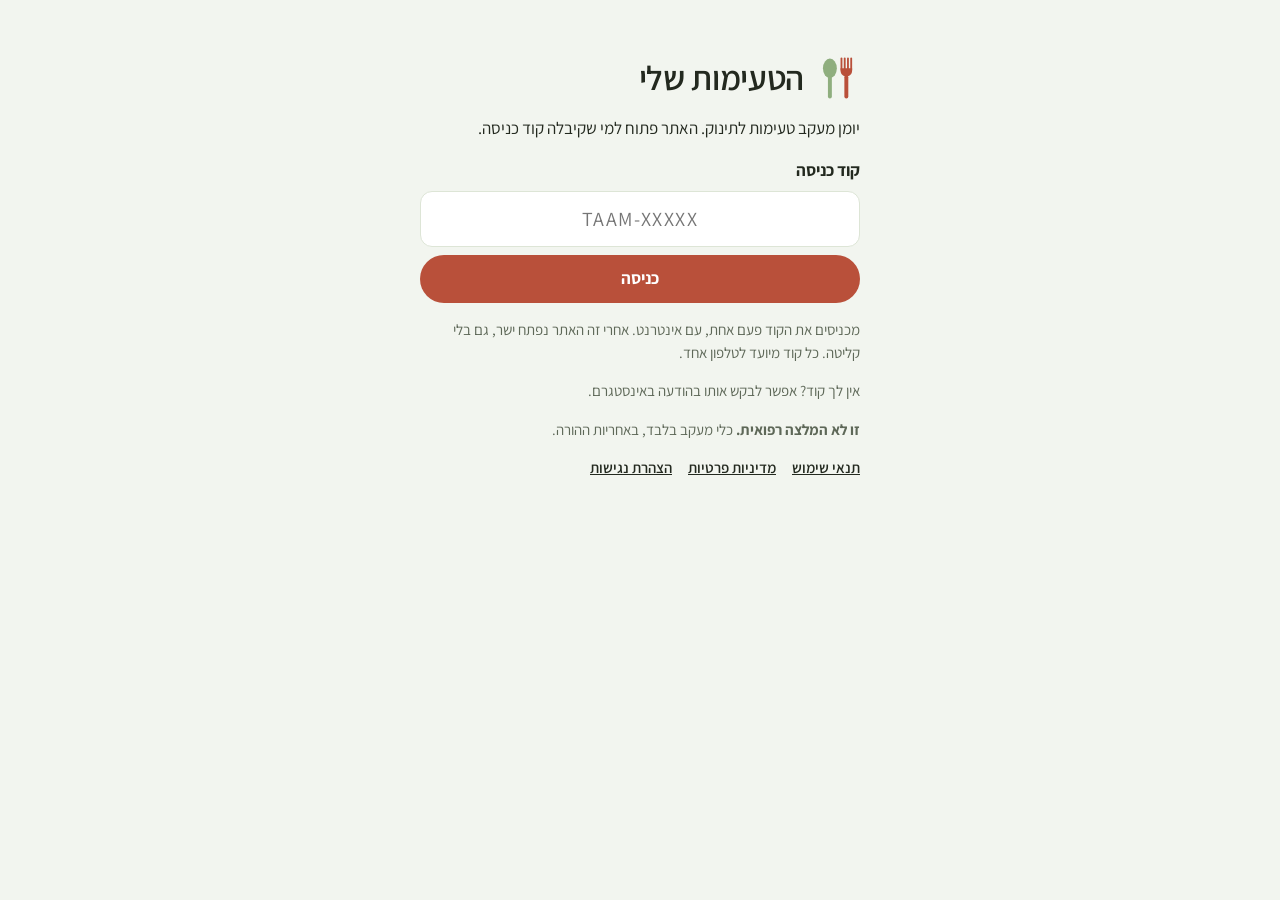
==== commit ed40b188: "Each code works on one phone (checked by the code checker), log out for now or for good, privacy pol" ====
--- a/index.html
+++ b/index.html
@@ -220,6 +220,17 @@
 .gate nav { display: flex; flex-wrap: wrap; gap: var(--s2) var(--s4); font-size: 15px; }
 .gate nav a { color: var(--ink); font-weight: 600; }
 
+/* log out */
+.lo-opts { display: grid; gap: var(--s2); }
+.lo-opt { display: flex; gap: var(--s3); align-items: flex-start; border: 1px solid var(--line); border-radius: var(--r2); padding: var(--s3); cursor: pointer; background: var(--surface); }
+.lo-opt:has(input:checked) { border-color: var(--accent); box-shadow: inset 0 0 0 1px var(--accent); }
+.lo-opt input { margin-top: 4px; width: 18px; height: 18px; accent-color: var(--accent); flex: none; }
+.lo-opt b { display: block; }
+.lo-opt .meta { display: block; }
+.lo-warn { background: var(--flag-bg); color: var(--ink); border-radius: var(--r1); padding: var(--s2) var(--s3); font-size: 15px; display: grid; gap: 4px; }
+.box .err { color: var(--flag); font-weight: 700; font-size: 15px; margin: 0; }
+.box h3 { font-size: 18px; }
+
 /* example banner */
 .example {
   display: flex; flex-wrap: wrap; align-items: center; justify-content: space-between; gap: var(--s2) var(--s3);
@@ -412,7 +423,7 @@
     <p class="err" id="gateErr" role="alert" hidden></p>
     <button class="save" type="submit">כניסה</button>
   </form>
-  <p class="small">מכניסים את הקוד רק פעם אחת בכל טלפון. אחרי זה האתר נפתח ישר.</p>
+  <p class="small">מכניסים את הקוד פעם אחת, עם אינטרנט. אחרי זה האתר נפתח ישר, גם בלי קליטה. כל קוד מיועד לטלפון אחד.</p>
   <p class="small">אין לך קוד? אפשר לבקש אותו בהודעה באינסטגרם.</p>
   <p class="small"><b>זו לא המלצה רפואית.</b> כלי מעקב בלבד, באחריות ההורה.</p>
   <nav aria-label="מסמכים"><a href="#terms">תנאי שימוש</a><a href="#privacy">מדיניות פרטיות</a><a href="#accessibility">הצהרת נגישות</a></nav>
@@ -529,6 +540,28 @@
         <button class="primary" type="button" id="installBtn" hidden>התקנה בלחיצה</button>
       </div>
     </section>
+    <section class="tools" aria-labelledby="hLogout">
+      <h2 id="hLogout">יציאה</h2>
+      <div class="row"><button class="ghost" type="button" id="logoutBtn" aria-expanded="false" aria-controls="logoutBox">התנתקות</button></div>
+      <div class="box" id="logoutBox" hidden>
+        <h3 id="loTitle">איך להתנתק?</h3>
+        <div class="lo-opts" role="radiogroup" aria-labelledby="loTitle">
+          <label class="lo-opt"><input type="radio" name="loMode" id="loTemp" value="temp" checked>
+            <span><b>יציאה זמנית</b><span class="meta">הקוד נשאר שמור לטלפון הזה, וכל הרישומים נשארים. כדי לחזור, מקלידים שוב את אותו קוד.</span></span></label>
+          <label class="lo-opt"><input type="radio" name="loMode" id="loForever" value="forever">
+            <span><b>יציאה לתמיד מהטלפון הזה</b><span class="meta">הקוד ישתחרר, ואפשר יהיה להשתמש בו בטלפון אחר (למשל בטלפון חדש). כל הרישומים בטלפון הזה יימחקו.</span></span></label>
+        </div>
+        <div class="lo-warn" id="loWarn" hidden>
+          <span>לפני שמוחקים, כדאי לשמור קובץ גיבוי. בטלפון החדש אפשר לשחזר ממנו את כל הרישומים.</span>
+          <button class="linkbtn" type="button" id="loBackup">שמירת קובץ גיבוי עכשיו</button>
+        </div>
+        <p class="err" id="loErr" role="alert" hidden></p>
+        <div class="row">
+          <button class="danger" type="button" id="loGo">התנתקות</button>
+          <button class="ghost" type="button" id="loCancel">ביטול</button>
+        </div>
+      </div>
+    </section>
     <p><b>אין באתר המלצה רפואית. השימוש באחריות ההורה בלבד.</b></p>
     <p>הכול נשמר רק בטלפון הזה. אין הרשמה, ואף אחד אחר לא רואה את מה שרשמת.</p>
     <p>בכל חשש לתגובה פני לרופא/ה. במצב חירום: מד״א <b>101</b>.</p>
@@ -613,19 +646,20 @@
   <article aria-labelledby="h-privacy">
     <h2 id="h-privacy" tabindex="-1">מדיניות פרטיות</h2>
     <p class="updated">עודכן לאחרונה: 06.11.2026</p>
-    <p class="short"><b>בקצרה:</b> אנחנו לא אוספים עלייך או על התינוק שום מידע. כל מה שאת רושמת נשאר רק בטלפון שלך.</p>
+    <p class="short"><b>בקצרה:</b> כל מה שאת רושמת על התינוק נשאר רק בטלפון שלך. האתר שומר רק מתי הופעל קוד הכניסה שלך, ובאיזה מכשיר (מספר אקראי, לא מספר טלפון).</p>
 
     <h3>מה נשמר ואיפה</h3>
     <p>שם הילד/ה, המאכלים, התאריכים, הכמויות, התגובות וההערות שאת רושמת נשמרים רק בזיכרון הדפדפן במכשיר שלך (טכנולוגיה שנקראת localStorage). המידע הזה לא נשלח לבעלת האתר ולא לאף גורם אחר, ובעלת האתר לא יכולה לראות אותו.</p>
     <h3>קוד הכניסה</h3>
-    <p>קוד הכניסה נשמר רק בטלפון שלך, כדי שלא תצטרכי להקליד אותו שוב. האתר לא יודע מי נכנסה, מתי וכמה פעמים.</p>
+    <p>קוד הכניסה נשמר בטלפון שלך, כדי שלא תצטרכי להקליד אותו שוב.</p>
+    <p>בכניסה הראשונה האתר בודק את הקוד מול שירות קטן שמופעל בחשבון Cloudflare של בעלת האתר, כדי לוודא שכל קוד משמש בטלפון אחד בלבד. נשמרים: הקוד, התאריך והשעה שבהם הופעל, ומספר מזהה אקראי שנוצר בטלפון שלך. המספר הזה לא מגלה מי את: הוא לא מספר הטלפון, לא שם ולא מיקום. אחרי הכניסה הראשונה האתר לא פונה לשירות הזה שוב, ולא יודע כמה פעמים נכנסת או מה רשמת.</p>
     <p>בעלת האתר רושמת לעצמה למי נשלח כל קוד (למשל שם המשתמש באינסטגרם), רק כדי שאפשר יהיה לבטל קוד אם צריך. הרשימה הזו נשמרת אצלה באופן פרטי, לא מועברת לאף אחד ולא משמשת לשום מטרה אחרת. אפשר לבקש ממנה למחוק את הרישום שלך בכל עת.</p>
 
     <h3>מה אין באתר</h3>
     <ul>
-      <li>אין הרשמה ואין חשבון משתמש. הכניסה היא עם קוד כניסה בלבד, בלי שם, אימייל או טלפון.</li>
+      <li>אין הרשמה ואין חשבון משתמש. הכניסה היא עם קוד כניסה בלבד, בלי שם, אימייל או מספר טלפון.</li>
       <li>אין עוגיות (cookies).</li>
-      <li>אין כלי סטטיסטיקה, פיקסלים או מעקב.</li>
+      <li>אין כלי סטטיסטיקה, פיקסלים או מעקב. הפנייה היחידה החוצה היא בדיקת הקוד בכניסה הראשונה.</li>
       <li>אין פרסומות.</li>
     </ul>
     <p>אם זה ישתנה בעתיד, למשל אם יתווסף כלי סטטיסטיקה, נעדכן את המדיניות הזו לפני כן, ובמידת הצורך נבקש את הסכמתך.</p>
@@ -634,7 +668,7 @@
     <p>כל מי שיש לו גישה למכשיר ולדפדפן שבהם רשמת. כשאת מעתיקה סיכום או מדפיסה טבלה, את מחליטה למי להעביר אותם.</p>
 
     <h3>איך מוחקים</h3>
-    <p>אפשר למחוק רישום מתוך חלון המאכל, או למחוק יומן שלם של ילד/ה. כדי למחוק הכול, אפשר לנקות את נתוני האתר בהגדרות הדפדפן.</p>
+    <p>אפשר למחוק רישום מתוך חלון המאכל, או למחוק יומן שלם של ילד/ה. כדי למחוק הכול: בתחתית האתר ← ״התנתקות״ ← ״יציאה לתמיד מהטלפון הזה״. זה מוחק את כל הרישומים מהטלפון, ומסמן שהקוד שוחרר.</p>
 
     <h3>קובץ גיבוי</h3>
     <p>כשאת שומרת קובץ גיבוי, הוא נשמר במכשיר שלך. את מחליטה איפה לשמור אותו ולמי לשלוח אותו. בעלת האתר לא מקבלת עותק.</p>
@@ -1616,6 +1650,27 @@
   /* entry code: checked against a list of fingerprints of valid codes; the code itself is never stored in the page */
   var ACCESS = ["d106a5c1cd243b4ec9e933af4e4b7e9f357323940697937aab7bf01de1f9196f","b92818c408d7c57c181e89cc5090af50a1dd72595a28a559949e421e25d262d7","014ffe3fbd93f0185d156cc6a04597e525e82431a00b79a246d4dced8e170a5b","380bfc1892b46f9884fe3c035aa99db7109a3a99f1527a4b51d0438146888820","926771afbcdded8ae3f41089980fc3ec4780173433215ab364113f7fa5e66bd0","46db6b4c803473de27b4f614dc0bb484f96b16738f4ca746e29639ee100f9450","d83a88ddc3a3dfd3414b64c92b0593390c2774f3e53a7fdbe06f88ff8585a33d","b25c6bcea843ee3d1dccf29b65c8be8d717f890138d2f434fad202c4e22a7797","7ebc967526e111415267e7b0e392831b37a59fbd648b5fc660f1528c6073330a","92d90e11a4d82794a9b6c6ee171ba0e5c5138e4f3b5d1dc18e80bf5cf05719b2","ea36b008fdca8abb42e054bd3bf8536f88748a52226e76c11a56c69ec733cf21","a26e923ea2b770ec3ffd226549867b9a9d0f64aff1ba5d8b622515dbdbb20278","bb7b47688af4e5063733e043445b1e8abac3a7bf7ca0a50feed26dd71563a3a4","667b28be6e0ab8a41aa79fc172c02fdad54c5423cdeaf36468b4ef8a88b3991b","9e6e2a3b8c6e8929fb616374f2c70aca6f557c9a2b623bc2a5364b9badf21a37","ec16fd4d627e415b15a980df39616941e7e3f8b6f321229766b934fad08dde08","434bb74f0ae8e80ff97e813d0fc5d55af2cc58edbb2d1883a0fbf4e23407bcf8","e792ead7cef05aede279967eeb49bcb2514d1db439a0a115a6b81b11539d1505","f4683571271f173e520301698443460f301ae3179fa7cf062e9ee422eaa076fe","b44b14da6516ef2f391c8e422510c13c666a0acc73805b210186599b5b41488d","b681e2f5243b1624b898a3c724ee0a35cb538ea89d2393c4b5e86959253a8ed6","3ff9c9caafe9e5da4de310da9bee73983024922a19e629e8ccfcdbbe35cb2c4c","6e4c6c682d189c0addfcf31021657e12f91b4b7402b752f917470aa9dbd94cbc","16f77088b6646fdacf56499135d41242c2b4734597a6ec6834a80d145b1770ad","a8da43278ebf59890dbf5925183b8a26be22b894149bd58add45b57c9d4a059f","b55f35c992bc32872f237e6789ce3c18d120aa9866010a069bf5eae67e53f3dd","3c527f49cacc89f33b255fb8485dffed450fa8a26afd37dc9156d1a70100e029","c65257c10d61356a749e5f1da76c6c9f4284eddbf4dad6b9f93f7f0e729fdcbe","c0aced64d62ef9d9002d408906533e65695fb091f98df3bdfa6bf0f8dcc20b04","1b0824b142830cecdb7dc9bc10d8e10a8e10da34aea55a738a703ba69e6c4c49","9a531d3238f67db0007e7711273624d27d1448afc8eeb366e83f6f8998322429","545bfc50534d05eec87bc5d452f1a435c391d44c696c0ae65da75a64387ce0dc","d1d6315dbfa552196518eff236723d96439085670a1afd1a782d68016f0bd867","55497b8c0bf653e9a632b285ffcca73477660c56deca7559082126f95c917aaa","cfa88d401d4b343b5a216cc80b69877202c552f6a17f60ec9df677dc9c66bd41","bc9d3d786f2010e3f0df84139eea7f311f2d3582732f1aca68955a828861fc68","4ca4f2161057039e9ded858ed445760f9351d5c96a25ead486e75f03b1a181b2","33300c579b38f2d719ab5c65ecd52d47dc117b4132a855b2974a40d138ef3ab7","84437c78a7dde370e6e7c5e529f9a1a930dba0bdf36cd20e6b7e2f449bc6a5b9","0df11be07a68d2d7e7e0eb72577126b21c95e4b7a1da41d1ef4903274a6cd6fd","a60e22dc1ac952e994e229469673232faefdd671d73f0f42a88b35f1332e4ded","5c6c1f99935fe30adf09e83e1e18054713f153f8454dc6f92328419ae7cf8492","082ee607d542f5e5f25bc6f7d48466c3529d79a85aad1be8900d8aa4b1e16008","d6682049f6f5240f248c9886ed91f23c2cecf00eccb34cbb0493b43cf6c7dc6d","d650cbab3e2c662008704c1187b992fb7950a432660b308d58274c0204867450","509e3eef6cbee580d32a258037be5fb70c09ebd0062ce069cad031c289321586","d188f9beea9cbaee3a4de1b845150ffb267c85a573ff74a60147ba9507a1c06c","0abf2657b6ae02dc64c38da6d8a8f2d069dc0bd3cb2cda92c359129fed001a4c","a2c8b1bc21484dd0c528203b66a28ebb2da5b468ff096e386baeabdf67d4e422","194cd8d254a6d418a3b7a3331987aeedbda7af02a7a2c7d4a8068afb13732019","77863ff8be862fae16ac0fdb8f2a6d10f1198fca6b3670223f4313ca710b9ba2","3fe88c259baf9f38e90aa0a9989c3959d7d4ee5c7fa5c12d9b7487d4d72ac1af","9f2d45e2bfa2fa5bee06d027d0400553c3ce00d8e5a56527d792059c9af0a316","034e91c6148319ab25992fe8ff606f2572fa0e361fd97d316da7e418ef652621","70d18245297b9b0a503f7f7a7725d356fc8d04f44ce4cac28aeb15b1db432e8a","17307a6fd98f86d86dc18cf02cd87da3096024b5c3e3edb4ffd27357a2e5e09f","30aa09fc4f7639665ff68e810d1835159f72d52022e41650089862dd93e6f5e4","6f40a9afb05ef59d23b07a951e9dcd90ffd02419ce1bd09756d908c8862205d8","7f78eddc0aa31c73f45933a89860918fcabaf29eb2a3c4b95db1d75c21a9010e","d0b0b2e1bf2b2f50dc9ee3e16dca48fba111f3e63c31d4b04f45aaf1bcb8d5c6","0e18ea30b40f87ddf608f85c34aa8feff48bfd40387ef79bd8a728d039854745","a0956ee37bb306e868867312d8808a8c05d4dcc69860a7e1ff1f784b07f262a3","0e9776ce70afc88c3db0eec258e3d1190d12c5cb9867cd9596684866acf9db17","7e69b1dc850e146cf3c5cb70882dea3f6bd9fac3451a85c7f9cea11aaa39a838","f0bfb10421c2459cf0e6c4ebc812acd2840569e3a824c5f2a9565fa8b731d471","d9d888c5a1a4ce3265ceac0436d6b1bbeb0ba8bc67c727a7d24e5069fd93a7fd","48d1197035beb677074e3edd8c6333a58b33170762064918bfe1fafd01967ca0","c6486ebbdef5105535f6e157bd69456fe6427c4e693bb4c58667d66543f8bea1","ac0461316e20ee7a842fc7612d1adbafe3a27fd02ae8a25bd3c4889dbed96b6b","30a7dff0a04e1ef90c56151d145d9355b67332fe80374172469004e37b849048","0c592ddad74f4b526522b56e79c465058bd3e0735cfe077d39cddbd485432b88","1f90eb6381bc520bfaa166b90a6c1d55dd832b53a3c5fe365805a70c6dc004f2","64d0ec7c9cff02297dd149d4a20844cc48a1d6c43cd614159192b89637a0e896","48f9021ec0a4b16404583c1edbc9d71339bc6a85f237e9dd81817486fd2b3a40","f3d597172c0f67fa5e927797b10760813ea1255a8aa8c69face2a753d4915c70","07c366fb90a3a953ae9cb2579fa33a9ff0986c4c8876f382379cfef9f25d7659","462b4074bf3747678feda6117e302b113f0c9762ef14c12c0fd8bf14a91d3a7d","49f06fce78f7babbd858dfa1a7431d1d804d04d6f1e6603bdd7c15b51340d99d","890e9624d0e61e91b4420b00a3ee4a0d0ac95fcc4fbc3992d992464e50a6bdc9","05548f3c8196c47ec4b51acf8ec3b93c7d31ca202001ac42688cdc128e26aa9d","b2b8157a6a2dac2e2996b10492faa7e0b59ffd57d77713cc70d392054bcadb39","66a70ad9bb4653f58f17093ad8fbe05aadd54f3313830220c7264fa79fda0c5c","8dc2a2e2407d5f710cdd64f4d7a0e4eb36c699d4ce8882978f0c01a5608aec77","d6ce0f03554085597d26ad1bb28fe0ec93f2ee5205da5a517346b228d0d909ab","bf089910a2da1451b91f68163864d20fe62c7d81d37ae741eb81c519e9bea766","dabdad00a762dbe5b472a925250afd94dc753df15a1cad3ba4bba982bce4fa0d","5e7ac59b03b3eb6422dd9c6c5202ae7423866396626015c9ffa0ffd9963c1522","7a2069631da8d09fe4d12b2a841b9de42f81a7f214c4d012c12d8c2eabd8ce79","6d7d8c8f23fb4f2596f8e60430c474639f92b9692d0cdab1cc6c9229042c1016","9224e6e59c116713d2f1ad02e733c79d1103f4c47b629d75aa8be086c72cc904","6e21cb6317789002995a835eddeb60c61e9113ec7e15735800eaa62737fcdf53","bcaeaf2ef394a7efefede38a5543432c508741e0d16acb6855984f10cf19cffe","4072f1310d7666329cea73b9eeffc6ae71c689f82c05b55e5584f923372dccdc","dc184ccd504e0d4a7caba3366d192ff3ef01e64bec044c681062ea2bc37764de","bdb243ce5771ecb60090b2c53802f433fcb0d1cd5fc908257f6f1b606d0cc211","f4090efe1df966f89f99c0955b59926dc4cdd03f5ec82f25934d823082aadd3a","ff0af34ad1950f38143dfe4c905e4ffe3b3091c299865f7044e87c175129f27d","ba80b371829324a09204521d0274d25d932954fb6ef24935cfd21d0336acd8e9","624420b7f19922fdfa1a7ca13422b094d1ec9c1af7e5438169b7186a6b605635","756b627c15f6f08d3bb6cb505f41ee26fbb643c25dfa441bf1192e8dbe9364a8"];
   var ACCESS_KEY = "hateimot-sheli:code";
+  /* the code checker (Cloudflare Worker): locks each code to the phone that used it first. Empty = not connected yet. */
+  var CODE_SERVER = "https://hateimot-codes.avital-shusterman-edri.workers.dev/"; /* filled in by tools/build.py for the real site; the demo stays without it */
+  var DEVICE_KEY = "hateimot-sheli:device";
+  function deviceId() {
+    var id = ""; try { id = localStorage.getItem(DEVICE_KEY) || ""; } catch (err) {}
+    if (!/^[a-z0-9]{12}$/.test(id)) {
+      var a = new Uint8Array(12); crypto.getRandomValues(a);
+      id = Array.prototype.map.call(a, function (b) { return "abcdefghijkmnpqrstuvwxyz23456789"[b % 32]; }).join("");
+      try { localStorage.setItem(DEVICE_KEY, id); } catch (err) {}
+    }
+    return id;
+  }
+  function claim(code, action) {
+    if (!CODE_SERVER) return Promise.resolve({ ok: true, released: action === "release" });
+    var ctl = window.AbortController ? new AbortController() : null;
+    var timer = setTimeout(function () { if (ctl) ctl.abort(); }, 12000);
+    return fetch(CODE_SERVER, { method: "POST", headers: { "Content-Type": "application/json" }, body: JSON.stringify({ code: code, device: deviceId(), action: action || "claim" }), signal: ctl ? ctl.signal : undefined })
+      .then(function (r) { return r.json(); })
+      .catch(function () { return { ok: false, reason: "offline" }; })
+      .then(function (res) { clearTimeout(timer); return res; });
+  }
   var unlocked = false;
   function normCode(c) { return String(c || "").toUpperCase().replace(/[^A-Z0-9]/g, ""); }
   function hashCode(c) {
@@ -1634,18 +1689,81 @@
     ev.preventDefault();
     var c = normCode(el("gateCode").value);
     if (!c) { gateError("צריך להקליד את הקוד שקיבלת."); el("gateCode").focus(); return; }
+    var btn = el("gateForm").querySelector(".save");
     hashCode(c).then(function (h) {
       if (ACCESS.indexOf(h) === -1) { gateError("הקוד לא מתאים. כדאי לבדוק שהוא הועתק בדיוק כמו שהוא."); el("gateCode").focus(); return; }
-      try { localStorage.setItem(ACCESS_KEY, c); } catch (err) {}
-      unlocked = true; gateError(""); showMain(); window.scrollTo(0, 0); toast("ברוכה הבאה!");
-    });
-  });
+      btn.disabled = true; btn.textContent = "בודקת את הקוד…"; gateError("");
+      claim(c).then(function (res) {
+        btn.disabled = false; btn.textContent = "כניסה";
+        if (!res || !res.ok) {
+          var why = res && res.reason;
+          gateError(why === "used" ? "הקוד הזה כבר נמצא בשימוש בטלפון אחר. אם החלפת טלפון, אפשר לבקש שנאפס אותו."
+            : why === "invalid" ? "הקוד לא מתאים. כדאי לבדוק שהוא הועתק בדיוק כמו שהוא."
+            : why === "offline" ? "בכניסה הראשונה צריך חיבור לאינטרנט. כדאי לנסות שוב כשיש קליטה."
+            : "משהו השתבש בבדיקת הקוד. כדאי לנסות שוב בעוד רגע.");
+          el("gateCode").focus(); return;
+        }
+        try { localStorage.setItem(ACCESS_KEY, c); localStorage.setItem("hateimot-sheli:claimed", c); } catch (err) {}
+        unlocked = true; showMain(); window.scrollTo(0, 0); toast("ברוכה הבאה!");
+      });
+    });
+  });
+  /* log out: for now (code and records stay) or for good (code freed, records on this phone deleted) */
+  function loMode() { return el("loForever").checked ? "forever" : "temp"; }
+  function renderLogout() {
+    var f = loMode() === "forever";
+    el("loWarn").hidden = !f;
+    el("loGo").textContent = f ? "כן, לצאת לתמיד ולמחוק" : "התנתקות";
+  }
+  function closeLogout() {
+    el("logoutBox").hidden = true; el("logoutBtn").setAttribute("aria-expanded", "false");
+    el("loTemp").checked = true; el("loErr").hidden = true; renderLogout();
+  }
+  el("logoutBtn").addEventListener("click", function () {
+    var open = el("logoutBox").hidden;
+    if (!open) { closeLogout(); return; }
+    el("logoutBox").hidden = false; el("logoutBtn").setAttribute("aria-expanded", "true"); renderLogout(); el("loTemp").focus();
+  });
+  el("loTemp").addEventListener("change", renderLogout);
+  el("loForever").addEventListener("change", renderLogout);
+  el("loCancel").addEventListener("click", function () { closeLogout(); el("logoutBtn").focus(); });
+  el("loBackup").addEventListener("click", function () { el("doBackup").click(); });
+  function lockOut(msg) {
+    unlocked = false; closeLogout(); el("gateCode").value = ""; gateError("");
+    showMain(); window.scrollTo(0, 0); toast(msg);
+  }
+  el("loGo").addEventListener("click", function () {
+    var saved = ""; try { saved = localStorage.getItem(ACCESS_KEY) || ""; } catch (err) {}
+    if (loMode() === "temp") {
+      try { localStorage.removeItem(ACCESS_KEY); localStorage.removeItem("hateimot-sheli:claimed"); } catch (err) {}
+      lockOut("התנתקת. הרישומים שמורים בטלפון.");
+      return;
+    }
+    var go = el("loGo"); go.disabled = true; go.textContent = "רגע…"; el("loErr").hidden = true;
+    (saved ? claim(saved, "release") : Promise.resolve({ ok: true, released: true })).then(function (res) {
+      go.disabled = false; renderLogout();
+      if (!res || !res.ok || !res.released) {
+        el("loErr").textContent = res && res.reason === "offline"
+          ? "כדי לשחרר את הקוד צריך חיבור לאינטרנט. אפשר לנסות שוב כשיש קליטה, או לבחור יציאה זמנית."
+          : "לא הצלחתי לשחרר את הקוד. אפשר לנסות שוב בעוד רגע, או לבחור יציאה זמנית.";
+        el("loErr").hidden = false; return;
+      }
+      try { [KEY, KEY_OLD, ACCESS_KEY, DEVICE_KEY, "hateimot-sheli:claimed"].forEach(function (k) { localStorage.removeItem(k); }); } catch (err) {}
+      db = sample(); state = kidById(db.active); query = ""; el("q").value = ""; renderAll();
+      lockOut("יצאת לתמיד. הקוד שוחרר והרישומים נמחקו מהטלפון.");
+    });
+  });
+
   function checkAccess() {
     if (!window.crypto || !crypto.subtle) { unlocked = true; return Promise.resolve(); }
     var saved = ""; try { saved = localStorage.getItem(ACCESS_KEY) || ""; } catch (err) {}
     if (!saved) return Promise.resolve();
     return hashCode(saved).then(function (h) {
-      if (ACCESS.indexOf(h) !== -1) unlocked = true;
+      if (ACCESS.indexOf(h) !== -1) {
+        unlocked = true;
+        var done = ""; try { done = localStorage.getItem("hateimot-sheli:claimed") || ""; } catch (err) {}
+        if (CODE_SERVER && done !== saved) claim(saved).then(function (res) { if (res && res.ok) { try { localStorage.setItem("hateimot-sheli:claimed", saved); } catch (err) {} } });
+      }
       else { try { localStorage.removeItem(ACCESS_KEY); } catch (err) {} gateError("הקוד שנשמר בטלפון כבר לא פעיל. אפשר לבקש קוד חדש."); }
     });
   }
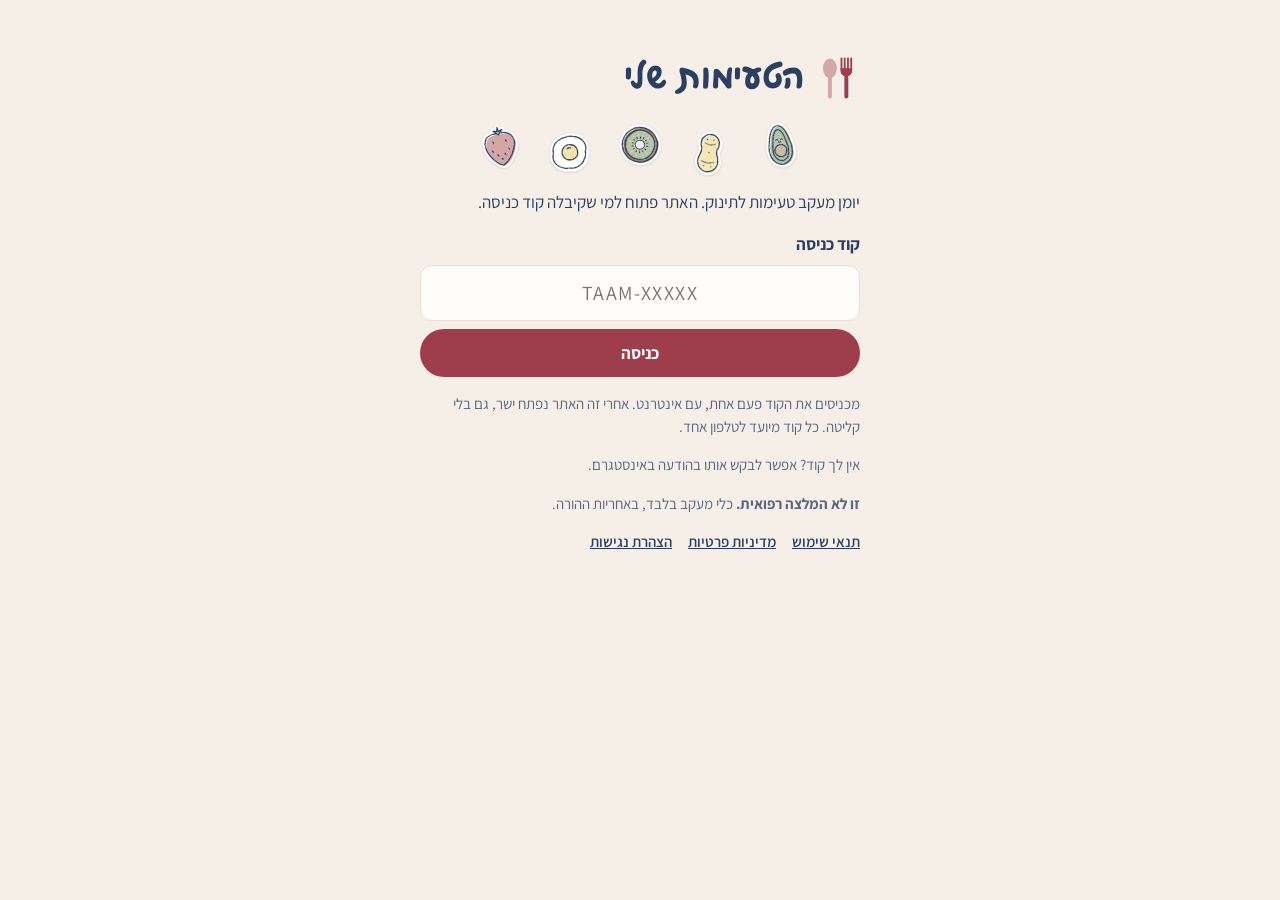
==== commit 478126cd: "New design from the brand kit Co-Authored-By: Claude Opus 5.5 <noreply@anthropic.com> Claude-Session" ====
--- a/index.html
+++ b/index.html
@@ -6,8 +6,8 @@
 <title>הטעימות שלי: יומן מעקב טעימות לתינוק</title>
 <meta name="description" content="יומן מעקב טעימות לתינוק בעברית: מה נתת, מתי, כמה וכמה פעמים. בחינם, בלי הרשמה, הכול נשמר רק בטלפון שלך. מעקב בלבד, לא המלצה רפואית.">
 <link rel="canonical" href="https://avitalshuster.github.io/hateimot-sheli/">
-<meta name="theme-color" content="#f2f5ef" media="(prefers-color-scheme: light)">
-<meta name="theme-color" content="#171b15" media="(prefers-color-scheme: dark)">
+<meta name="theme-color" content="#F6EFE8" media="(prefers-color-scheme: light)">
+<meta name="theme-color" content="#1B2333" media="(prefers-color-scheme: dark)">
 <link rel="manifest" href="manifest.webmanifest">
 <link rel="icon" href="icon.svg" type="image/svg+xml">
 <link rel="apple-touch-icon" href="apple-touch-icon.png">
@@ -23,12 +23,12 @@
 <meta name="twitter:card" content="summary_large_image">
 <style>:root{padding-top:env(safe-area-inset-top,0px);padding-bottom:env(safe-area-inset-bottom,0px)} body{margin:0} img{max-width:100%}</style>
 <script>
+try { var t = localStorage.getItem("hateimot-sheli:theme"); if (t === "light" || t === "dark") document.documentElement.setAttribute("data-theme", t); } catch (e) {}
 if ("serviceWorker" in navigator) {
   window.addEventListener("load", function () { navigator.serviceWorker.register("sw.js").catch(function () {}); });
 }
 </script>
 <link rel="preload" href="fonts/assistant-hebrew-27533b.woff2" as="font" type="font/woff2" crossorigin>
-<link rel="preload" href="fonts/fredoka-hebrew-b09037.woff2" as="font" type="font/woff2" crossorigin>
 <style>
 /* hebrew */
 @font-face {
@@ -86,57 +86,74 @@
 }
 /* hebrew */
 @font-face {
-  font-family: 'Fredoka';
+  font-family: 'Playpen Sans Hebrew';
   font-style: normal;
-  font-weight: 600;
-  font-stretch: 100%;
+  font-weight: 500;
   font-display: swap;
-  src: url(fonts/fredoka-hebrew-b09037.woff2) format('woff2');
+  src: url(fonts/playpen-hebrew-15b02e.woff2) format('woff2');
   unicode-range: U+0307-0308, U+0590-05FF, U+200C-2010, U+20AA, U+25CC, U+FB1D-FB4F;
 }
 /* latin */
 @font-face {
-  font-family: 'Fredoka';
+  font-family: 'Playpen Sans Hebrew';
   font-style: normal;
-  font-weight: 600;
-  font-stretch: 100%;
+  font-weight: 500;
   font-display: swap;
-  src: url(fonts/fredoka-latin-11adc6.woff2) format('woff2');
+  src: url(fonts/playpen-latin-7e9f23.woff2) format('woff2');
+  unicode-range: U+0000-00FF, U+0131, U+0152-0153, U+02BB-02BC, U+02C6, U+02DA, U+02DC, U+0304, U+0308, U+0329, U+2000-206F, U+20AC, U+2122, U+2191, U+2193, U+2212, U+2215, U+FEFF, U+FFFD;
+}
+/* hebrew */
+@font-face {
+  font-family: 'Playpen Sans Hebrew';
+  font-style: normal;
+  font-weight: 700;
+  font-display: swap;
+  src: url(fonts/playpen-hebrew-15b02e.woff2) format('woff2');
+  unicode-range: U+0307-0308, U+0590-05FF, U+200C-2010, U+20AA, U+25CC, U+FB1D-FB4F;
+}
+/* latin */
+@font-face {
+  font-family: 'Playpen Sans Hebrew';
+  font-style: normal;
+  font-weight: 700;
+  font-display: swap;
+  src: url(fonts/playpen-latin-7e9f23.woff2) format('woff2');
   unicode-range: U+0000-00FF, U+0131, U+0152-0153, U+02BB-02BC, U+02C6, U+02DA, U+02DC, U+0304, U+0308, U+0329, U+2000-206F, U+20AC, U+2122, U+2191, U+2193, U+2212, U+2215, U+FEFF, U+FFFD;
 }
 </style>
 <style>
 /* Layout: one narrow column, like a page in a notebook on the fridge. Each food is a line with spoon-dots that fill up. */
 :root {
-  --ground: #f2f5ef;      /* sage mist */
-  --surface: #ffffff;
-  --ink: #23291f;
-  --muted: #5e6858;
-  --line: #dde5d6;
-  --grid: #b9c5af;        /* table lines that must show */
-  --spoon: #8fae7e;       /* pea green: a dot that got filled */
-  --spoon-empty: #dbe5d3;
-  --accent: #b9503a;      /* peach-coral: the one action */
+  --ground: #F6EFE8;      /* cream */
+  --surface: #FFFCF9;
+  --ink: #2B3F62;         /* ink blue: text and lines */
+  --muted: #5B6780;
+  --line: #EADFD6;
+  --grid: #D9C9BC;
+  --spoon: #D4A6A6;       /* antique pink: a dot that got filled */
+  --spoon-empty: #F2DEDA; /* light pink */
+  --accent: #9E3D4B;      /* raspberry: the one action */
   --accent-ink: #ffffff;
-  --flag: #94561c;        /* a reaction was noted */
-  --flag-bg: #f6e8dc;
+  --flag: #6B4F10;        /* a reaction was noted */
+  --flag-bg: #F3E3A8;     /* butter */
+  --blue: #B9C9DB;        /* dusty blue */
   --focus: #2457a8;
-  --font-display: "Fredoka", "Assistant", system-ui, sans-serif;
+  --font-display: "Playpen Sans Hebrew", "Assistant", system-ui, sans-serif;
   --font-text: "Assistant", system-ui, -apple-system, "Segoe UI", sans-serif;
   --s1: 4px; --s2: 8px; --s3: 12px; --s4: 16px; --s5: 24px; --s6: 32px; --s7: 48px;
   --r1: 6px; --r2: 12px; --r3: 20px;
 }
 @media (prefers-color-scheme: dark) {
   :root:not([data-theme="light"]) {
-    --ground: #171b15; --surface: #20261d; --ink: #eaf0e5; --muted: #a7b29f; --line: #343d2f; --grid: #56634d;
-    --spoon: #a3c290; --spoon-empty: #3a4534; --accent: #f09a7a; --accent-ink: #2a1610;
-    --flag: #e8a96a; --flag-bg: #3a2e22; --focus: #8fb4ff; color-scheme: dark;
+    --ground: #1B2333; --surface: #243049; --ink: #F6EFE8; --muted: #B9C2D3; --line: #34415C; --grid: #4A5873;
+    --spoon: #D4A6A6; --spoon-empty: #3A4660; --accent: #E8A0A9; --accent-ink: #2B1A1F;
+    --flag: #F3E3A8; --flag-bg: #4A4126; --blue: #3A4E6E; --focus: #8fb4ff; color-scheme: dark;
   }
 }
 :root[data-theme="dark"] {
-  --ground: #171b15; --surface: #20261d; --ink: #eaf0e5; --muted: #a7b29f; --line: #343d2f; --grid: #56634d;
-  --spoon: #a3c290; --spoon-empty: #3a4534; --accent: #f09a7a; --accent-ink: #2a1610;
-  --flag: #e8a96a; --flag-bg: #3a2e22; --focus: #8fb4ff; color-scheme: dark;
+  --ground: #1B2333; --surface: #243049; --ink: #F6EFE8; --muted: #B9C2D3; --line: #34415C; --grid: #4A5873;
+    --spoon: #D4A6A6; --spoon-empty: #3A4660; --accent: #E8A0A9; --accent-ink: #2B1A1F;
+    --flag: #F3E3A8; --flag-bg: #4A4126; --blue: #3A4E6E; --focus: #8fb4ff; color-scheme: dark;
 }
 * { box-sizing: border-box; }
 [hidden] { display: none !important; }
@@ -231,6 +248,28 @@
 .box .err { color: var(--flag); font-weight: 700; font-size: 15px; margin: 0; }
 .box h3 { font-size: 18px; }
 
+/* brand kit: hand-drawn stickers */
+.logo-sticker { width: 64px; height: 64px; transform: rotate(-8deg); flex: none; }
+.top { position: relative; }
+.decor { display: flex; justify-content: flex-end; gap: 4px; margin-bottom: calc(-1 * var(--s3)); pointer-events: none; }
+.decor img { width: 46px; height: auto; }
+.decor img:nth-child(1) { transform: rotate(-12deg); }
+.decor img:nth-child(2) { transform: rotate(10deg) translateY(10px); }
+.decor img:nth-child(3) { transform: rotate(-4deg); }
+.disclaimer { position: relative; border-inline-start: 1px solid var(--line); border-radius: var(--r2); padding-top: var(--s5); }
+.disclaimer::before { content: ""; position: absolute; top: -16px; left: 50%; width: 160px; height: 36px; margin-left: -80px; background: url(img/washi-tape.webp) center/contain no-repeat; transform: rotate(-3deg); }
+#startHint { border-style: solid; background: var(--flag-bg); border-color: transparent; align-items: center; flex-wrap: nowrap; }
+#startHint::before { content: ""; flex: none; width: 52px; height: 52px; background: url(img/avocado.webp) center/contain no-repeat; }
+.gate { position: relative; }
+.gate-decor { display: flex; justify-content: center; gap: var(--s3); }
+.gate-decor img { width: 58px; height: auto; }
+.gate-decor img:nth-child(odd) { transform: rotate(-10deg); }
+.gate-decor img:nth-child(even) { transform: rotate(8deg) translateY(8px); }
+.tab[aria-pressed="true"] { background: var(--ink); color: var(--ground); }
+.group h2, .coll .lbl, .sheet-head h2, legend, .legal h2, .pv-head h2 { letter-spacing: 0; }
+.coll .lbl { font-size: 21px; }
+.list, .meals, .box, .tbl-wrap { border-radius: var(--r3); }
+
 /* example banner */
 .example {
   display: flex; flex-wrap: wrap; align-items: center; justify-content: space-between; gap: var(--s2) var(--s3);
@@ -375,7 +414,7 @@
   background: var(--surface); color: var(--ink);
 }
 @media (min-width: 700px) { dialog { margin: auto; border-radius: var(--r3); } }
-dialog::backdrop { background: rgba(23, 27, 21, 0.45); }
+dialog::backdrop { background: rgba(43, 63, 98, 0.42); }
 dialog[open] { animation: up 220ms cubic-bezier(0.16, 1, 0.3, 1); }
 @keyframes up { from { transform: translateY(24px); opacity: 0.6; } to { transform: none; opacity: 1; } }
 .sheet { display: grid; gap: var(--s4); padding: var(--s5) max(var(--s5), env(safe-area-inset-left, 0px)) calc(var(--s5) + env(safe-area-inset-bottom, 0px)); }
@@ -416,6 +455,7 @@
       </svg>
     <h1>הטעימות שלי</h1>
   </div>
+  <div class="gate-decor" aria-hidden="true"><img src="img/avocado.webp" alt="" width="160" height="161"><img src="img/peanut.webp" alt="" width="160" height="161"><img src="img/kiwi.webp" alt="" width="160" height="161"><img src="img/egg.webp" alt="" width="160" height="161"><img src="img/strawberry.webp" alt="" width="160" height="161"></div>
   <p>יומן מעקב טעימות לתינוק. האתר פתוח למי שקיבלה קוד כניסה.</p>
   <form id="gateForm" novalidate>
     <label for="gateCode">קוד כניסה</label>
@@ -433,6 +473,7 @@
 <body>
 <div class="wrap" dir="rtl" lang="he" hidden>
   <header class="top">
+    <div class="decor" aria-hidden="true"><img src="img/peanut.webp" alt="" width="160" height="161"><img src="img/egg.webp" alt="" width="160" height="161"><img src="img/carrot.webp" alt="" width="160" height="161"></div>
     <div class="brand">
       <svg width="44" height="44" viewBox="110 70 300 380" aria-hidden="true">
         <g fill="var(--spoon)"><ellipse cx="190" cy="176" rx="60" ry="84"/><rect x="173" y="236" width="34" height="200" rx="17"/></g>
@@ -468,9 +509,8 @@
     </div>
   </section>
 
-  <div class="example" id="exampleBar" hidden>
-    <span>הרשימה מלאה בנתוני דוגמה כדי שתראי איך זה נראה.</span>
-    <button class="linkbtn" id="clearExample" type="button">מחיקת הדוגמה והתחלה מאפס</button>
+  <div class="example" id="startHint" hidden>
+    <span><b>מתחילות?</b> ליד כל מאכל יש ״+ נתתי היום״. לוחצים, ממלאים מה שרוצים ושומרים. אפשר גם לרשום ארוחה שלמה בבת אחת.</span>
   </div>
 
   <section class="summary" aria-label="סיכום">
@@ -540,6 +580,15 @@
         <button class="primary" type="button" id="installBtn" hidden>התקנה בלחיצה</button>
       </div>
     </section>
+    <section class="tools" aria-labelledby="hTheme">
+      <h2 id="hTheme">תצוגה</h2>
+      <div class="chips" role="group" aria-labelledby="hTheme" id="themeChips">
+        <button class="chip" type="button" data-theme-choice="auto">אוטומטית (לפי הטלפון)</button>
+        <button class="chip" type="button" data-theme-choice="light">בהירה</button>
+        <button class="chip" type="button" data-theme-choice="dark">כהה</button>
+      </div>
+    </section>
+
     <section class="tools" aria-labelledby="hLogout">
       <h2 id="hLogout">יציאה</h2>
       <div class="row"><button class="ghost" type="button" id="logoutBtn" aria-expanded="false" aria-controls="logoutBox">התנתקות</button></div>
@@ -848,24 +897,6 @@
   function newKid(name) {
     return { id: "k" + Date.now().toString(36) + Math.random().toString(36).slice(2, 6), child: name || "", entries: {}, own: [], meals: [] };
   }
-  function sample() {
-    var e = {};
-    function add(name, n, amount, react, note, like) { (e[name] = e[name] || []).push({ date: daysAgo(n), amount: amount || "", react: react || "none", like: like || "", note: note || "" }); }
-    add("בטטה", 20, "כפית", "none", "", "yes"); add("בטטה", 14, "כף"); add("בטטה", 11, "כמה ביסים", "none", "", "yes");
-    add("אבוקדו", 18, "½ כפית", "none", "", "meh"); add("אבוקדו", 10, "כפית"); add("אבוקדו", 3, "כף", "none", "", "yes");
-    add("שומשום (טחינה)", 12, "¼ כפית", "none", "מדולל במים, מעורבב בבטטה"); add("שומשום (טחינה)", 5, "½ כפית");
-    add("בוטנים", 16, "טעימה קטנה", "none", "במבה מומסת", "yes"); add("בוטנים", 9, "½ כפית"); add("בוטנים", 2, "כפית");
-    add("ביצה", 4, "¼ כפית", "mild", "קצת אודם סביב הפה, עבר אחרי חצי שעה");
-    add("גזר", 15, "כפית", "none", "", "no"); add("בננה", 8, "כמה ביסים", "none", "", "yes"); add("שיבולת שועל", 7, "כף"); add("קישוא", 11, "כפית");
-    var k = newKid(""); k.entries = e;
-    function meal(n, foods, note, name) {
-      var id = "m" + n; k.meals.push({ id: id, date: daysAgo(n), foods: foods, note: note || "", name: name || "" });
-      foods.forEach(function (f) { (e[f] = e[f] || []).push({ date: daysAgo(n), amount: "", react: "none", like: "", note: note || "", meal: id }); });
-    }
-    meal(6, ["בטטה", "שיבולת שועל", "בננה"], "", "ארוחת בוקר");
-    meal(1, ["בטטה", "קישוא", "עוף"], "הכול מעורבב", "ארוחת צהריים");
-    return { app: "bis-rishon", v: 2, kids: [k], active: k.id, example: true, sort: "list", backupAt: "", open: {} };
-  }
   /* checks and cleans anything loaded from storage or from a backup file */
   function normalize(d) {
     if (!d || typeof d !== "object" || !Array.isArray(d.kids) || !d.kids.length) return null;
@@ -894,10 +925,45 @@
       open: (function () { var o = {}; if (d.open && typeof d.open === "object") Object.keys(d.open).forEach(function (k) { if (typeof d.open[k] === "boolean") o[k.slice(0, 20)] = d.open[k]; }); return o; })(),
       backupAt: typeof d.backupAt === "string" && /^\d{4}-\d{2}-\d{2}$/.test(d.backupAt) ? d.backupAt : "" };
   }
+  /* Earlier versions opened with sample data. Phones that still have it get it removed once:
+     only entries that match the sample exactly, and the two sample meals. Anything the mom added stays. */
+  var SAMPLE = [
+    ["בטטה", "כפית", "none", "yes", ""], ["בטטה", "כף", "none", "", ""], ["בטטה", "כמה ביסים", "none", "yes", ""], ["בטטה", "כף", "none", "yes", "אכל/ה הכול"],
+    ["אבוקדו", "½ כפית", "none", "meh", ""], ["אבוקדו", "כפית", "none", "", ""], ["אבוקדו", "כף", "none", "yes", ""],
+    ["שומשום (טחינה)", "¼ כפית", "none", "", "מדולל במים, מעורבב בבטטה"], ["שומשום (טחינה)", "½ כפית", "none", "", ""],
+    ["בוטנים", "טעימה קטנה", "none", "yes", "במבה מומסת"], ["בוטנים", "½ כפית", "none", "", ""], ["בוטנים", "כפית", "none", "", ""],
+    ["ביצה", "¼ כפית", "mild", "", "קצת אודם סביב הפה, עבר אחרי חצי שעה"],
+    ["גזר", "כפית", "none", "no", ""], ["בננה", "כמה ביסים", "none", "yes", ""], ["שיבולת שועל", "כף", "none", "", ""], ["קישוא", "כפית", "none", "", ""]
+  ];
+  function removeSample(d) {
+    var sampleMeals = ["m6", "m1"];
+    d.kids.forEach(function (k) {
+      k.meals = k.meals.filter(function (m) { return sampleMeals.indexOf(m.id) === -1; });
+      Object.keys(k.entries).forEach(function (n) { k.entries[n] = k.entries[n].filter(function (e) { return sampleMeals.indexOf(e.meal) === -1; }); });
+      SAMPLE.forEach(function (sg) {
+        var arr = k.entries[sg[0]]; if (!arr) return;
+        for (var i = 0; i < arr.length; i++) {
+          var e = arr[i];
+          if (!e.meal && e.amount === sg[1] && e.react === sg[2] && e.like === sg[3] && e.note === sg[4]) { arr.splice(i, 1); break; }
+        }
+      });
+      Object.keys(k.entries).forEach(function (n) { if (!k.entries[n].length) delete k.entries[n]; });
+    });
+    d.example = false;
+    return d;
+  }
+  function emptyDb() {
+    var k = newKid("");
+    return { app: "bis-rishon", v: 2, kids: [k], active: k.id, example: false, sort: "list", backupAt: "", open: {} };
+  }
   function load() {
     try {
       var raw = localStorage.getItem(KEY);
-      if (raw) { var d = normalize(JSON.parse(raw)); if (d) return d; }
+      if (raw) {
+        var d = normalize(JSON.parse(raw));
+        if (d && d.example) { d = removeSample(d); try { localStorage.setItem(KEY, JSON.stringify(d)); } catch (err) {} }
+        if (d) return d;
+      }
       var old = localStorage.getItem(KEY_OLD);
       if (old) {
         var o = JSON.parse(old);
@@ -905,7 +971,7 @@
         if (m) return m;
       }
     } catch (err) {}
-    return sample();
+    return emptyDb();
   }
   function persist() { try { localStorage.setItem(KEY, JSON.stringify(db)); } catch (err) {} }
   var db = load();
@@ -1054,7 +1120,7 @@
       p.setAttribute("aria-label", a + (on ? ": נטעם" : ": עוד לא"));
       s.appendChild(p);
     });
-    el("exampleBar").hidden = !db.example;
+    el("startHint").hidden = db.kids.some(function (k) { return Object.keys(k.entries).some(function (n) { return k.entries[n].length; }); });
   }
 
   function spoons(n) {
@@ -1451,9 +1517,6 @@
 
   el("q").addEventListener("input", function () { query = el("q").value.trim(); renderList(); });
 
-  el("clearExample").addEventListener("click", function () {
-    state.entries = {}; state.own = []; state.meals = []; db.example = false; persist(); renderAll(); toast("הרשימה ריקה. אפשר להתחיל");
-  });
 
   /* summary text */
   function summaryText() {
@@ -1465,7 +1528,7 @@
       foods.forEach(function (n) {
         var l = entriesOf(n);
         var react = l.filter(function (e) { return e.react !== "none"; });
-        var s = "• " + n + ": " + l.length + " פעמים, ראשונה " + fmtDate(l[0].date) + ", אחרונה " + fmtDate(l[l.length - 1].date);
+        var s = "• " + n + ": " + (l.length === 1 ? "פעם אחת" : l.length + " פעמים") + ", ראשונה " + fmtDate(l[0].date) + ", אחרונה " + fmtDate(l[l.length - 1].date);
         if (react.length) s += " (נרשמה תגובה: " + react.map(function (e) { return fmtDate(e.date) + (e.note ? " - " + e.note : ""); }).join("; ") + ")";
         var lastLike = l.filter(function (e) { return e.like; }).pop();
         if (lastLike) s += ". " + likeLabel(lastLike.like);
@@ -1708,6 +1771,28 @@
       });
     });
   });
+  /* display: follow the phone, or always light / always dark (remembered on this phone) */
+  var THEME_KEY = "hateimot-sheli:theme";
+  function applyTheme(t) {
+    if (t === "light" || t === "dark") document.documentElement.setAttribute("data-theme", t);
+    else document.documentElement.removeAttribute("data-theme");
+    Array.prototype.forEach.call(document.querySelectorAll("[data-theme-choice]"), function (b) {
+      b.setAttribute("aria-pressed", String(b.getAttribute("data-theme-choice") === (t || "auto")));
+    });
+  }
+  var savedTheme = ""; try { savedTheme = localStorage.getItem(THEME_KEY) || ""; } catch (err) {}
+  if (savedTheme) applyTheme(savedTheme); else Array.prototype.forEach.call(document.querySelectorAll("[data-theme-choice]"), function (b) {
+    b.setAttribute("aria-pressed", String(b.getAttribute("data-theme-choice") === "auto"));
+  });
+  Array.prototype.forEach.call(document.querySelectorAll("[data-theme-choice]"), function (b) {
+    b.addEventListener("click", function () {
+      var t = b.getAttribute("data-theme-choice");
+      try { if (t === "auto") localStorage.removeItem(THEME_KEY); else localStorage.setItem(THEME_KEY, t); } catch (err) {}
+      applyTheme(t);
+      toast(t === "dark" ? "תצוגה כהה" : t === "light" ? "תצוגה בהירה" : "התצוגה לפי הטלפון");
+    });
+  });
+
   /* log out: for now (code and records stay) or for good (code freed, records on this phone deleted) */
   function loMode() { return el("loForever").checked ? "forever" : "temp"; }
   function renderLogout() {
@@ -1749,7 +1834,7 @@
         el("loErr").hidden = false; return;
       }
       try { [KEY, KEY_OLD, ACCESS_KEY, DEVICE_KEY, "hateimot-sheli:claimed"].forEach(function (k) { localStorage.removeItem(k); }); } catch (err) {}
-      db = sample(); state = kidById(db.active); query = ""; el("q").value = ""; renderAll();
+      db = emptyDb(); state = kidById(db.active); query = ""; el("q").value = ""; renderAll();
       lockOut("יצאת לתמיד. הקוד שוחרר והרישומים נמחקו מהטלפון.");
     });
   });
